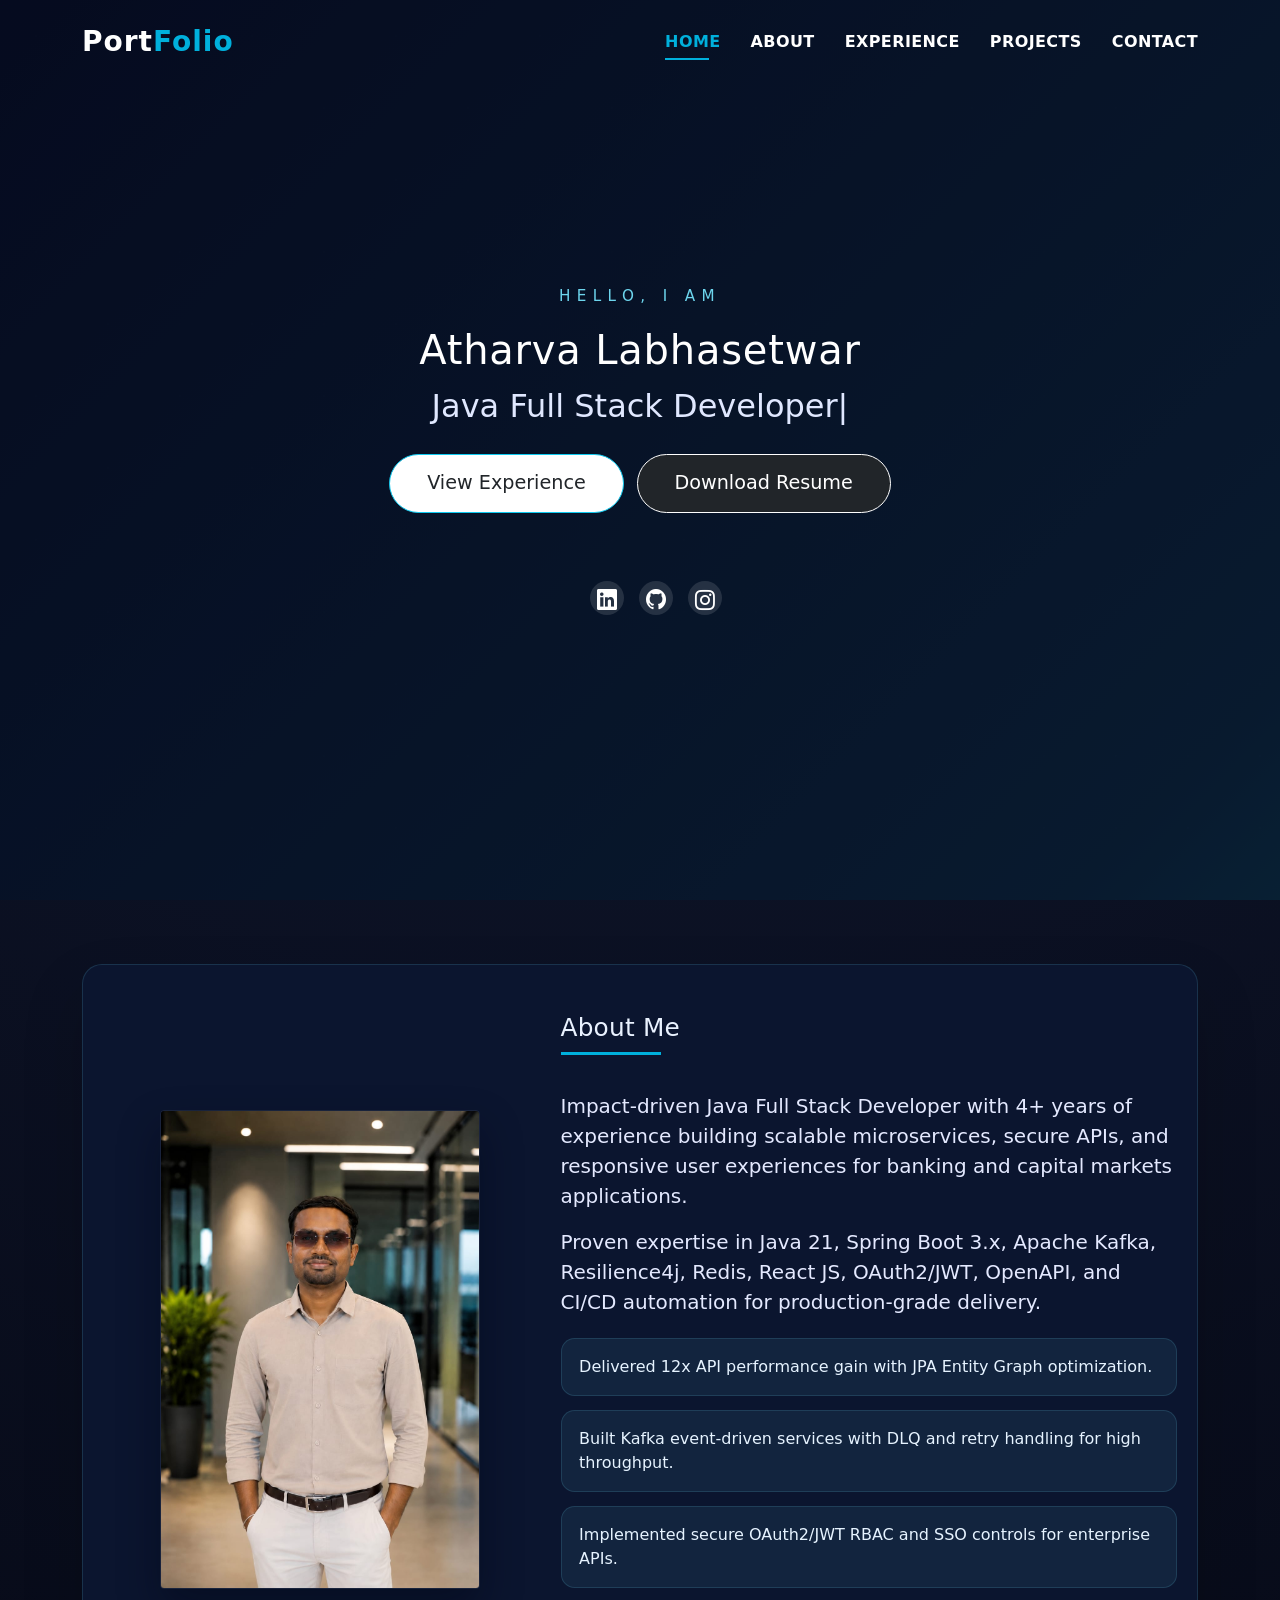
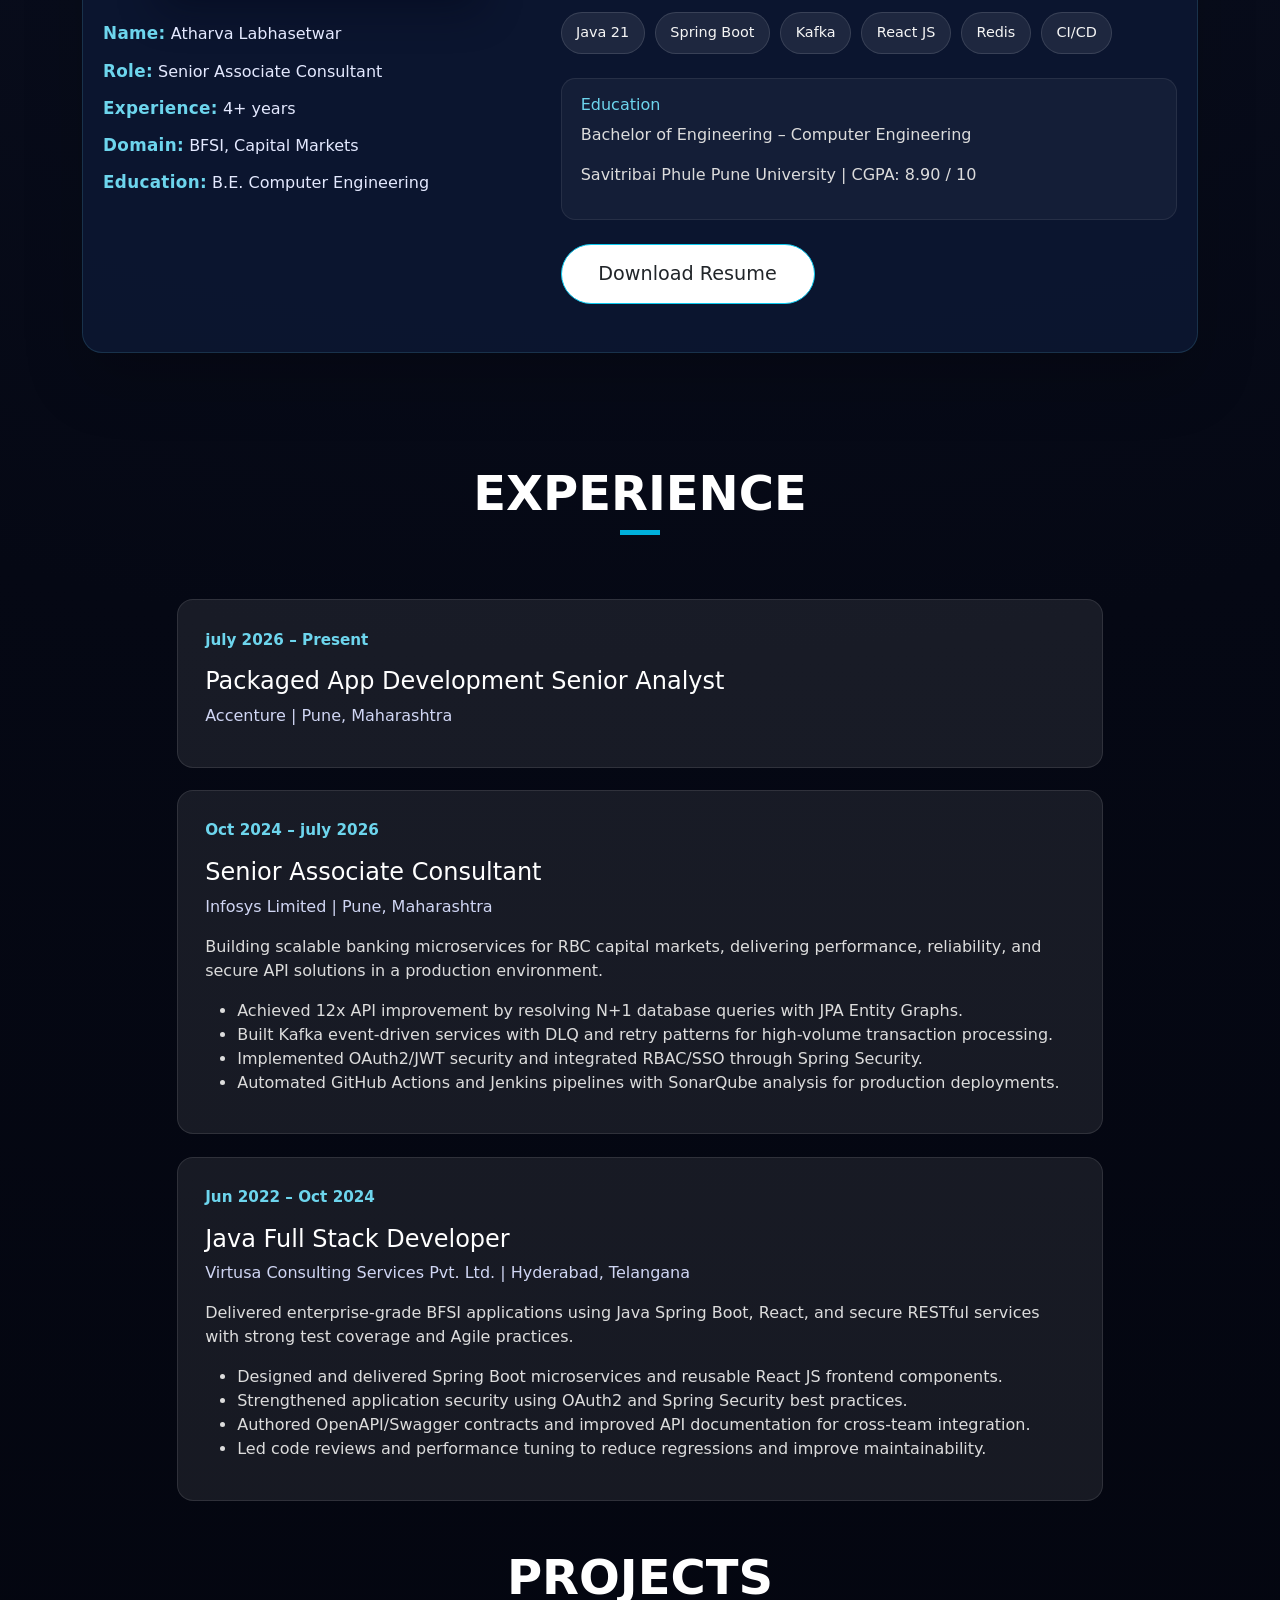
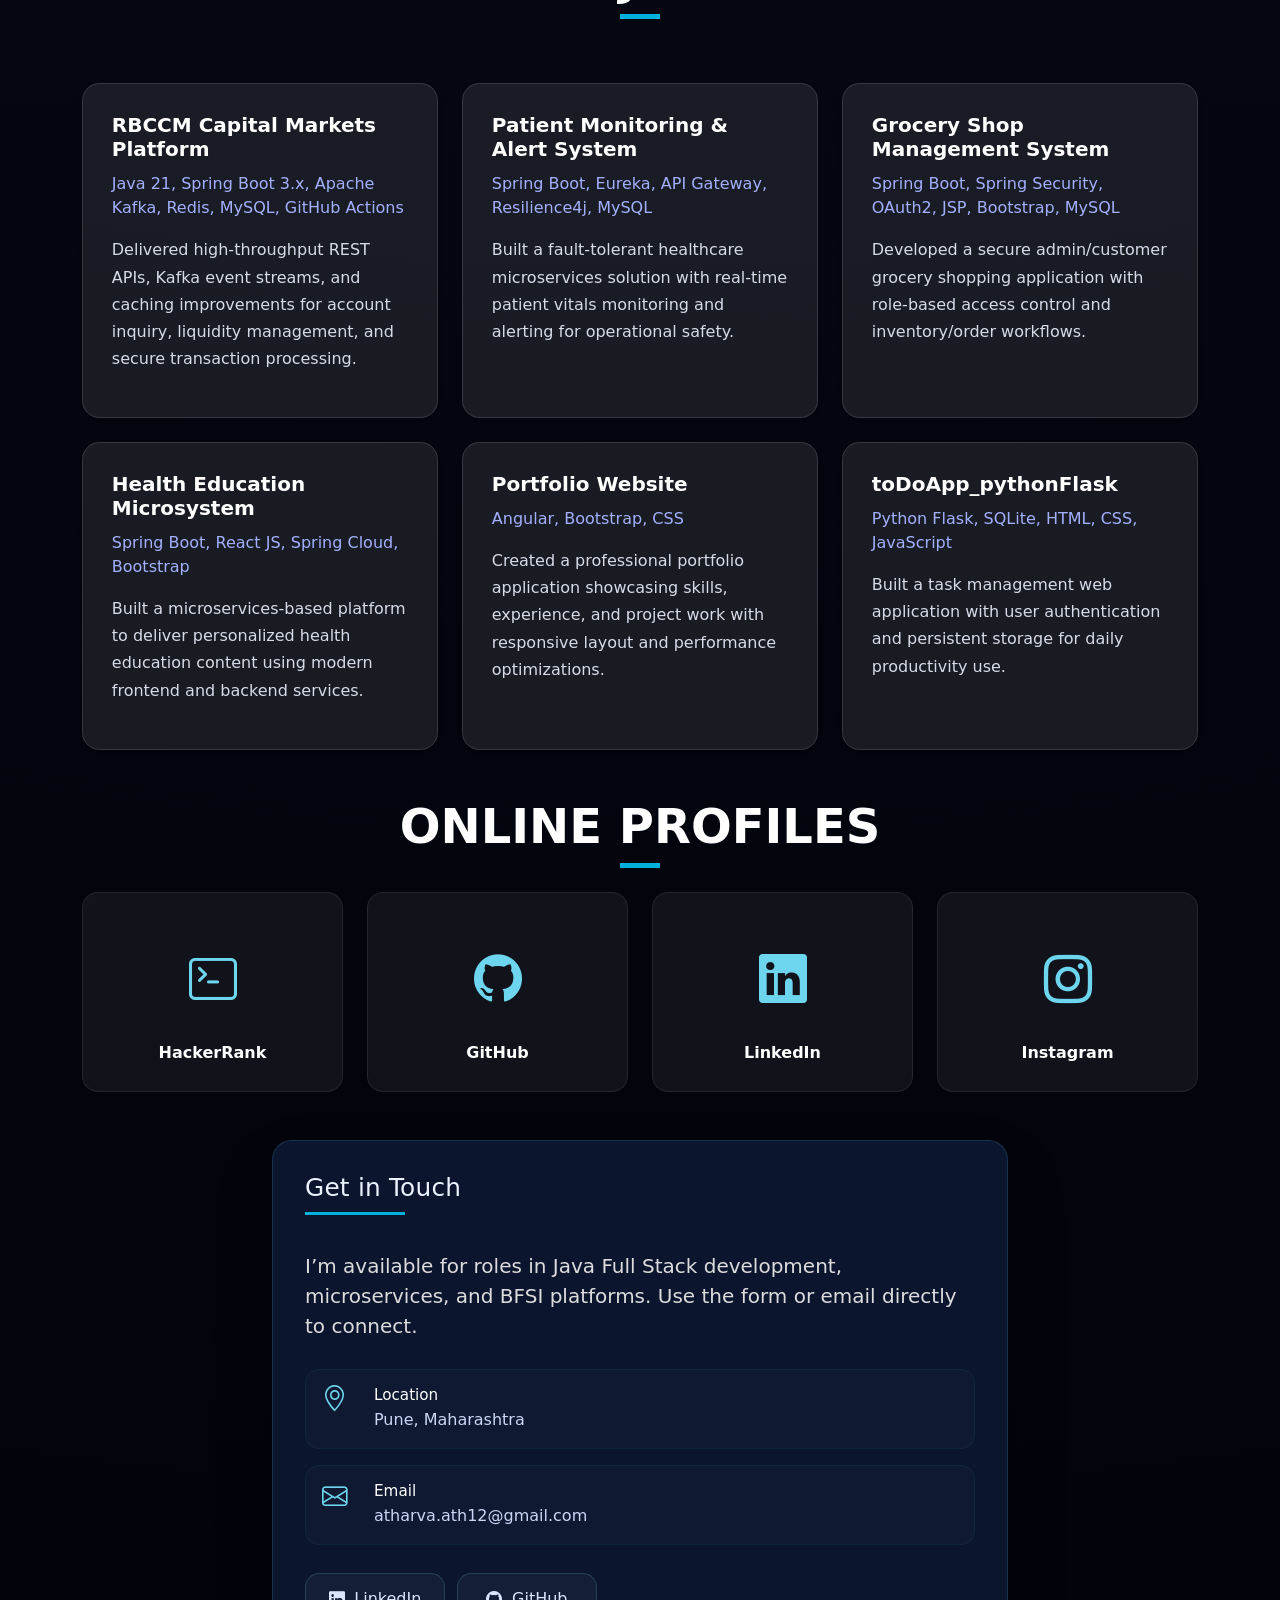
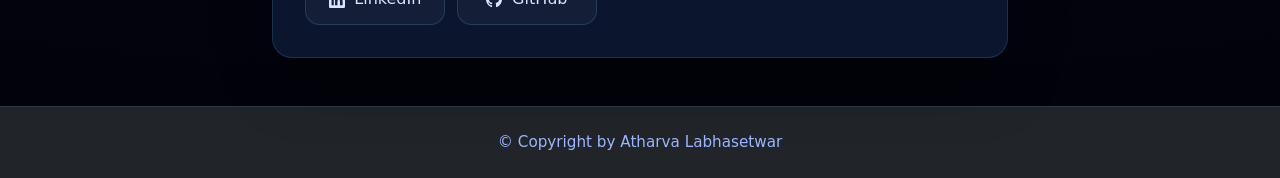
==== index.html @ d30c2995 "updated exp" ====
<!DOCTYPE html>
<html lang="en">

<head>
    <meta charset="utf-8">
    <meta content="width=device-width, initial-scale=1.0" name="viewport">

    <title>Atharva Labhasetwar | Java Full Stack Developer</title>
    <meta
        content="Senior Java Full Stack Developer with experience in BFSI microservices, Kafka, Spring Boot, React, and secure API design."
        name="description">
    <meta content="Java Full Stack Developer, Spring Boot, React, Microservices, BFSI, Apache Kafka, Resume, Portfolio"
        name="keywords">

    <!-- Favicons -->
    <link href="assets/img/atharva1.jpg" rel="icon">

    <!-- Vendor CSS Files -->
    <link href="assets/vendor/bootstrap/css/bootstrap.min.css" rel="stylesheet">
    <link href="assets/vendor/bootstrap-icons/bootstrap-icons.css" rel="stylesheet">

    <!-- Template Main CSS File -->
    <link href="assets/css/style.css" rel="stylesheet">


</head>

<body>

    <!-- ======= Header ======= -->
    <header id="header" class="fixed-top">
        <div class="container d-flex align-items-center justify-content-between">

            <h1 class="logo"><a href="index.html">Port<span>Folio</span></a></h1>

            <nav id="navbar" class="navbar">
                <ul>
                    <li><a class="nav-link scrollto active" href="#hero">Home</a></li>
                    <li><a class="nav-link scrollto" href="#about">About</a></li>
                    <li><a class="nav-link scrollto" href="#experience">Experience</a></li>
                    <li><a class="nav-link scrollto" href="#Projects">Projects</a></li>
                    <li><a class="nav-link scrollto" href="#contact">Contact</a></li>
                </ul>
                <i class="bi bi-list mobile-nav-toggle"></i>
            </nav>
            <!-- .navbar -->

        </div>
    </header>
    <!-- End Header -->

    <!-- ======= Hero Section ======= -->
    <section id="hero" class="hero route hero-visual">
        <div class="overlay-itro"></div>
        <div class="hero-content display-table">
            <div class="table-cell">
                <div class="container text-center">
                    <p class="hero-pretitle">Hello, I am</p>
                    <h1 class="hero-title">Atharva Labhasetwar</h1>
                    <p class="hero-subtitle"><span class="typed"
                            data-typed-items="Java Full Stack Developer, Microservices Engineer, BFSI Specialist, React JS Developer"></span>
                    </p>
                    <div class="hero-buttons mt-4">
                        <a href="#experience"
                            class="button button-rouded button-big bg-white text-dark border border-info me-2">View
                            Experience</a>
                        <a href="assets/img/Atharva_Labhasetwar_Resume.pdf" target="_blank"
                            class="button button-rouded button-big bg-dark text-white border border-white">Download
                            Resume</a>
                    </div>
                    <div class="social-icon mt-5">
                        <ul>
                            <li><a href="https://www.linkedin.com/in/atharva-labhasetwar/" target="_blank"
                                    title="LinkedIn"><i class="bi bi-linkedin"></i></a></li>
                            <li><a href="https://github.com/atharval1" target="_blank" title="GitHub"><i
                                        class="bi bi-github"></i></a></li>
                            <li><a href="https://www.instagram.com/its_atharva_labhasetwar" target="_blank"
                                    title="Instagram"><i class="bi bi-instagram"></i></a></li>
                        </ul>
                    </div>
                </div>
            </div>
        </div>
    </section>
    <!-- End Hero Section -->


    <main id="main">

        <!-- ======= About Section ======= -->
        <section id="about" class="about-mf sect-pt4 route">
            <div class="container">
                <div class="row">
                    <div class="col-sm-12">
                        <div class="box-shadow-full1">
                            <div class="row align-items-center">
                                <div class="col-lg-5 mb-4 mb-lg-0">
                                    <div class="about-img text-center">
                                        <img src="assets/img/ath_formal.jpeg" loading="lazy" decoding="async"
                                            class="img-fluid rounded b-shadow-a profile-photo"
                                            alt="Atharva Labhasetwar">
                                    </div>
                                    <div class="about-info mt-4">
                                        <p><span class="title-s">Name:</span> <span>Atharva Labhasetwar</span></p>
                                        <p><span class="title-s">Role:</span> <span>Senior Associate Consultant</span>
                                        </p>
                                        <p><span class="title-s">Experience:</span> <span> 4+ years</span></p>
                                        <p><span class="title-s">Domain:</span> <span>BFSI, Capital Markets</span></p>
                                        <p><span class="title-s">Education:</span> <span>B.E. Computer
                                                Engineering</span></p>
                                    </div>
                                </div>
                                <div class="col-lg-7">
                                    <div class="about-me pt-4 pt-md-0">
                                        <div class="title-box-2">
                                            <h5 class="title-left">About Me</h5>
                                        </div>
                                        <p class="lead">
                                            Impact-driven Java Full Stack Developer with 4+ years of experience
                                            building scalable microservices, secure APIs, and responsive user
                                            experiences for banking and capital markets applications.
                                        </p>
                                        <p class="lead">
                                            Proven expertise in Java 21, Spring Boot 3.x, Apache Kafka, Resilience4j,
                                            Redis, React JS, OAuth2/JWT, OpenAPI, and CI/CD automation for
                                            production-grade
                                            delivery.
                                        </p>
                                        <div class="about-highlights">
                                            <div class="highlight-item">Delivered 12x API performance gain with JPA
                                                Entity Graph optimization.</div>
                                            <div class="highlight-item">Built Kafka event-driven services with DLQ and
                                                retry handling for high throughput.</div>
                                            <div class="highlight-item">Implemented secure OAuth2/JWT RBAC and SSO
                                                controls for enterprise APIs.</div>
                                        </div>
                                        <div class="skill-list">
                                            <span class="skill-chip">Java 21</span>
                                            <span class="skill-chip">Spring Boot</span>
                                            <span class="skill-chip">Kafka</span>
                                            <span class="skill-chip">React JS</span>
                                            <span class="skill-chip">Redis</span>
                                            <span class="skill-chip">CI/CD</span>
                                        </div>
                                        <div class="education-box mt-4">
                                            <h6>Education</h6>
                                            <p>Bachelor of Engineering – Computer Engineering</p>
                                            <p>Savitribai Phule Pune University | CGPA: 8.90 / 10</p>
                                        </div>
                                        <a href="assets/img/Atharva_Labhasetwar_Resume.pdf" target="_blank"
                                            class="button button-rouded button-big bg-white text-dark border border-info mt-4">Download
                                            Resume</a>
                                    </div>
                                </div>
                            </div>
                        </div>
                    </div>
                </div>
            </div>
        </section>
        <!-- End About Section -->

        <!-- ======= Experience Section ======= -->
        <section id="experience" class="experience-mf sect-pt4 route">
            <div class="container">
                <div class="row">
                    <div class="col-sm-12">
                        <div class="title-box text-center">
                            <h3 class="title-a text-white">Experience</h3>
                            <div class="line-mf"></div>
                        </div>
                    </div>
                </div>
                <div class="row justify-content-center">
                    <div class="col-lg-10">
                        <div class="timeline">
                            <div class="timeline-item">
                                <span class="timeline-date">july 2026 – Present</span>
                                <h4>Packaged App Development Senior Analyst</h4>
                                <p class="timeline-role">Accenture | Pune, Maharashtra</p>
                            </div>
                            <div class="timeline-item">
                                <span class="timeline-date">Oct 2024 – july 2026</span>
                                <h4>Senior Associate Consultant</h4>
                                <p class="timeline-role">Infosys Limited | Pune, Maharashtra</p>
                                <p>Building scalable banking microservices for RBC capital markets, delivering
                                    performance, reliability, and secure API solutions in a production environment.</p>
                                <ul>
                                    <li>Achieved 12x API improvement by resolving N+1 database queries with JPA Entity
                                        Graphs.</li>
                                    <li>Built Kafka event-driven services with DLQ and retry patterns for high-volume
                                        transaction processing.</li>
                                    <li>Implemented OAuth2/JWT security and integrated RBAC/SSO through Spring Security.
                                    </li>
                                    <li>Automated GitHub Actions and Jenkins pipelines with SonarQube analysis for
                                        production deployments.</li>
                                </ul>
                            </div>
                            <div class="timeline-item">
                                <span class="timeline-date">Jun 2022 – Oct 2024</span>
                                <h4>Java Full Stack Developer</h4>
                                <p class="timeline-role">Virtusa Consulting Services Pvt. Ltd. | Hyderabad, Telangana
                                </p>
                                <p>Delivered enterprise-grade BFSI applications using Java Spring Boot, React, and
                                    secure RESTful services with strong test coverage and Agile practices.</p>
                                <ul>
                                    <li>Designed and delivered Spring Boot microservices and reusable React JS frontend
                                        components.</li>
                                    <li>Strengthened application security using OAuth2 and Spring Security best
                                        practices.</li>
                                    <li>Authored OpenAPI/Swagger contracts and improved API documentation for cross-team
                                        integration.</li>
                                    <li>Led code reviews and performance tuning to reduce regressions and improve
                                        maintainability.</li>
                                </ul>
                            </div>
                        </div>
                    </div>
                </div>
            </div>
        </section>
        <!-- End Experience Section -->

        <!-- ======= Projects Section ======= -->
        <section id="Projects" class="services-mf pt-5 route test">
            <div class="container">
                <div class="row">
                    <div class="col-sm-12">
                        <div class="title-box text-center">
                            <h3 class="title-a text-white">Projects</h3>
                            <div class="line-mf"></div>
                        </div>
                    </div>
                </div>
                <div class="row row-cols-1 row-cols-md-2 row-cols-xl-3 g-4">
                    <div class="col">
                        <div class="project-card shadow-sm">
                            <h2 class="project-title">RBCCM Capital Markets Platform</h2>
                            <p class="project-stack">Java 21, Spring Boot 3.x, Apache Kafka, Redis, MySQL, GitHub
                                Actions</p>
                            <p class="project-description">Delivered high-throughput REST APIs, Kafka event streams, and
                                caching improvements for account inquiry, liquidity management, and secure transaction
                                processing.</p>
                        </div>
                    </div>
                    <div class="col">
                        <div class="project-card shadow-sm">
                            <h2 class="project-title">Patient Monitoring & Alert System</h2>
                            <p class="project-stack">Spring Boot, Eureka, API Gateway, Resilience4j, MySQL</p>
                            <p class="project-description">Built a fault-tolerant healthcare microservices solution with
                                real-time patient vitals monitoring and alerting for operational safety.</p>
                        </div>
                    </div>
                    <div class="col">
                        <div class="project-card shadow-sm">
                            <h2 class="project-title">Grocery Shop Management System</h2>
                            <p class="project-stack">Spring Boot, Spring Security, OAuth2, JSP, Bootstrap, MySQL</p>
                            <p class="project-description">Developed a secure admin/customer grocery shopping
                                application with role-based access control and inventory/order workflows.</p>
                        </div>
                    </div>
                    <div class="col">
                        <div class="project-card shadow-sm">
                            <h2 class="project-title">Health Education Microsystem</h2>
                            <p class="project-stack">Spring Boot, React JS, Spring Cloud, Bootstrap</p>
                            <p class="project-description">Built a microservices-based platform to deliver personalized
                                health education content using modern frontend and backend services.</p>
                        </div>
                    </div>
                    <div class="col">
                        <div class="project-card shadow-sm">
                            <h2 class="project-title">Portfolio Website</h2>
                            <p class="project-stack">Angular, Bootstrap, CSS</p>
                            <p class="project-description">Created a professional portfolio application showcasing
                                skills, experience, and project work with responsive layout and performance
                                optimizations.</p>
                        </div>
                    </div>
                    <div class="col">
                        <div class="project-card shadow-sm">
                            <h2 class="project-title">toDoApp_pythonFlask</h2>
                            <p class="project-stack">Python Flask, SQLite, HTML, CSS, JavaScript</p>
                            <p class="project-description">Built a task management web application with user
                                authentication and persistent storage for daily productivity use.</p>
                        </div>
                    </div>
                </div>
            </div>
        </section>
        <!-- End Projects Section -->

        <!-- social section -->
        <section id="social" class="social-section py-5">
            <div class="container">
                <div class="title-box text-center mb-4">
                    <h3 class="title-a text-white">Online Profiles</h3>
                    <div class="line-mf"></div>
                </div>
                <div class="row g-4 justify-content-center">
                    <div class="col-6 col-sm-4 col-md-3">
                        <a class="social-card" href="https://www.hackerrank.com/Athrval" target="_blank"
                            rel="noopener noreferrer">
                            <i class="bi bi-terminal"></i>
                            <h4>HackerRank</h4>
                        </a>
                    </div>
                    <div class="col-6 col-sm-4 col-md-3">
                        <a class="social-card" href="https://github.com/atharval1" target="_blank"
                            rel="noopener noreferrer">
                            <i class="bi bi-github"></i>
                            <h4>GitHub</h4>
                        </a>
                    </div>
                    <div class="col-6 col-sm-4 col-md-3">
                        <a class="social-card" href="https://www.linkedin.com/in/atharva-labhasetwar/" target="_blank"
                            rel="noopener noreferrer">
                            <i class="bi bi-linkedin"></i>
                            <h4>LinkedIn</h4>
                        </a>
                    </div>
                    <div class="col-6 col-sm-4 col-md-3">
                        <a class="social-card" href="https://www.instagram.com/atharva_labhasetwar/" target="_blank"
                            rel="noopener noreferrer">
                            <i class="bi bi-instagram"></i>
                            <h4>Instagram</h4>
                        </a>
                    </div>
                </div>
            </div>
        </section>

        <!-- end social section -->

        <!-- ======= Contact Section ======= -->
        <section id="contact" class="contact-section sect-mt4 route">
            <div class="container">
                <div class="row justify-content-between align-items-center">
                    <div class="col-lg-8 mx-auto mb-4 mb-lg-0">
                        <div class="contact-card">
                            <div class="title-box-2">
                                <h2 class="title-left">Get in Touch</h2>
                            </div>
                            <p class="lead">I’m available for roles in Java Full Stack development, microservices, and
                                BFSI platforms. Use the form or email directly to connect.</p>
                            <div class="contact-info-grid">
                                <div class="contact-info-item">
                                    <span class="bi bi-geo-alt"></span>
                                    <div>
                                        <h6>Location</h6>
                                        <p>Pune, Maharashtra</p>
                                    </div>
                                </div>
                                <div class="contact-info-item">
                                    <span class="bi bi-envelope"></span>
                                    <div>
                                        <h6>Email</h6>
                                        <p>atharva.ath12@gmail.com</p>
                                    </div>
                                </div>
                            </div>
                            <div class="contact-follow">
                                <a href="https://www.linkedin.com/in/atharva-labhasetwar/" target="_blank"
                                    rel="noopener noreferrer" class="contact-link"><i class="bi bi-linkedin"></i>
                                    LinkedIn</a>
                                <a href="https://github.com/atharval1" target="_blank" rel="noopener noreferrer"
                                    class="contact-link"><i class="bi bi-github"></i> GitHub</a>
                            </div>


                        </div>
                    </div>
                </div>
            </div>
        </section>
        <!-- End Contact Section -->

    </main>
    <!-- End #main -->

    <!-- ======= Footer ======= -->
    <footer class="bg-dark text-white">
        <div class="container">
            <div class="row">
                <div class="col-sm-12">
                    <div class="copyright-box">
                        <p class="copyright">&copy; Copyright by Atharva Labhasetwar
                        </p>
                    </div>
                </div>
            </div>
        </div>
    </footer>
    <!-- End  Footer -->

    <div id="preloader"></div>
    <a href="#" class="back-to-top d-flex align-items-center justify-content-center"><i
            class="bi bi-arrow-up-short"></i></a>

    <!-- Vendor JS Files -->
    <script src="assets/vendor/bootstrap/js/bootstrap.bundle.min.js"></script>
    <script src="assets/vendor/typed.js/typed.min.js"></script>

    <!-- Template Main JS File -->
    <script src="assets/js/main.js"></script>

</body>

</html>
---- assets/css/style.css ----
/*--------------------------------------------------------------
# General
--------------------------------------------------------------*/
body {
    background: radial-gradient(circle at top, #11182f 0%, #050814 45%, #02030a 100%);
    color: #dcdcdc;
    font-family: 'Inter', system-ui, -apple-system, BlinkMacSystemFont, 'Segoe UI', sans-serif;
    caret-color: transparent;
    scroll-behavior: smooth;
}

h1,h2,h3,h4,h5,h6 {
    color: #ffffff;
}

a {
    color: #6dd5ed;
    text-decoration: none;
    transition: all 0.3s ease-in-out;
}

a:hover {
    color: #ffffff;
    text-decoration: none;
}

.p-r {
    position: relative;
}

.color-a {
    text-decoration: none;
    color: #0078ff;
}

.color-d {
    color: #f5f5f5;
}

.color-text-a {
    text-decoration: none;
    color: #4e4e4e;
}

.box-shadow,
.paralax-mf,
.service-box,
.work-box,
.card-blog {
    box-shadow: 0 13px 8px -10px rgba(0, 0, 0, 0.1);
}

.box-shadow-a,
.button:hover {
    text-decoration: none;
    box-shadow: 0 0 0 4px #cde1f8;
}

.display-5 {
    font-size: 2.5rem;
    font-weight: 300;
    line-height: 1.1;
}

.display-6 {
    font-size: 2rem;
    font-weight: 300;
    line-height: 1.1;
}

.avatar {
    width: 32px;
    height: 32px;
    margin-right: 4px;
    overflow: hidden;
}

.bg-image {
    background-repeat: no-repeat;
    background-attachment: fixed;
    background-size: cover;
    background-position: center center;
}

@media (max-width: 1024px) {
    .bg-image {
        background-attachment: scroll;
    }
}

.paralax-mf {
    position: relative;
    padding: 8rem 0;
}

.display-table {
    width: 100%;
    min-height: 100vh;
    display: table;
}

.table-cell {
    display: table-cell;
    vertical-align: middle;
}

.hero-pretitle {
    font-size: 0.95rem;
    letter-spacing: 0.4rem;
    text-transform: uppercase;
    color: #6dd5ed;
    margin-bottom: 1.15rem;
}

.hero-title {
    font-size: 3rem;
    font-weight: 700;
    letter-spacing: 0.02em;
}

.hero-subtitle {
    font-size: 1.5rem;
    font-weight: 400;
    color: #e0e8ff;
}

.hero-buttons .button {
    min-width: 170px;
}

.skill-list {
    display: flex;
    flex-wrap: wrap;
    gap: 0.65rem;
    margin-top: 1.5rem;
}

.skill-chip {
    display: inline-flex;
    align-items: center;
    justify-content: center;
    padding: 0.55rem 0.9rem;
    background: rgba(255,255,255,0.08);
    border: 1px solid rgba(255,255,255,0.12);
    border-radius: 999px;
    color: #f5f5f5;
    font-size: 0.9rem;
}

.timeline {
    display: grid;
    gap: 1.4rem;
}

.timeline-item {
    padding: 1.7rem 1.7rem 1.4rem;
    background: rgba(255, 255, 255, 0.08);
    border: 1px solid rgba(255, 255, 255, 0.1);
    border-radius: 1rem;
}

.timeline-date {
    display: inline-block;
    margin-bottom: 1rem;
    color: #6dd5ed;
    font-size: 0.95rem;
    font-weight: 600;
}

.timeline-role {
    color: #d0d6f4;
    margin-bottom: 1rem;
}

.project-card {
    background: rgba(255, 255, 255, 0.09);
    border: 1px solid rgba(255, 255, 255, 0.12);
    border-radius: 1.1rem;
    padding: 1.8rem;
    min-height: 100%;
    transition: transform 0.35s ease, box-shadow 0.35s ease;
}

.project-card:hover {
    transform: translateY(-8px);
    box-shadow: 0 25px 45px rgba(0, 0, 0, 0.15);
}

.project-title {
    font-size: 1.25rem;
    font-weight: 700;
    margin-bottom: 0.7rem;
    color: #ffffff;
}

.project-stack {
    color: #a3b0ff;
    margin-bottom: 1rem;
}

.project-description {
    color: #d6dbe8;
    line-height: 1.7;
}

.about-info p,
.title-box-2 h5,
.about-me .lead,
.contact-mf .more-info p,
.list-ico li,
.footer .copyright {
    color: #e4e9ff;
}

.about-info p {
    margin-bottom: 0.75rem;
}

.social-icon ul li a {
    background: rgba(255,255,255,0.12);
    border-radius: 50%;
    width: 44px;
    height: 44px;
    display: inline-flex;
    align-items: center;
    justify-content: center;
}

.social-icon ul li a:hover {
    background: #6dd5ed;
    color: #050814;
}

 .social-card {
    display: flex;
    flex-direction: column;
    align-items: center;
    justify-content: center;
    min-height: 200px;
    padding: 1.75rem;
    background: rgba(255, 255, 255, 0.06);
    border-radius: 1rem;
    border: 1px solid rgba(255, 255, 255, 0.08);
    box-shadow: none;
    transition: transform 0.25s ease, background 0.25s ease, border-color 0.25s ease;
    text-align: center;
    color: #f0f6ff;
}

.social-card:hover {
    transform: translateY(-6px);
    background: rgba(109,213,237,0.14);
    border-color: rgba(109,213,237,0.3);
}

.social-card .bi {
    font-size: 3rem;
    color: #6dd5ed;
    margin-bottom: 1rem;
    background: transparent;
    border-radius: 18px;
    padding: 1rem;
    box-shadow: none;
}

.social-card h4 {
    margin: 0;
    font-size: 1rem;
    font-weight: 600;
}

.about-highlights {
    display: grid;
    gap: 0.9rem;
    margin: 1.3rem 0 0.8rem;
}

.highlight-item {
    padding: 1rem 1.1rem;
    background: rgba(109, 213, 237, 0.08);
    border: 1px solid rgba(109, 213, 237, 0.15);
    border-radius: 0.85rem;
    color: #e6f3ff;
    line-height: 1.5;
}

.education-box {
    padding: 1rem 1.2rem;
    border-radius: 0.9rem;
    border: 1px solid rgba(255,255,255,0.08);
    background: rgba(255,255,255,0.04);
}

.education-box h6 {
    margin-bottom: 0.6rem;
    color: #6dd5ed;
}

@media (max-width: 767px) {
    .hero-title {
        font-size: 2.4rem;
    }
    .hero-subtitle {
        font-size: 1.2rem;
    }
    .hero-buttons {
        display: grid;
        gap: 0.75rem;
    }
    .about-info,
    .about-me {
        text-align: center;
    }
    .skill-list {
        justify-content: center;
    }
    .title-left {
        text-align: center;
    }
}

/*--/ Sections /--*/

.sect-4 {
    padding: 4rem 0;
}

.sect-pt4 {
    padding-top: 4rem;
}

.sect-mt4 {
    margin-bottom: 3rem;
}


/*--/ Title s /--*/

.title-s {
    font-weight: 600;
    color: #6dd5ed;
    font-size: 1.05rem;
    letter-spacing: 0.02em;
}

/*--/ Title A /--*/
.title-box {
    margin-bottom: 4rem;
}

.title-a {
    text-decoration: none;
    font-size: 3rem;
    font-weight: bold;
    text-transform: uppercase;
}

.subtitle-a {
    text-decoration: none;
    color: #4e4e4e;
}

.line-mf {
    width: 40px;
    height: 5px;
    background-color: #00b0dc;
    margin: 0 auto;
}

/*--/ Title Left /--*/
.title-box-2 {
    margin-bottom: 3rem;
}

.title-left {
    font-size: 2rem;
    position: relative;
}

.title-left:before {
    content: "";
    position: absolute;
    height: 3px;
    background-color: #00b0dc;
    width: 100px;
    bottom: -12px;
}

/*------/ Box /------*/
.box-pl2 {
    padding-left: 2rem;
}

.box-shadow-full1 {
    padding: 3rem 1.25rem;
    position: relative;
    background: linear-gradient(180deg, rgba(9, 18, 38, 0.92) 0%, rgba(6, 12, 26, 0.92) 100%);
    border: 1px solid rgba(109, 213, 237, 0.12);
    margin-bottom: 3rem;
    z-index: 2;
    box-shadow: 0 20px 50px rgba(0, 0, 0, 0.25);
}

.box-shadow-full {
    padding: 3rem 1.25rem;
    position: relative;
    background-color: #fff;
    margin-bottom: 3rem;
    z-index: 2;
    box-shadow: 0 1px 1px 0 rgba(0, 0, 0, 0.06), 0 2px 5px 0 rgba(0, 0, 0, 0.2);
    opacity: 65%;
}

@media (min-width: 768px) {
    .box-shadow-full {
        padding: 3rem;
    }
}

/*------/ Ul resect /------*/
.ul-resect,
.socials ul,
.list-ico,
.blog-wrapper .post-meta ul,
.box-comments .list-comments,
.widget-sidebar .list-sidebar,
.widget-tags ul {
    list-style: none;
    padding-left: 0;
    margin-bottom: 0;
}

.list-ico {
    line-height: 2;
}

.list-ico span {
    color: white;
    margin-right: 10px;
}

/*--/ Scrolltop s /--*/
.scrolltop-mf {
    position: relative;
    display: none;
}

.scrolltop-mf span {
    z-index: 999;
    position: fixed;
    width: 42px;
    height: 42px;
    background-color: #0078ff;
    opacity: 0.7;
    font-size: 1.6rem;
    line-height: 1.5;
    text-align: center;
    color: #fff;
    top: auto;
    left: auto;
    right: 30px;
    bottom: 50px;
    cursor: pointer;
    border-radius: 50%;
}

/*--------------------------------------------------------------
# Back to top button
--------------------------------------------------------------*/
.back-to-top {
    position: fixed;
    visibility: hidden;
    opacity: 0;
    right: 15px;
    bottom: 15px;
    z-index: 996;
    background: #00b0dc;
    width: 40px;
    height: 40px;
    border-radius: 50px;
    transition: all 0.4s;
}

.back-to-top i {
    font-size: 28px;
    color: #fff;
    line-height: 0;
}

.back-to-top:hover {
    background: #298eff;
    color: #fff;
}

.back-to-top.active {
    visibility: visible;
    opacity: 1;
}

/*------/ Prelaoder /------*/
#preloader {
    position: fixed;
    top: 0;
    left: 0;
    right: 0;
    bottom: 0;
    z-index: 9999;
    overflow: hidden;
    background: #fff;
}

#preloader:before {
    content: "";
    position: fixed;
    top: calc(50% - 30px);
    left: calc(50% - 30px);
    border: 6px solid #f2f2f2;
    border-top: 6px solid #0078ff;
    border-radius: 50%;
    width: 60px;
    height: 60px;
    -webkit-animation: animate-preloader 1s linear infinite;
    animation: animate-preloader 1s linear infinite;
}

@-webkit-keyframes animate-preloader {
    0% {
        transform: rotate(0deg);
    }
    100% {
        transform: rotate(360deg);
    }
}

@keyframes animate-preloader {
    0% {
        transform: rotate(0deg);
    }
    100% {
        transform: rotate(360deg);
    }
}

/*------/ Button /------*/
.button {
    display: inline-block;
    padding: 0.3rem 0.6rem;
    text-align: center;
    vertical-align: middle;
    -webkit-user-select: none;
    -moz-user-select: none;
    user-select: none;
    font-size: 1rem;
    border-radius: 0.3rem;
    border: 1px solid transparent;
    transition: all 500ms ease;
    cursor: pointer;
}

.button:focus {
    outline: 0;
}

.button:hover {
    background-color: #0062d3;
    color: #fff;
    transition: all 500ms ease;
}

.button-a {
    text-decoration: none;
    background-color: #18d26e;
    color: #fff;
    border-color: #cde1f8;
}

.button-big {
    padding: 0.9rem 2.3rem;
    font-size: 1.2rem;
}

.button-rouded {
    border-radius: 5rem;
}

.btn-lg {
    padding: 0.5rem 1rem;
    font-size: 1.25rem;
    line-height: 1.5;
    border-radius: 0.3rem;
}


/*--------------------------------------------------------------
# Header
--------------------------------------------------------------*/
#header {
    transition: all 0.5s;
    z-index: 997;
    padding: 20px 0;
}

#header .logo {
    font-size: 28px;
    margin: 0;
    padding: 0;
    font-weight: 600;
    letter-spacing: 1px;
}

#header .logo a {
    color: #fff;
}

#header .logo img {
    max-height: 40px;
}

#header.header-scrolled {
    background: rgba(0, 0, 0, 0.9);
    padding: 12px 0;
}


/*--------------------------------------------------------------
# Navigation Menu
--------------------------------------------------------------*/
/**
* Desktop Navigation 
*/
.navbar {
    padding: 0;
    caret-color: transparent;
}

.navbar ul {
    margin: 0;
    padding: 0;
    display: flex;
    list-style: none;
    align-items: center;
}

.navbar li {
    position: relative;
}

.navbar>ul>li {
    white-space: nowrap;
    padding: 10px 0 10px 30px;
}

.navbar a {
    display: flex;
    align-items: center;
    justify-content: space-between;
    color: #fff;
    font-size: 16px;
    font-weight: 600;
    padding: 0;
    white-space: nowrap;
    transition: 0.3s;
    letter-spacing: 0.4px;
    position: relative;
    text-transform: uppercase;
}

.navbar a i {
    font-size: 12px;
    line-height: 0;
    margin-left: 5px;
}

.navbar>ul>li>a:before {
    content: "";
    position: absolute;
    width: 100%;
    height: 2px;
    bottom: -6px;
    left: 0;
    width: 0;
    background-color: #00b0dc;
    visibility: hidden;
    transition: all 0.3s ease-in-out 0s;
}

.navbar a:hover:before,
.navbar li:hover>a:before,
.navbar .active:before {
    visibility: visible;
    width: 80%;
}

.navbar a:hover,
.navbar .active,
.navbar li:hover>a {
    color: #00b0dc;
}

.navbar .dropdown ul {
    display: block;
    position: absolute;
    left: 30px;
    top: calc(100% + 30px);
    margin: 0;
    padding: 10px 0;
    z-index: 99;
    opacity: 0;
    visibility: hidden;
    background: #fff;
    box-shadow: 0px 0px 30px rgba(127, 137, 161, 0.25);
    transition: 0.3s;
}

.navbar .dropdown ul li {
    min-width: 200px;
}

.navbar .dropdown ul a {
    padding: 10px 20px;
    font-size: 14px;
    text-transform: none;
    color: #4e4e4e;
}

.navbar .dropdown ul a i {
    font-size: 12px;
}

.navbar .dropdown ul a:hover,
.navbar .dropdown ul .active:hover,
.navbar .dropdown ul li:hover>a {
    color: #0078ff;
}

.navbar .dropdown:hover>ul {
    opacity: 1;
    top: 100%;
    visibility: visible;
}

.navbar .dropdown .dropdown ul {
    top: 0;
    left: calc(100% - 30px);
    visibility: hidden;
}

.navbar .dropdown .dropdown:hover>ul {
    opacity: 1;
    top: 0;
    left: 100%;
    visibility: visible;
}

@media (max-width: 1366px) {
    .navbar .dropdown .dropdown ul {
        left: -90%;
    }
    .navbar .dropdown .dropdown:hover>ul {
        left: -100%;
    }
}

/**
* Mobile Navigation 
*/
.mobile-nav-toggle {
    color: #fff;
    font-size: 28px;
    cursor: pointer;
    display: none;
    line-height: 0;
    transition: 0.5s;
}

@media (max-width: 991px) {
    .mobile-nav-toggle {
        display: block;
    }
    .navbar ul {
        display: none;
    }
}

.navbar-mobile {
    position: fixed;
    overflow: hidden;
    top: 0;
    right: 0;
    left: 0;
    bottom: 0;
    background: rgba(78, 78, 78, 0.9);
    transition: 0.3s;
    z-index: 999;
}

.navbar-mobile .mobile-nav-toggle {
    position: absolute;
    top: 15px;
    right: 15px;
}

.navbar-mobile ul {
    display: block;
    position: absolute;
    top: 55px;
    right: 15px;
    bottom: 15px;
    left: 15px;
    padding: 10px 0;
    background-color: #fff;
    overflow-y: auto;
    transition: 0.3s;
}

.navbar-mobile>ul>li {
    padding: 0;
}

.navbar-mobile a:hover:before,
.navbar-mobile li:hover>a:before,
.navbar-mobile .active:before {
    visibility: hidden;
}

.navbar-mobile a {
    padding: 10px 20px;
    font-size: 15px;
    color: #4e4e4e;
}

.navbar-mobile a:hover,
.navbar-mobile .active,
.navbar-mobile li:hover>a {
    color: #0078ff;
}

.navbar-mobile .getstarted {
    margin: 15px;
}

.navbar-mobile .dropdown ul {
    position: static;
    display: none;
    margin: 10px 20px;
    padding: 10px 0;
    z-index: 99;
    opacity: 1;
    visibility: visible;
    background: #fff;
    box-shadow: 0px 0px 30px rgba(127, 137, 161, 0.25);
}

.navbar-mobile .dropdown ul li {
    min-width: 200px;
}

.navbar-mobile .dropdown ul a {
    padding: 10px 20px;
}

.navbar-mobile .dropdown ul a i {
    font-size: 12px;
}

.navbar-mobile .dropdown ul a:hover,
.navbar-mobile .dropdown ul .active:hover,
.navbar-mobile .dropdown ul li:hover>a {
    color: #0078ff;
}

.navbar-mobile .dropdown>.dropdown-active {
    display: block;
}

/*--------------------------------------------------------------
# Hero Section
--------------------------------------------------------------*/
.hero {
    height: 100vh;
    position: relative;
    color: #fff;
}

/* Replace hero background image with a modern gradient + subtle texture */
.hero-visual {
    background: linear-gradient(135deg, #091026 0%, #0f2b42 45%, #0ea5a3 100%);
    background-repeat: no-repeat;
    background-size: 200% 200%;
    position: relative;
    overflow: hidden;
    animation: gradientShift 12s ease infinite;
}

.hero-visual::before {
    content: "";
    position: absolute;
    inset: 0;
    background-image: radial-gradient(rgba(255,255,255,0.02) 1px, transparent 1px);
    background-size: 72px 72px;
    mix-blend-mode: overlay;
    pointer-events: none;
}

@keyframes gradientShift {
    0% { background-position: 0% 50%; }
    50% { background-position: 100% 50%; }
    100% { background-position: 0% 50%; }
}

.hero .hero-content {
    text-align: center;
    position: absolute;
}

.hero .overlay-itro {
    background-color: rgba(2, 6, 23, 0.45);
    position: absolute;
    top: 0;
    left: 0;
    padding: 0;
    height: 100%;
    width: 100%;
    opacity: 1;
}

.hero .hero-title {
    color: #fff;
    font-weight: 500;
    font-size: 20px;
}

@media (min-width: 768px) {
    .hero .hero-title {
        font-size: 2.5rem;
    }
}

.hero .hero-subtitle {
    font-size: 1.5rem;
    font-weight: 500;
}

@media (min-width: 768px) {
    .hero .hero-subtitle {
        font-size: 2rem;
    }
}

.hero .text-slider-items {
    display: none;
}

.hero-single {
    height: 350px;
}

.hero-single .hero-content {
    margin-top: 30px;
}

.hero-single .hero-title {
    text-transform: uppercase;
    font-size: 3rem;
}

@media (min-width: 768px) {
    .hero-single .hero-title {
        font-size: 3.5rem;
    }
}

.hero-single .breadcrumb {
    background-color: transparent;
    color: #0078ff;
}

.hero-single .breadcrumb .breadcrumb-item:before {
    color: #cde1f8;
}

.hero-single .breadcrumb .breadcrumb-item.active {
    color: #cde1f8;
}

.hero-single .breadcrumb a {
    color: #fff;
}

/*--------------------------------------------------------------
# About
--------------------------------------------------------------*/
.about-mf .box-shadow-full {
    padding-top: 4rem;
    padding-bottom: 4rem;
}

.about-mf .about-img {
    margin-bottom: 2rem;
    display: flex;
    justify-content: center;
}

.about-mf .about-img img {
    margin: 0 auto;
    max-width: 100%;
    width: 320px;
    border-radius: 1.5rem;
}

@media (min-width: 767px) {
    .about-mf .box-pl2 {
        margin-top: 3rem;
        padding-left: 0rem;
    }
}

.skill-mf span {
    color: #4e4e4e;
}

.skill-mf .progress {
    background-color: #cde1f8;
    margin: 0.5rem 0 1.2rem 0;
    border-radius: 0;
    height: 0.7rem;
}

.skill-mf .progress .progress-bar {
    height: 0.7rem;
    background-color: #00b0dc;
    /* #0078ff; */
}

/*--------------------------------------------------------------
# project
--------------------------------------------------------------*/
.service-box {
    background-color: #fff;
    padding: 2.5rem 1.3rem;
    border-radius: 1rem;
    margin-bottom: 3rem;
    text-align: center;
    word-wrap: break-word;
}

.service-box:hover .ico-circle {
    transition: all 500ms ease;
    color: #fff;
    background-color: #0078ff;
    box-shadow: 0 0 0 10px #cde1f8;
}

.service-box .service-ico {
    margin-bottom: 1rem;
    color: #1e1e1e;
}

.service-box .ico-circle {
    transition: all 500ms ease;
    display: inline-flex;
    align-items: center;
    justify-content: center;
}

.service-box .ico-circle i {
    line-height: 0;
    font-size: 40px;
}

.service-box .s-title {
    font-size: 1.4rem;
    text-transform: uppercase;
    text-align: center;
    padding: 0.4rem 0;
}

.service-box .s-description {
    color: #4e4e4e;
}

.project-card {
    background: rgba(255, 255, 255, 0.09);
    border: 1px solid rgba(255, 255, 255, 0.12);
    border-radius: 1.1rem;
    padding: 1.8rem;
    min-height: 100%;
    transition: transform 0.35s ease, box-shadow 0.35s ease;
}

.project-card:hover {
    transform: translateY(-8px);
    box-shadow: 0 25px 45px rgba(0, 0, 0, 0.15);
}

.project-title {
    font-size: 1.25rem;
    font-weight: 700;
    margin-bottom: 0.7rem;
    color: #ffffff;
}

.project-stack {
    color: #a3b0ff;
    margin-bottom: 1rem;
}

.project-description {
    color: #d6dbe8;
    line-height: 1.7;
}

/* test */
.test .colum1 {
    cursor: pointer;
    transition: transform 0.5s;
    text-align: center;
}

.test .colum1:hover {
    transform: translateY(-10px);
}


/*--------------------------------------------------------------
# Contact
--------------------------------------------------------------*/
.contact-card {
    background: linear-gradient(180deg, rgba(9, 18, 38, 0.92) 0%, rgba(6, 12, 26, 0.92) 100%);
    border: none;
    border-radius: 1.25rem;
    padding: 2rem;
    box-shadow: 0 30px 60px rgba(0, 0, 0, 0.25);
}

.title-box-2 .title-left {
    font-size: 1.55rem;
    letter-spacing: 0.2px;
    color: #eaf2ff;
}

.contact-form-card {
    min-height: 100%;
}

.contact-info-grid {
    display: grid;
    gap: 1rem;
    margin-top: 1.75rem;
}

.contact-info-item {
    display: flex;
    gap: 1rem;
    align-items: flex-start;
    padding: 1rem 1rem;
    background: rgba(255,255,255,0.02);
    border: 1px solid rgba(58, 176, 255, 0.06);
    border-radius: 0.9rem;
}

.contact-info-item span {
    font-size: 1.6rem;
    color: #6dd5ed;
    min-width: 36px;
    line-height: 1;
}

.contact-info-item h6 {
    margin: 0 0 0.25rem;
    font-size: 0.95rem;
    color: #ffffff;
}

.contact-info-item p {
    margin: 0;
    color: #cbd6f5;
}

.contact-follow {
    display: flex;
    flex-wrap: wrap;
    gap: 0.75rem;
    margin-top: 1.75rem;
}

.contact-link {
    display: inline-flex;
    align-items: center;
    gap: 0.6rem;
    padding: 0.8rem 1rem;
    justify-content: center;
    border: 1px solid rgba(109, 213, 237, 0.18);
    border-radius: 0.9rem;
    color: #dbe4ff;
    background: rgba(255,255,255,0.04);
    transition: all 0.25s ease;
}

.contact-link:hover {
    background: rgba(109,213,237,0.14);
    border-color: rgba(109,213,237,0.4);
}

/* Profile photo polish */
.profile-photo {
    width: 100%;
    max-width: 320px;
    height: auto;
    object-fit: cover;
    border-radius: 1.5rem;
    border: 1px solid rgba(255,255,255,0.06);
    box-shadow: 0 20px 40px rgba(2,6,23,0.45);
}

/* Make About and Contact cards share the same themed visual */
.box-shadow-full1,
.contact-card {
    background: rgba(12, 22, 48, 0.96);
    border: 1px solid rgba(109, 213, 237, 0.15);
    border-radius: 1.25rem;
    box-shadow: 0 30px 60px rgba(0, 0, 0, 0.18);
}

.contact-note {
    color: #acc4ff;
    margin-bottom: 1.4rem;
}


.btn-primary {
    background: linear-gradient(90deg,#6dd5ed 0%,#3ab0ff 100%);
    border: none;
    color: #031126;
    padding: 0.9rem 1.1rem;
    font-weight: 700;
    border-radius: 12px;
    box-shadow: 0 8px 20px rgba(58,176,255,0.12);
}

.btn-primary:hover {
    transform: translateY(-2px);
    box-shadow: 0 14px 28px rgba(58,176,255,0.16);
}

.contact-follow .contact-link {
    min-width: 140px;
}

footer {
    background: rgba(0, 0, 0, 0.78);
    text-align: center;
    color: #cfd8ff;
    padding: 1.5rem 0;
    border-top: 1px solid rgba(109, 213, 237, 0.13);
}

footer .copyright {
    margin-bottom: 0;
    font-size: 0.95rem;
    color: #9db4ff;
}

/* social-icons */
.social-icon {
    text-align: center;
    padding-top: 20px;
}

.social-icon ul {
    margin: 0;
}

.social-icon ul li {
    display: inline;
    padding: 0;
    margin: 0 5px;
}

.social-icon ul li a {
    display: inline-block;
    width: 34px;
    height: 34px;
    line-height: 34px;
    font-size: 20px;
    -webkit-transition: all 300ms linear;
    transition: all 300ms linear;
    color: #fff;
    /* background-color: gray; */
}

.social-icon ul li a:hover {
    background: #00b0dc;
}

/* logo start */
.logo span {
    color: #00b0dc;
}
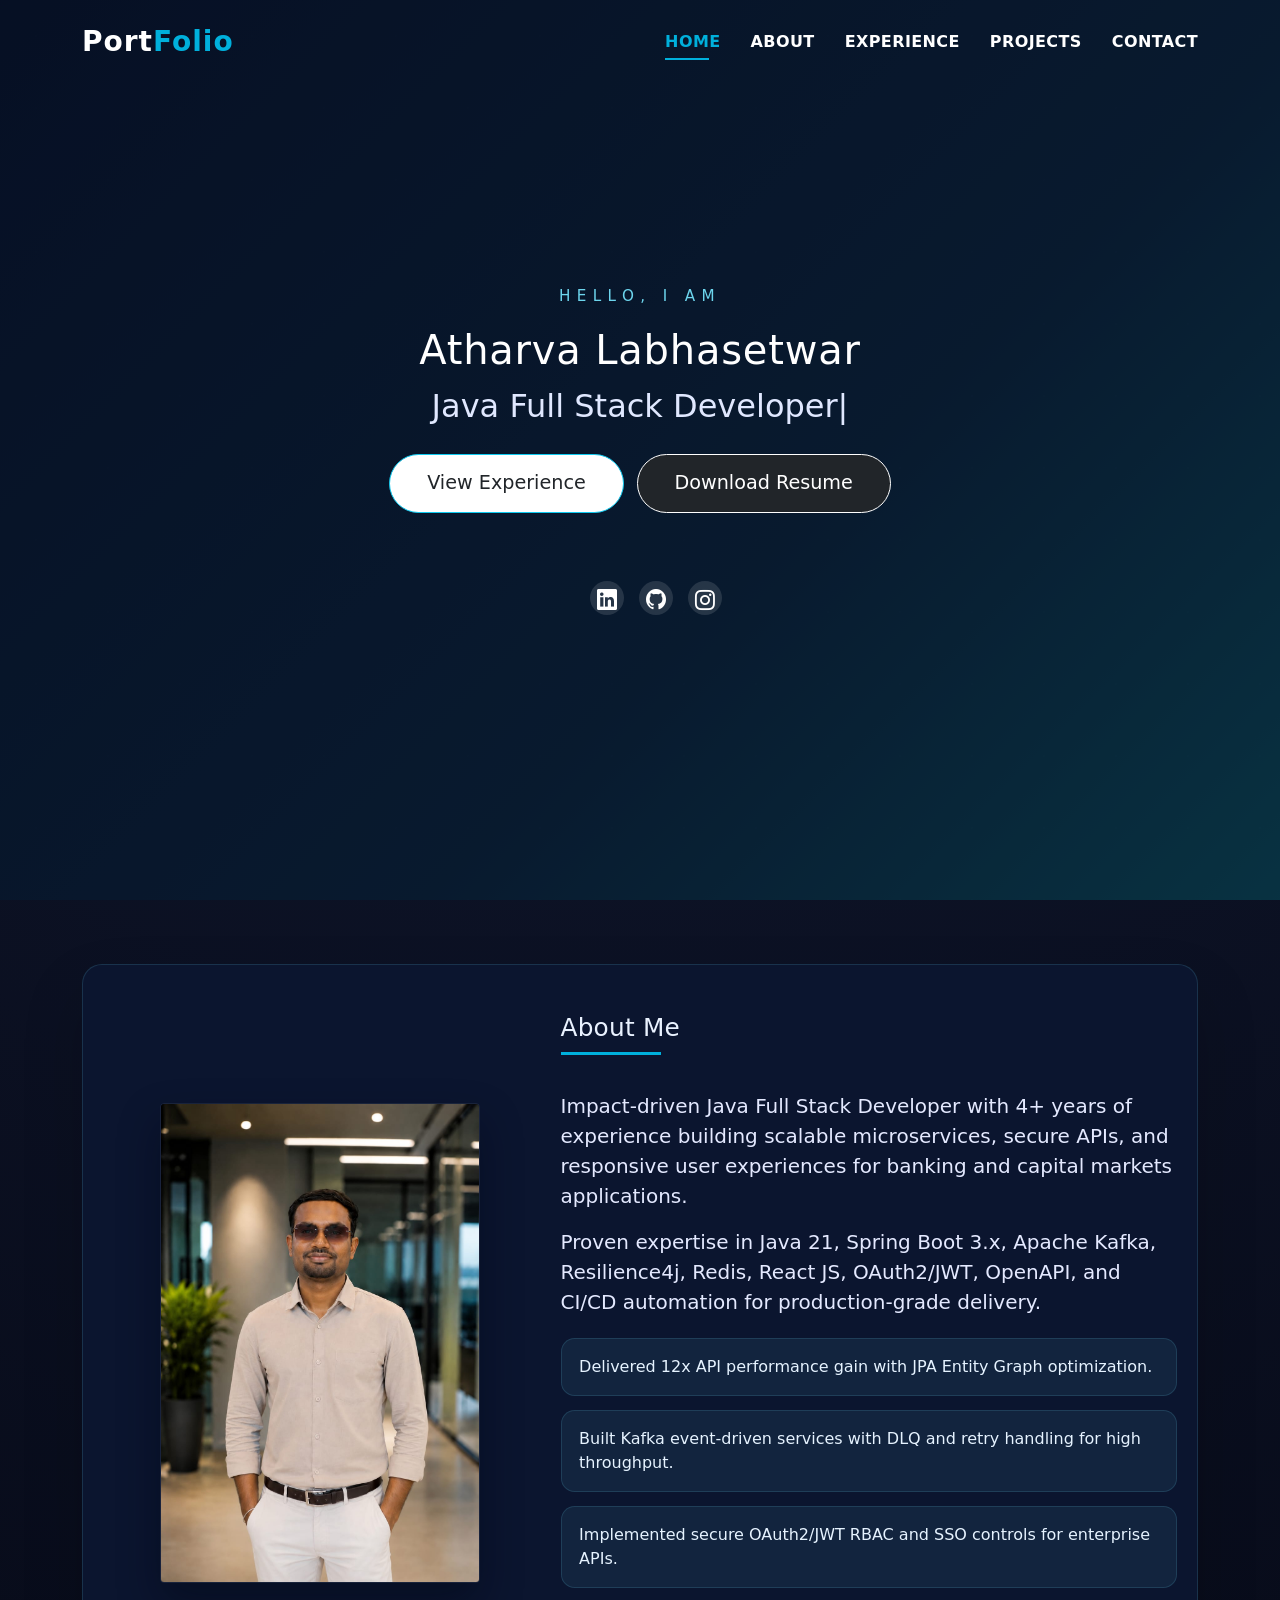
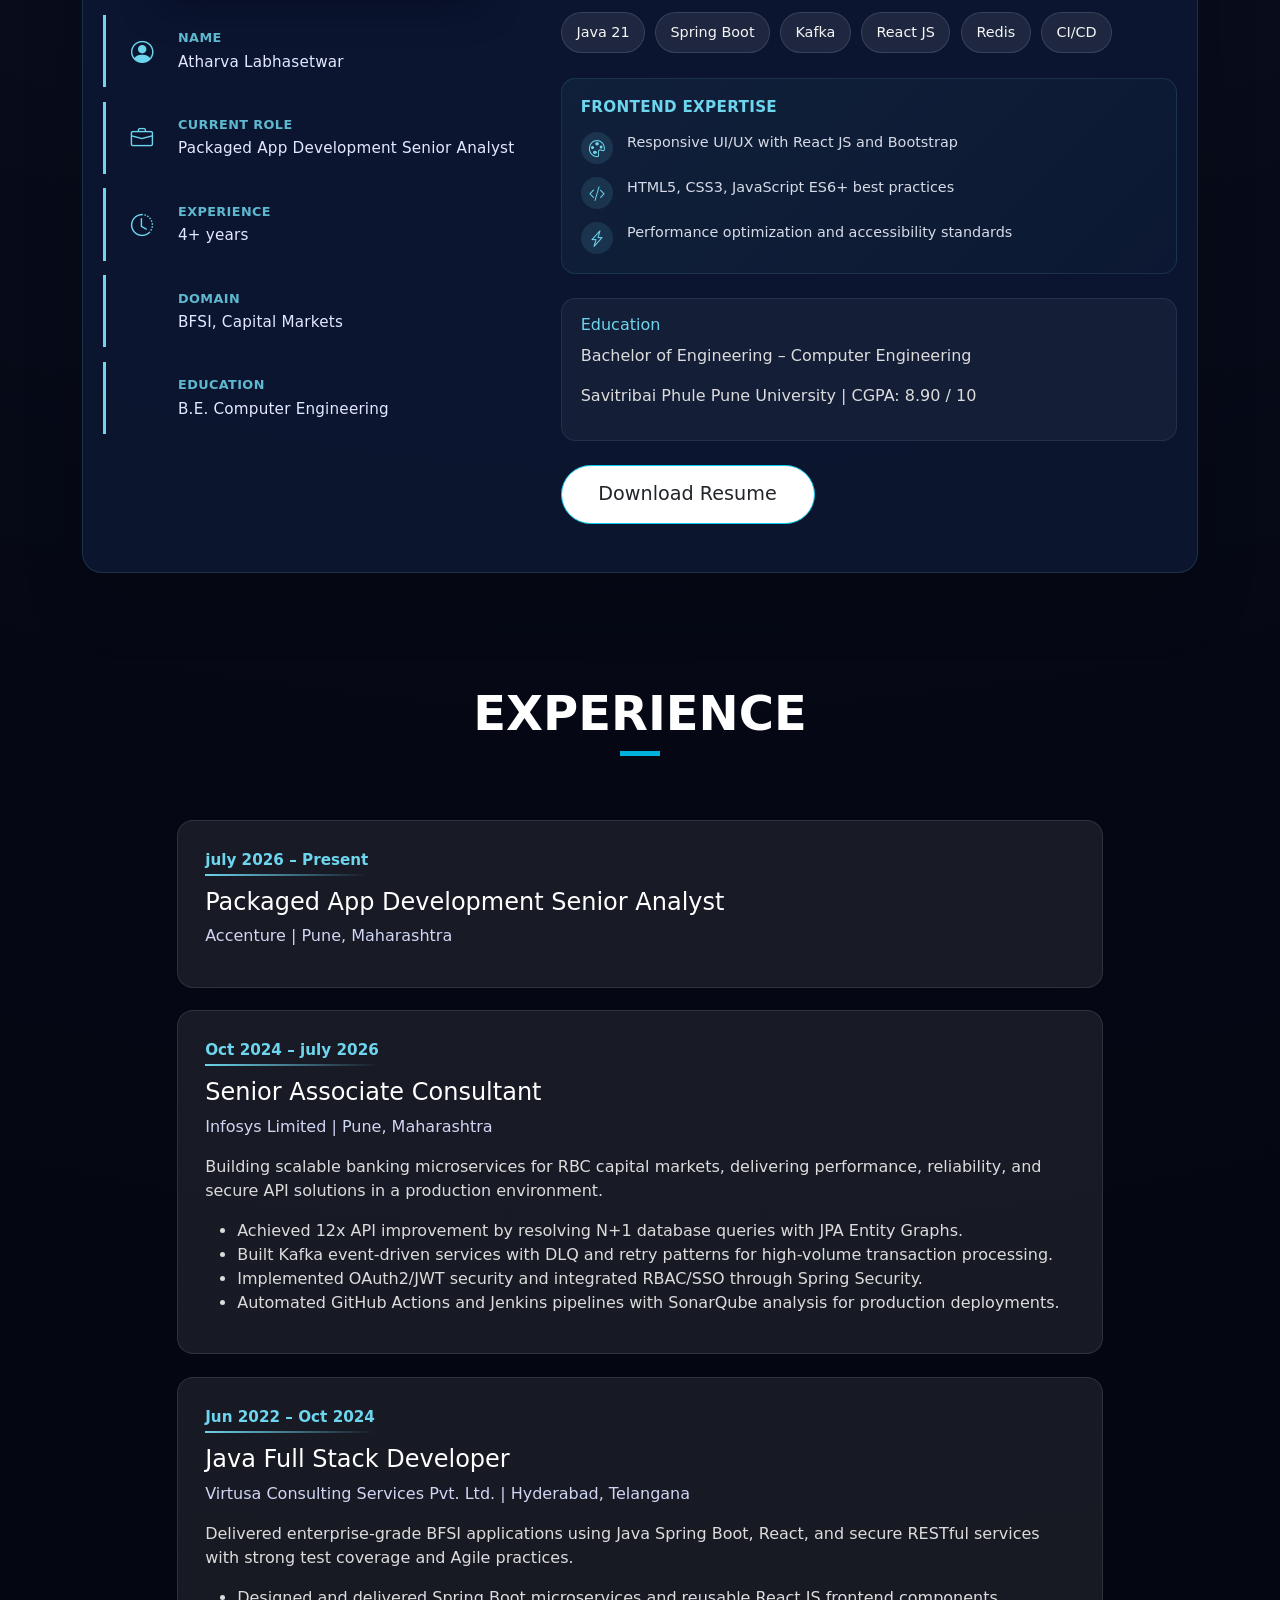
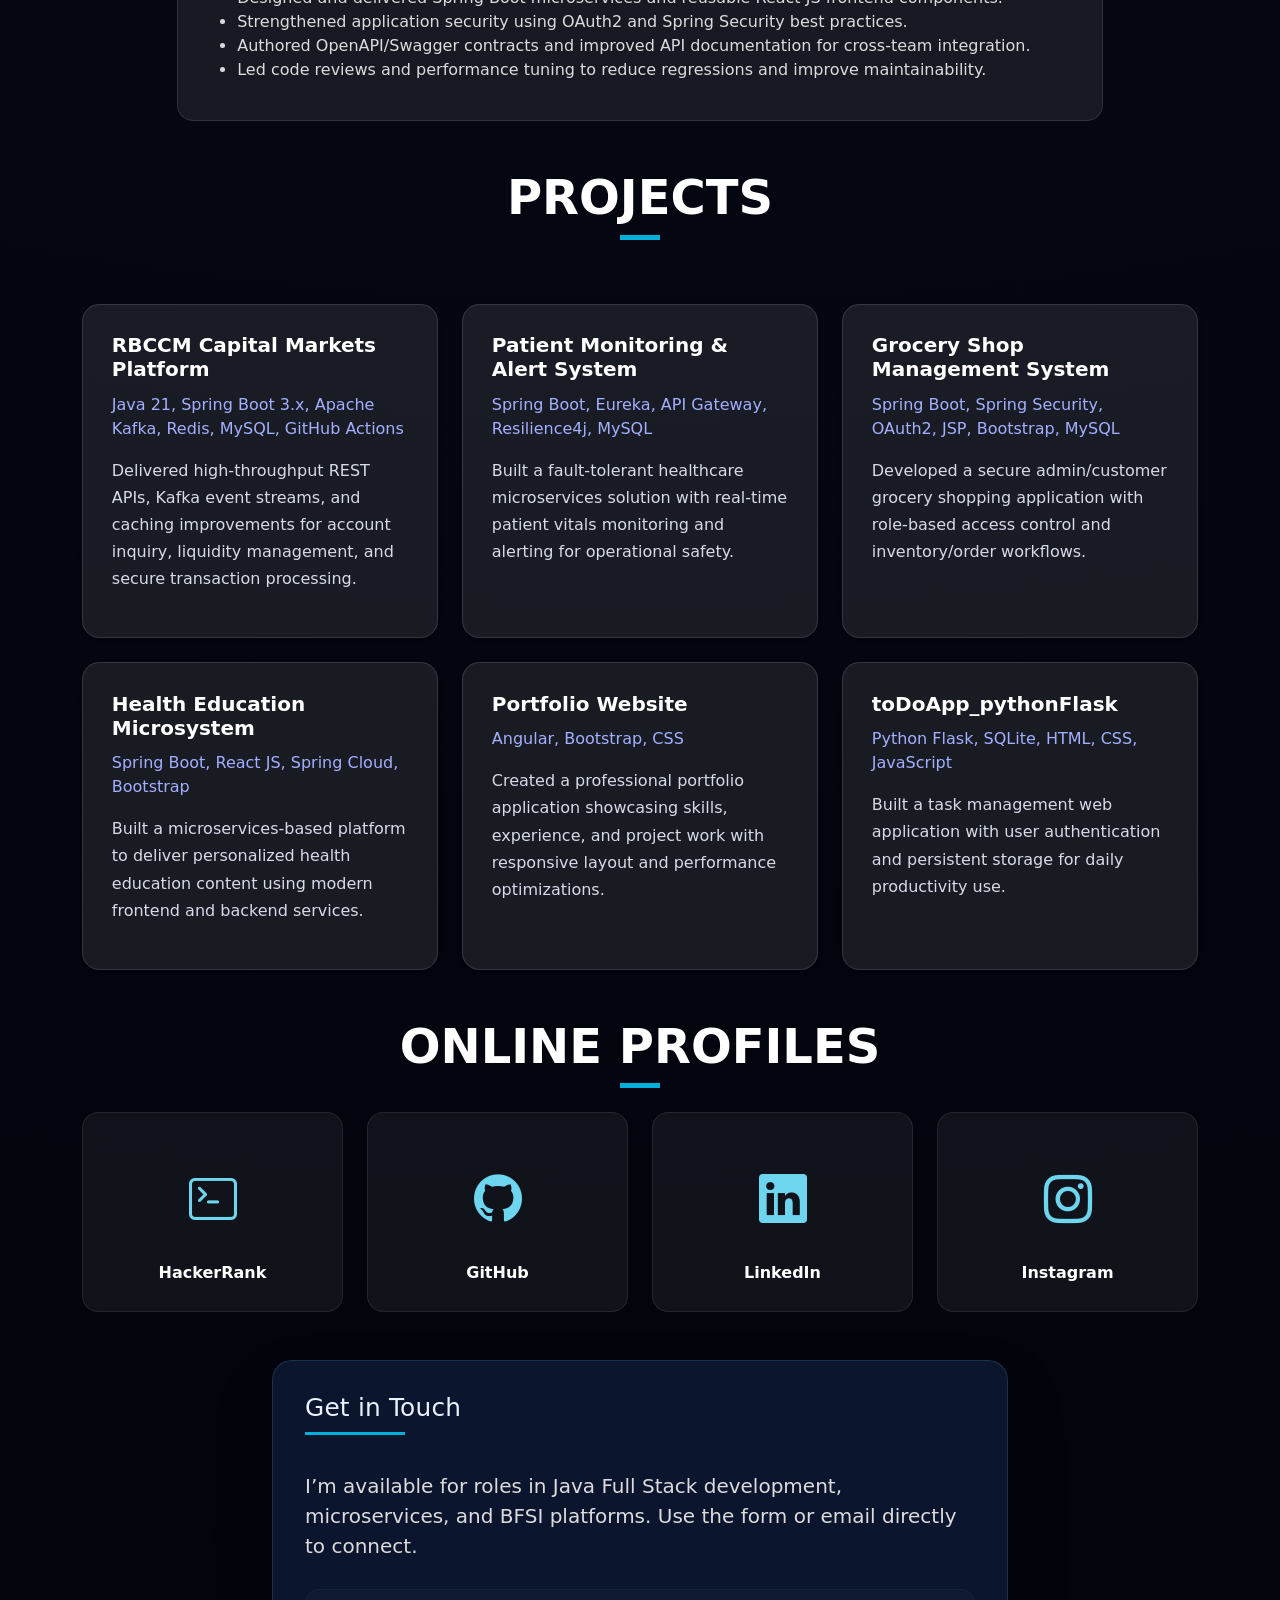
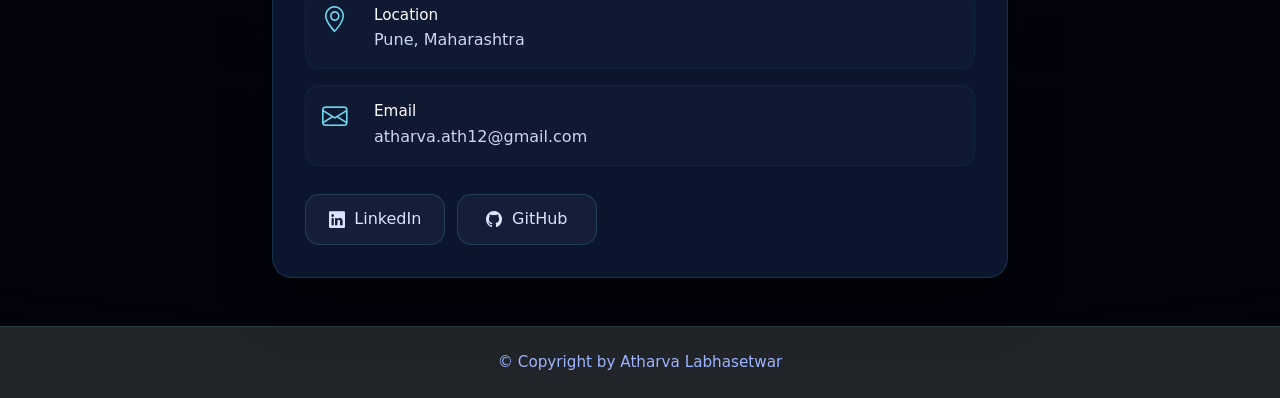
==== commit a50dd91a: "updated animation" ====
--- a/index.html
+++ b/index.html
@@ -101,13 +101,41 @@
                                             alt="Atharva Labhasetwar">
                                     </div>
                                     <div class="about-info mt-4">
-                                        <p><span class="title-s">Name:</span> <span>Atharva Labhasetwar</span></p>
-                                        <p><span class="title-s">Role:</span> <span>Senior Associate Consultant</span>
-                                        </p>
-                                        <p><span class="title-s">Experience:</span> <span> 4+ years</span></p>
-                                        <p><span class="title-s">Domain:</span> <span>BFSI, Capital Markets</span></p>
-                                        <p><span class="title-s">Education:</span> <span>B.E. Computer
-                                                Engineering</span></p>
+                                        <div class="info-card">
+                                            <div class="info-icon"><i class="bi bi-person-circle"></i></div>
+                                            <div class="info-content">
+                                                <span class="info-label">Name</span>
+                                                <span class="info-value">Atharva Labhasetwar</span>
+                                            </div>
+                                        </div>
+                                        <div class="info-card">
+                                            <div class="info-icon"><i class="bi bi-briefcase"></i></div>
+                                            <div class="info-content">
+                                                <span class="info-label">Current Role</span>
+                                                <span class="info-value">Packaged App Development Senior Analyst</span>
+                                            </div>
+                                        </div>
+                                        <div class="info-card">
+                                            <div class="info-icon"><i class="bi bi-clock-history"></i></div>
+                                            <div class="info-content">
+                                                <span class="info-label">Experience</span>
+                                                <span class="info-value">4+ years</span>
+                                            </div>
+                                        </div>
+                                        <div class="info-card">
+                                            <div class="info-icon"><i class="bi bi-bank"></i></div>
+                                            <div class="info-content">
+                                                <span class="info-label">Domain</span>
+                                                <span class="info-value">BFSI, Capital Markets</span>
+                                            </div>
+                                        </div>
+                                        <div class="info-card">
+                                            <div class="info-icon"><i class="bi bi-mortarboard"></i></div>
+                                            <div class="info-content">
+                                                <span class="info-label">Education</span>
+                                                <span class="info-value">B.E. Computer Engineering</span>
+                                            </div>
+                                        </div>
                                     </div>
                                 </div>
                                 <div class="col-lg-7">
@@ -142,6 +170,26 @@
                                             <span class="skill-chip">Redis</span>
                                             <span class="skill-chip">CI/CD</span>
                                         </div>
+                                        <div class="frontend-expertise mt-4">
+                                            <h6>Frontend Expertise</h6>
+                                            <div class="expertise-grid">
+                                                <div class="expertise-item">
+                                                    <span class="expertise-icon"><i class="bi bi-palette"></i></span>
+                                                    <span class="expertise-text">Responsive UI/UX with React JS and
+                                                        Bootstrap</span>
+                                                </div>
+                                                <div class="expertise-item">
+                                                    <span class="expertise-icon"><i class="bi bi-code-slash"></i></span>
+                                                    <span class="expertise-text">HTML5, CSS3, JavaScript ES6+ best
+                                                        practices</span>
+                                                </div>
+                                                <div class="expertise-item">
+                                                    <span class="expertise-icon"><i class="bi bi-lightning"></i></span>
+                                                    <span class="expertise-text">Performance optimization and
+                                                        accessibility standards</span>
+                                                </div>
+                                            </div>
+                                        </div>
                                         <div class="education-box mt-4">
                                             <h6>Education</h6>
                                             <p>Bachelor of Engineering – Computer Engineering</p>
--- a/assets/css/style.css
+++ b/assets/css/style.css
@@ -208,12 +208,84 @@
 .about-me .lead,
 .contact-mf .more-info p,
 .list-ico li,
-.footer .copyright {
+.footer .copyright,
+.info-value {
     color: #e4e9ff;
 }
 
-.about-info p {
-    margin-bottom: 0.75rem;
+.about-info {
+    display: grid;
+    gap: 0.9rem;
+}
+
+.info-card {
+    display: flex;
+    align-items: center;
+    gap: 1rem;
+    padding: 0.85rem 1rem;
+    background: transparent;
+    border: none;
+    border-left: 3px solid #6dd5ed;
+    border-radius: 0;
+    transition: all 0.3s ease;
+    animation: fadeInRight 0.6s ease-out backwards;
+}
+
+.info-card:nth-child(1) { animation-delay: 0.1s; }
+.info-card:nth-child(2) { animation-delay: 0.15s; }
+.info-card:nth-child(3) { animation-delay: 0.2s; }
+.info-card:nth-child(4) { animation-delay: 0.25s; }
+.info-card:nth-child(5) { animation-delay: 0.3s; }
+
+.info-card:hover {
+    transform: translateX(5px);
+    border-left-color: #00d9ff;
+}
+
+.info-icon {
+    display: flex;
+    align-items: center;
+    justify-content: center;
+    width: 2.5rem;
+    height: 2.5rem;
+    background: transparent;
+    border: none;
+    border-radius: 0;
+    flex-shrink: 0;
+    transition: all 0.3s ease;
+    font-size: 1.4rem;
+    color: #6dd5ed;
+}
+
+.info-card:hover .info-icon {
+    background: transparent;
+    border: none;
+    transform: none;
+    box-shadow: none;
+}
+
+.info-content {
+    display: flex;
+    flex-direction: column;
+    gap: 0.2rem;
+}
+
+.info-label {
+    display: block;
+    font-size: 0.8rem;
+    font-weight: 600;
+    letter-spacing: 0.4px;
+    text-transform: uppercase;
+    color: #6dd5ed;
+    opacity: 0.85;
+}
+
+.info-value {
+    display: block;
+    font-size: 0.95rem;
+    font-weight: 500;
+    color: #e4e9ff;
+    letter-spacing: 0.2px;
 }
 
 .social-icon ul li a {
@@ -296,6 +368,66 @@
     color: #6dd5ed;
 }
 
+/* Frontend Expertise Section */
+.frontend-expertise {
+    padding: 1.2rem 1.2rem;
+    border-radius: 0.9rem;
+    border: 1px solid rgba(109, 213, 237, 0.12);
+    background: linear-gradient(135deg, rgba(109, 213, 237, 0.06) 0%, rgba(109, 213, 237, 0.02) 100%);
+    animation: fadeInUp 0.6s ease-out 0.5s both;
+}
+
+.frontend-expertise h6 {
+    margin-bottom: 1rem;
+    color: #6dd5ed;
+    font-size: 0.95rem;
+    font-weight: 600;
+    letter-spacing: 0.3px;
+    text-transform: uppercase;
+}
+
+.expertise-grid {
+    display: grid;
+    gap: 0.8rem;
+}
+
+.expertise-item {
+    display: flex;
+    align-items: flex-start;
+    gap: 0.9rem;
+    animation: slideInFromLeft 0.5s ease-out backwards;
+}
+
+.expertise-item:nth-child(1) { animation-delay: 0.55s; }
+.expertise-item:nth-child(2) { animation-delay: 0.6s; }
+.expertise-item:nth-child(3) { animation-delay: 0.65s; }
+
+.expertise-icon {
+    display: flex;
+    align-items: center;
+    justify-content: center;
+    width: 2rem;
+    height: 2rem;
+    background: rgba(109, 213, 237, 0.12);
+    border-radius: 50%;
+    flex-shrink: 0;
+    color: #6dd5ed;
+    font-size: 1rem;
+    transition: all 0.3s ease;
+}
+
+.expertise-item:hover .expertise-icon {
+    background: rgba(109, 213, 237, 0.25);
+    transform: scale(1.15);
+}
+
+.expertise-text {
+    font-size: 0.9rem;
+    color: #d6dbe8;
+    line-height: 1.5;
+    font-weight: 500;
+}
+
 @media (max-width: 767px) {
     .hero-title {
         font-size: 2.4rem;
@@ -307,12 +439,51 @@
         display: grid;
         gap: 0.75rem;
     }
+    .about-info {
+        grid-template-columns: 1fr;
+    }
+    .info-card {
+        flex-direction: row;
+        text-align: left;
+        padding: 0.75rem 0.9rem;
+    }
+    .info-card:hover {
+        transform: translateX(3px);
+    }
+    .info-icon {
+        width: 2.2rem;
+        height: 2.2rem;
+        font-size: 1.2rem;
+    }
+    .info-label {
+        font-size: 0.75rem;
+    }
+    .info-value {
+        font-size: 0.9rem;
+    }
     .about-info,
     .about-me {
         text-align: center;
     }
     .skill-list {
         justify-content: center;
+    }
+    .frontend-expertise {
+        margin-top: 1rem;
+    }
+    .expertise-item {
+        flex-direction: column;
+        align-items: center;
+        text-align: center;
+        gap: 0.6rem;
+    }
+    .expertise-icon {
+        width: 1.8rem;
+        height: 1.8rem;
+        font-size: 0.9rem;
+    }
+    .expertise-text {
+        font-size: 0.85rem;
     }
     .title-left {
         text-align: center;
@@ -770,7 +941,12 @@
     cursor: pointer;
     display: none;
     line-height: 0;
-    transition: 0.5s;
+    transition: all 0.4s ease;
+}
+
+.mobile-nav-toggle:hover {
+    color: #6dd5ed;
+    transform: scale(1.1);
 }
 
 @media (max-width: 991px) {
@@ -789,15 +965,43 @@
     right: 0;
     left: 0;
     bottom: 0;
-    background: rgba(78, 78, 78, 0.9);
-    transition: 0.3s;
+    background: linear-gradient(135deg, rgba(5, 8, 20, 0.95) 0%, rgba(17, 24, 47, 0.95) 100%);
+    transition: all 0.4s ease;
     z-index: 999;
+    backdrop-filter: blur(10px);
+    animation: slideInMobileNav 0.4s ease-out;
+}
+
+@keyframes slideInMobileNav {
+    from {
+        opacity: 0;
+        transform: translateY(-20px);
+    }
+    to {
+        opacity: 1;
+        transform: translateY(0);
+    }
 }
 
 .navbar-mobile .mobile-nav-toggle {
     position: absolute;
     top: 15px;
     right: 15px;
+    color: #6dd5ed;
+    transition: transform 0.3s ease, color 0.3s ease;
+}
+
+.navbar-mobile .mobile-nav-toggle.bi-x {
+    animation: rotateToggle 0.3s ease-out;
+}
+
+@keyframes rotateToggle {
+    from {
+        transform: rotate(0deg);
+    }
+    to {
+        transform: rotate(90deg);
+    }
 }
 
 .navbar-mobile ul {
@@ -808,13 +1012,34 @@
     bottom: 15px;
     left: 15px;
     padding: 10px 0;
-    background-color: #fff;
+    background: linear-gradient(135deg, rgba(9, 18, 38, 0.9) 0%, rgba(6, 12, 26, 0.9) 100%);
+    border: 1px solid rgba(109, 213, 237, 0.15);
+    border-radius: 1rem;
     overflow-y: auto;
-    transition: 0.3s;
-}
-
-.navbar-mobile>ul>li {
+    transition: all 0.4s ease;
+    box-shadow: 0 10px 40px rgba(0, 0, 0, 0.3), inset 0 0 20px rgba(109, 213, 237, 0.05);
+}
+
+.navbar-mobile > ul > li {
     padding: 0;
+    animation: slideInMenuItems 0.5s ease-out backwards;
+}
+
+.navbar-mobile > ul > li:nth-child(1) { animation-delay: 0.1s; }
+.navbar-mobile > ul > li:nth-child(2) { animation-delay: 0.15s; }
+.navbar-mobile > ul > li:nth-child(3) { animation-delay: 0.2s; }
+.navbar-mobile > ul > li:nth-child(4) { animation-delay: 0.25s; }
+.navbar-mobile > ul > li:nth-child(5) { animation-delay: 0.3s; }
+
+@keyframes slideInMenuItems {
+    from {
+        opacity: 0;
+        transform: translateX(-30px);
+    }
+    to {
+        opacity: 1;
+        transform: translateX(0);
+    }
 }
 
 .navbar-mobile a:hover:before,
@@ -824,15 +1049,20 @@
 }
 
 .navbar-mobile a {
-    padding: 10px 20px;
+    padding: 12px 20px;
     font-size: 15px;
-    color: #4e4e4e;
+    color: #d6dbe8;
+    font-weight: 500;
+    transition: all 0.3s ease;
+    letter-spacing: 0.3px;
+    text-transform: uppercase;
 }
 
 .navbar-mobile a:hover,
 .navbar-mobile .active,
 .navbar-mobile li:hover>a {
-    color: #0078ff;
+    color: #6dd5ed;
+    padding-left: 25px;
 }
 
 .navbar-mobile .getstarted {
@@ -847,8 +1077,10 @@
     z-index: 99;
     opacity: 1;
     visibility: visible;
-    background: #fff;
-    box-shadow: 0px 0px 30px rgba(127, 137, 161, 0.25);
+    background: rgba(109, 213, 237, 0.08);
+    border: 1px solid rgba(109, 213, 237, 0.2);
+    border-radius: 0.6rem;
+    box-shadow: inset 0 0 10px rgba(109, 213, 237, 0.05);
 }
 
 .navbar-mobile .dropdown ul li {
@@ -857,6 +1089,9 @@
 
 .navbar-mobile .dropdown ul a {
     padding: 10px 20px;
+    color: #d6dbe8;
+    font-weight: 500;
+    transition: all 0.3s ease;
 }
 
 .navbar-mobile .dropdown ul a i {
@@ -866,11 +1101,32 @@
 .navbar-mobile .dropdown ul a:hover,
 .navbar-mobile .dropdown ul .active:hover,
 .navbar-mobile .dropdown ul li:hover>a {
-    color: #0078ff;
+    color: #6dd5ed;
+    padding-left: 15px;
 }
 
 .navbar-mobile .dropdown>.dropdown-active {
     display: block;
+}
+
+/* Mobile Navbar Scrollbar Styling */
+.navbar-mobile ul::-webkit-scrollbar {
+    width: 6px;
+}
+
+.navbar-mobile ul::-webkit-scrollbar-track {
+    background: rgba(109, 213, 237, 0.05);
+    border-radius: 10px;
+}
+
+.navbar-mobile ul::-webkit-scrollbar-thumb {
+    background: rgba(109, 213, 237, 0.3);
+    border-radius: 10px;
+    transition: background 0.3s ease;
+}
+
+.navbar-mobile ul::-webkit-scrollbar-thumb:hover {
+    background: rgba(109, 213, 237, 0.6);
 }
 
 /*--------------------------------------------------------------
@@ -1297,3 +1553,389 @@
 .logo span {
     color: #00b0dc;
 }
+
+/*--------------------------------------------------------------
+# Premium Animations
+--------------------------------------------------------------*/
+
+/* Keyframe Animations */
+@keyframes fadeInDown {
+    from {
+        opacity: 0;
+        transform: translateY(-20px);
+    }
+    to {
+        opacity: 1;
+        transform: translateY(0);
+    }
+}
+
+@keyframes fadeInUp {
+    from {
+        opacity: 0;
+        transform: translateY(20px);
+    }
+    to {
+        opacity: 1;
+        transform: translateY(0);
+    }
+}
+
+@keyframes fadeInLeft {
+    from {
+        opacity: 0;
+        transform: translateX(-30px);
+    }
+    to {
+        opacity: 1;
+        transform: translateX(0);
+    }
+}
+
+@keyframes fadeInRight {
+    from {
+        opacity: 0;
+        transform: translateX(30px);
+    }
+    to {
+        opacity: 1;
+        transform: translateX(0);
+    }
+}
+
+@keyframes scaleIn {
+    from {
+        opacity: 0;
+        transform: scale(0.9);
+    }
+    to {
+        opacity: 1;
+        transform: scale(1);
+    }
+}
+
+@keyframes slideInFromBottom {
+    from {
+        opacity: 0;
+        transform: translateY(40px);
+    }
+    to {
+        opacity: 1;
+        transform: translateY(0);
+    }
+}
+
+@keyframes glowPulse {
+    0% {
+        box-shadow: 0 0 10px rgba(109, 213, 237, 0.3), inset 0 0 10px rgba(109, 213, 237, 0.1);
+    }
+    50% {
+        box-shadow: 0 0 20px rgba(109, 213, 237, 0.6), inset 0 0 20px rgba(109, 213, 237, 0.2);
+    }
+    100% {
+        box-shadow: 0 0 10px rgba(109, 213, 237, 0.3), inset 0 0 10px rgba(109, 213, 237, 0.1);
+    }
+}
+
+@keyframes floatHover {
+    0%, 100% {
+        transform: translateY(0px);
+    }
+    50% {
+        transform: translateY(-8px);
+    }
+}
+
+@keyframes shimmer {
+    0% {
+        background-position: -1000px 0;
+    }
+    100% {
+        background-position: 1000px 0;
+    }
+}
+
+/* Hero Section Animations */
+.hero-title {
+    animation: fadeInDown 0.8s ease-out, floatHover 4s ease-in-out infinite;
+    animation-delay: 0.2s;
+}
+
+.hero-pretitle {
+    animation: fadeInUp 0.8s ease-out;
+    animation-delay: 0.1s;
+}
+
+.hero-subtitle {
+    animation: fadeInUp 0.8s ease-out;
+    animation-delay: 0.3s;
+}
+
+.hero-buttons {
+    animation: fadeInUp 0.8s ease-out;
+    animation-delay: 0.4s;
+}
+
+.social-icon ul li a {
+    animation: scaleIn 0.6s ease-out;
+}
+
+.social-icon ul li:nth-child(1) a { animation-delay: 0.5s; }
+.social-icon ul li:nth-child(2) a { animation-delay: 0.6s; }
+.social-icon ul li:nth-child(3) a { animation-delay: 0.7s; }
+
+/* Section Title Animations */
+.title-box {
+    animation: fadeInUp 0.7s ease-out;
+}
+
+.title-a {
+    position: relative;
+    display: inline-block;
+}
+
+.line-mf {
+    animation: scaleIn 0.8s ease-out 0.3s both;
+}
+
+/* Timeline Animations */
+.timeline-item {
+    animation: fadeInLeft 0.6s ease-out both;
+    transition: all 0.4s cubic-bezier(0.175, 0.885, 0.32, 1.275);
+}
+
+.timeline-item:nth-child(1) { animation-delay: 0.1s; }
+.timeline-item:nth-child(2) { animation-delay: 0.25s; }
+.timeline-item:nth-child(3) { animation-delay: 0.4s; }
+.timeline-item:nth-child(4) { animation-delay: 0.55s; }
+
+.timeline-item:hover {
+    transform: translateX(10px);
+    box-shadow: 0 10px 30px rgba(109, 213, 237, 0.2), inset 0 0 10px rgba(109, 213, 237, 0.08);
+    border-color: rgba(109, 213, 237, 0.3);
+}
+
+.timeline-date {
+    display: inline-block;
+    animation: fadeInDown 0.6s ease-out;
+    position: relative;
+}
+
+.timeline-date::after {
+    content: '';
+    position: absolute;
+    bottom: -4px;
+    left: 0;
+    width: 100%;
+    height: 2px;
+    background: linear-gradient(90deg, #6dd5ed, transparent);
+    animation: slideInFromBottom 0.6s ease-out 0.3s both;
+}
+
+/* About Section Animations */
+.about-img {
+    animation: fadeInLeft 0.8s ease-out;
+}
+
+.about-img img {
+    transition: all 0.5s ease;
+}
+
+.about-img:hover img {
+    transform: scale(1.05);
+    filter: brightness(1.1);
+}
+
+.about-info p {
+    animation: fadeInRight 0.6s ease-out both;
+}
+
+.about-info p:nth-child(1) { animation-delay: 0.1s; }
+.about-info p:nth-child(2) { animation-delay: 0.2s; }
+.about-info p:nth-child(3) { animation-delay: 0.3s; }
+.about-info p:nth-child(4) { animation-delay: 0.4s; }
+.about-info p:nth-child(5) { animation-delay: 0.5s; }
+
+.title-box-2 h5 {
+    animation: fadeInDown 0.6s ease-out;
+}
+
+.about-me .lead {
+    animation: fadeInUp 0.6s ease-out both;
+}
+
+.about-me .lead:nth-of-type(1) { animation-delay: 0.2s; }
+.about-me .lead:nth-of-type(2) { animation-delay: 0.3s; }
+
+.about-highlights {
+    animation: fadeInUp 0.6s ease-out 0.4s both;
+}
+
+.highlight-item {
+    animation: fadeInLeft 0.5s ease-out both;
+    transition: all 0.3s ease;
+}
+
+.highlight-item:nth-child(1) { animation-delay: 0.45s; }
+.highlight-item:nth-child(2) { animation-delay: 0.55s; }
+.highlight-item:nth-child(3) { animation-delay: 0.65s; }
+
+.highlight-item:hover {
+    transform: translateX(8px);
+    background: rgba(109, 213, 237, 0.15);
+    border-color: rgba(109, 213, 237, 0.4);
+}
+
+/* Skill Chips Animation */
+.skill-chip {
+    animation: scaleIn 0.5s ease-out both;
+    transition: all 0.3s cubic-bezier(0.34, 1.56, 0.64, 1);
+    position: relative;
+}
+
+.skill-chip:nth-child(1) { animation-delay: 0.7s; }
+.skill-chip:nth-child(2) { animation-delay: 0.75s; }
+.skill-chip:nth-child(3) { animation-delay: 0.8s; }
+.skill-chip:nth-child(4) { animation-delay: 0.85s; }
+.skill-chip:nth-child(5) { animation-delay: 0.9s; }
+.skill-chip:nth-child(6) { animation-delay: 0.95s; }
+
+.skill-chip:hover {
+    transform: scale(1.12) translateY(-4px);
+    background: rgba(109, 213, 237, 0.2);
+    border-color: rgba(109, 213, 237, 0.5);
+    box-shadow: 0 8px 20px rgba(109, 213, 237, 0.25);
+}
+
+/* Education Box Animation */
+.education-box {
+    animation: slideInFromBottom 0.6s ease-out 1s both;
+    transition: all 0.3s ease;
+}
+
+.education-box:hover {
+    background: rgba(255, 255, 255, 0.08);
+    border-color: rgba(109, 213, 237, 0.3);
+    transform: translateY(-4px);
+}
+
+/* Project Cards Animation */
+.project-card {
+    animation: fadeInUp 0.6s ease-out both;
+    transition: all 0.4s cubic-bezier(0.34, 1.56, 0.64, 1);
+}
+
+.project-card:nth-child(1) { animation-delay: 0.1s; }
+.project-card:nth-child(2) { animation-delay: 0.2s; }
+.project-card:nth-child(3) { animation-delay: 0.3s; }
+.project-card:nth-child(4) { animation-delay: 0.4s; }
+.project-card:nth-child(5) { animation-delay: 0.5s; }
+.project-card:nth-child(6) { animation-delay: 0.6s; }
+
+.project-card:hover {
+    transform: translateY(-12px);
+    box-shadow: 0 25px 60px rgba(109, 213, 237, 0.25), 0 0 20px rgba(109, 213, 237, 0.15);
+    border-color: rgba(109, 213, 237, 0.4);
+}
+
+.project-title {
+    transition: color 0.3s ease;
+}
+
+.project-card:hover .project-title {
+    color: #6dd5ed;
+}
+
+.project-stack {
+    transition: color 0.3s ease;
+}
+
+.project-card:hover .project-stack {
+    color: #00d9ff;
+}
+
+/* Social Cards Animation */
+.social-card {
+    animation: fadeInUp 0.6s ease-out both;
+    transition: all 0.4s cubic-bezier(0.34, 1.56, 0.64, 1);
+}
+
+.social-card:nth-child(1) { animation-delay: 0.1s; }
+.social-card:nth-child(2) { animation-delay: 0.2s; }
+.social-card:nth-child(3) { animation-delay: 0.3s; }
+.social-card:nth-child(4) { animation-delay: 0.4s; }
+.social-card:nth-child(5) { animation-delay: 0.5s; }
+.social-card:nth-child(6) { animation-delay: 0.6s; }
+
+.social-card:hover .bi {
+    transform: scale(1.3) rotate(10deg);
+    animation: glowPulse 1.5s ease-in-out infinite;
+}
+
+/* Button Animations */
+.button {
+    position: relative;
+    overflow: hidden;
+    transition: all 0.4s cubic-bezier(0.34, 1.56, 0.64, 1);
+}
+
+.button::before {
+    content: '';
+    position: absolute;
+    top: 0;
+    left: -100%;
+    width: 100%;
+    height: 100%;
+    background: linear-gradient(90deg, transparent, rgba(255,255,255,0.3), transparent);
+    transition: left 0.5s ease;
+}
+
+.button:hover::before {
+    left: 100%;
+}
+
+.button:hover {
+    transform: translateY(-2px);
+    box-shadow: 0 10px 25px rgba(109, 213, 237, 0.3);
+}
+
+/* Ripple Effect */
+.ripple {
+    position: absolute;
+    border-radius: 50%;
+    background: radial-gradient(circle, rgba(255,255,255,0.8) 0%, rgba(255,255,255,0) 70%);
+    transform: scale(0);
+    animation: rippleAnimation 0.6s ease-out;
+    pointer-events: none;
+}
+
+@keyframes rippleAnimation {
+    to {
+        transform: scale(4);
+        opacity: 0;
+    }
+}
+
+/* Header Animations */
+#header {
+    animation: slideInFromBottom 0.5s ease-out;
+}
+
+/* Mobile Responsive Animations */
+@media (max-width: 768px) {
+    .hero-title {
+        animation: fadeInDown 0.6s ease-out;
+    }
+    
+    .timeline-item:hover {
+        transform: translateX(5px);
+    }
+    
+    .skill-chip:hover {
+        transform: scale(1.08) translateY(-3px);
+    }
+    
+    .project-card:hover {
+        transform: translateY(-8px);
+    }
+}
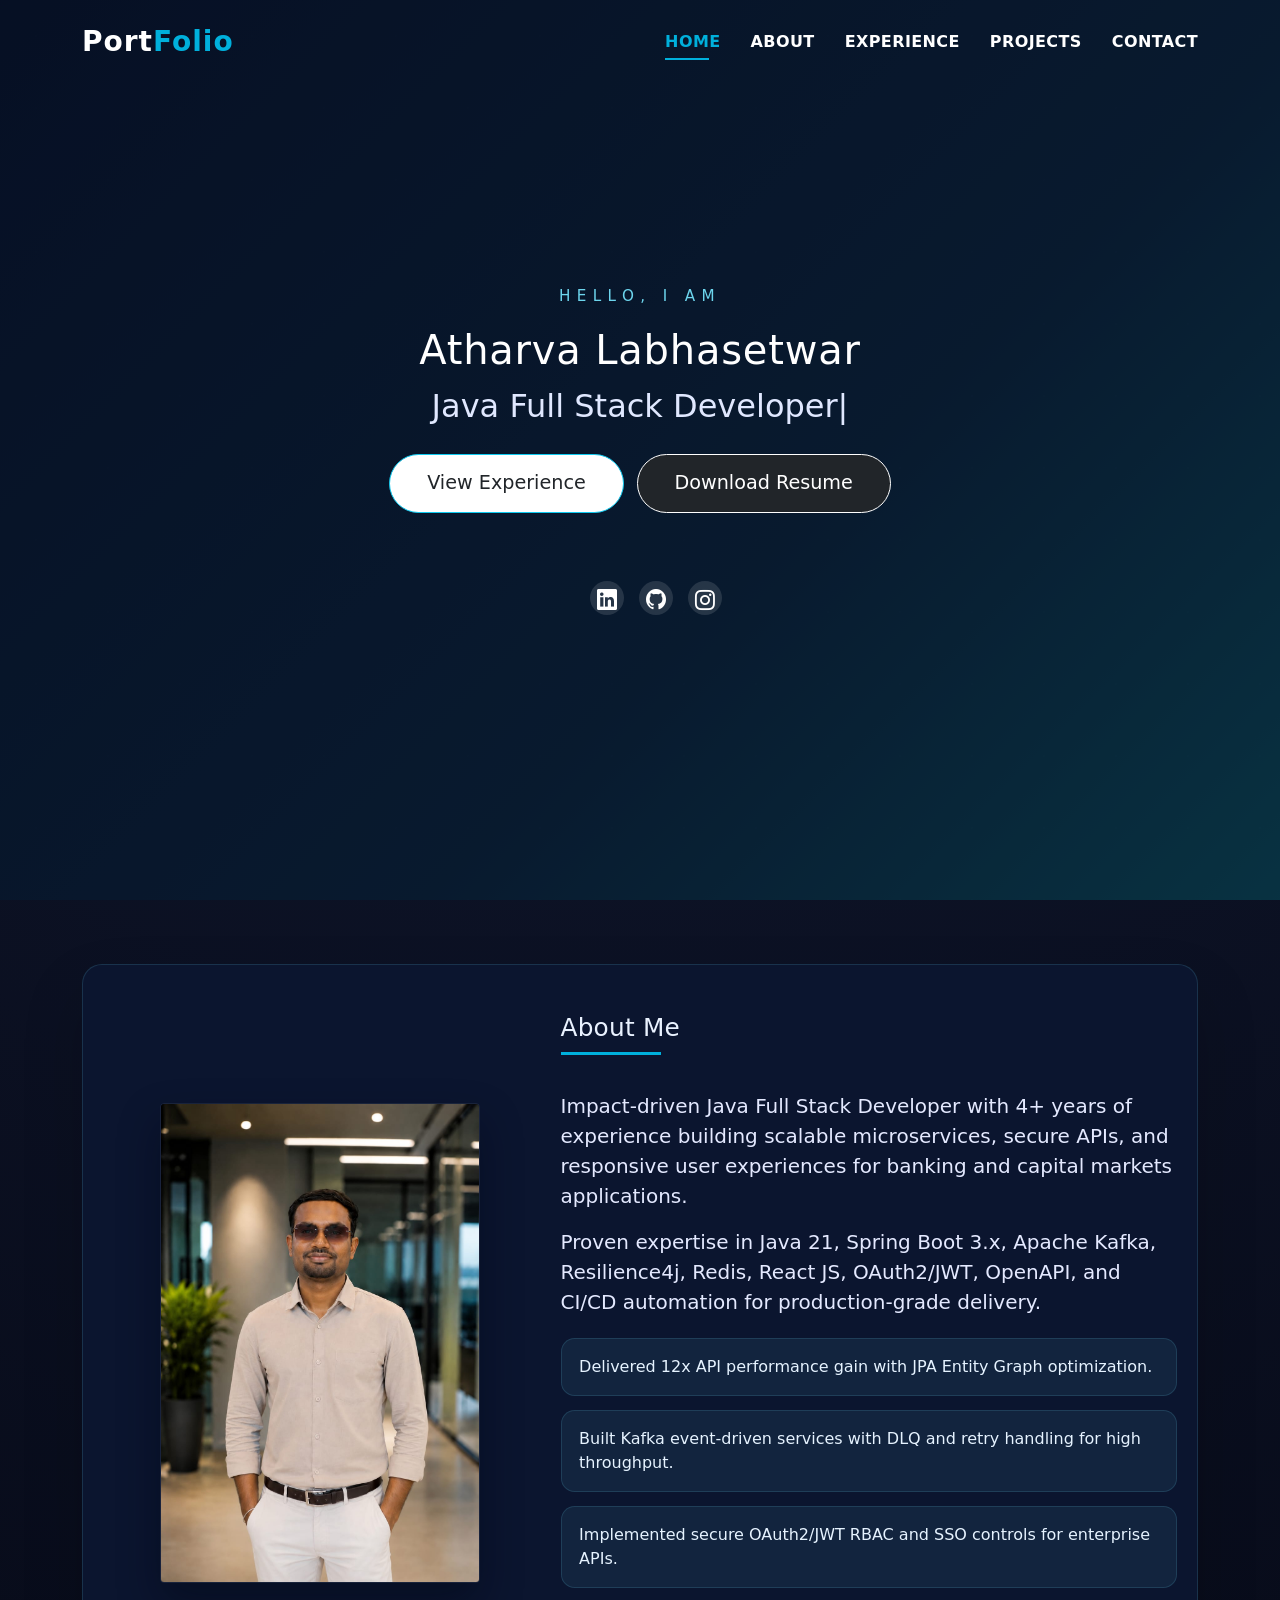
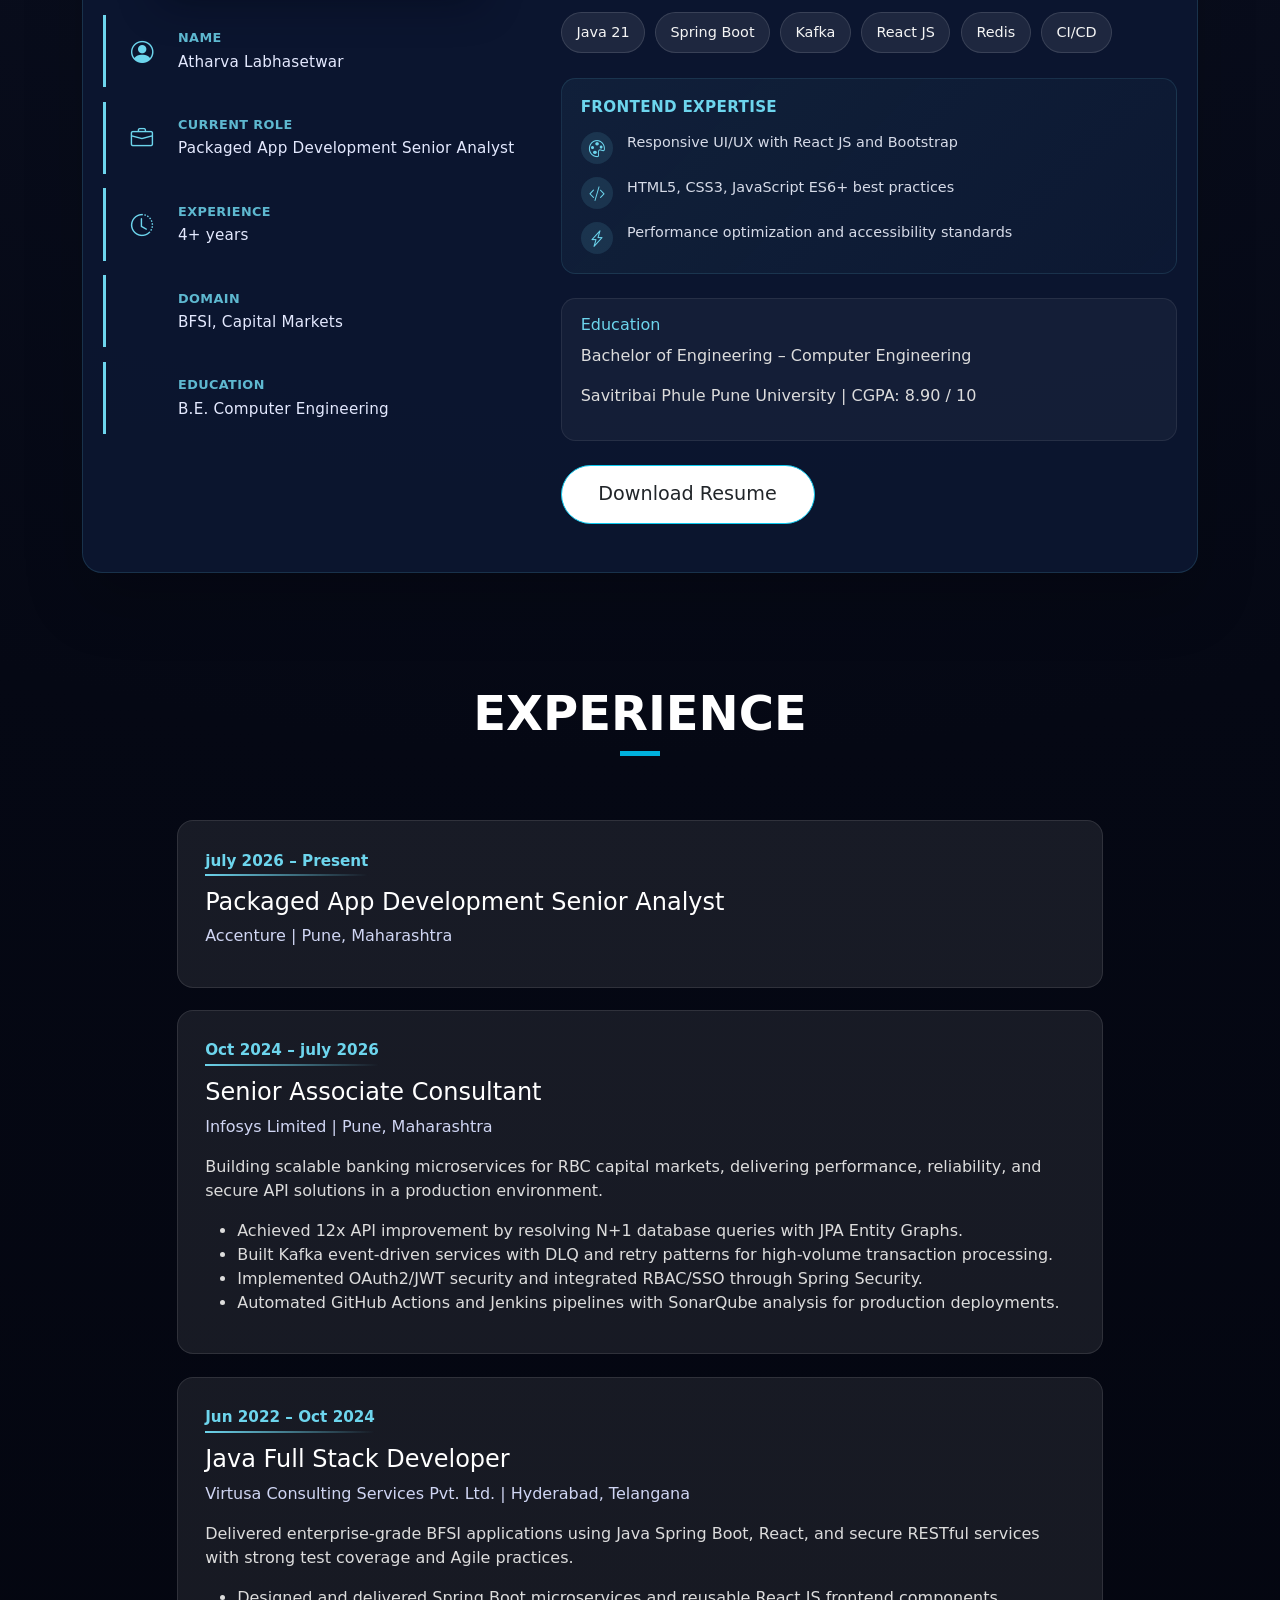
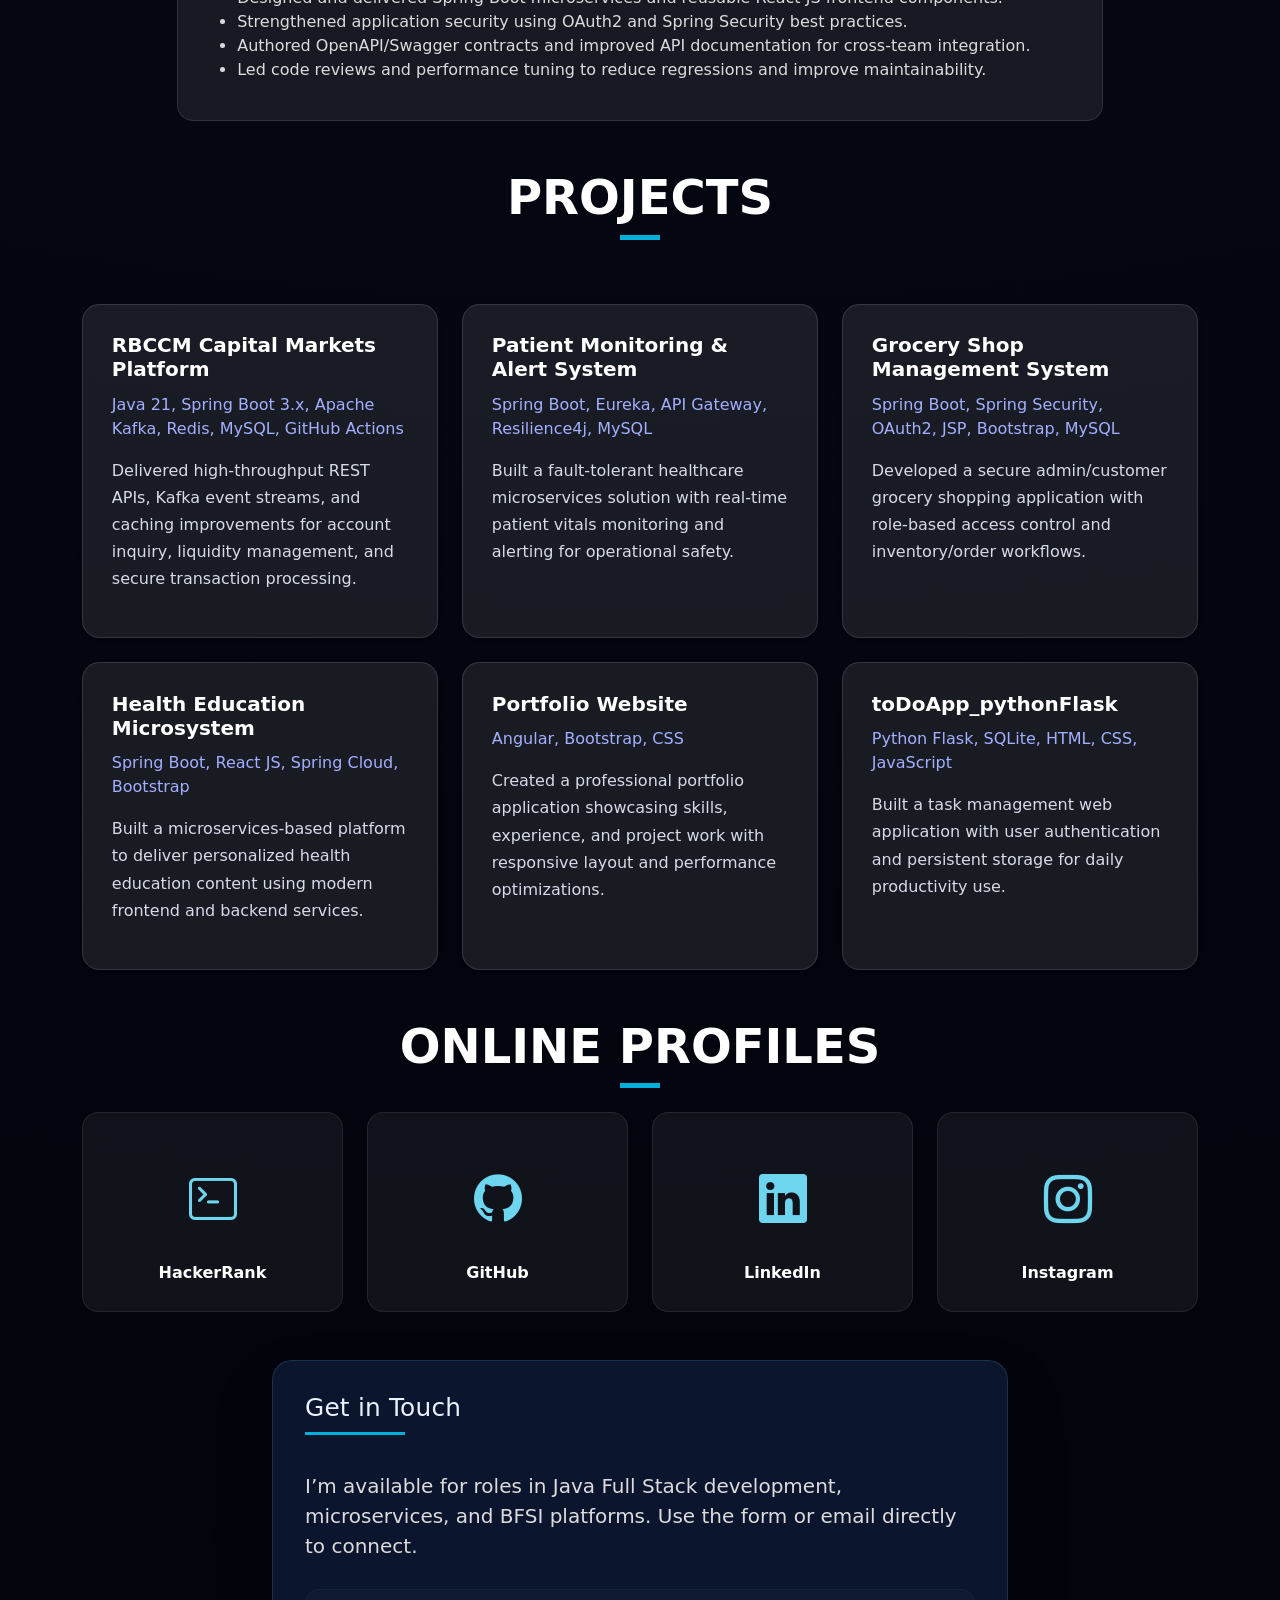
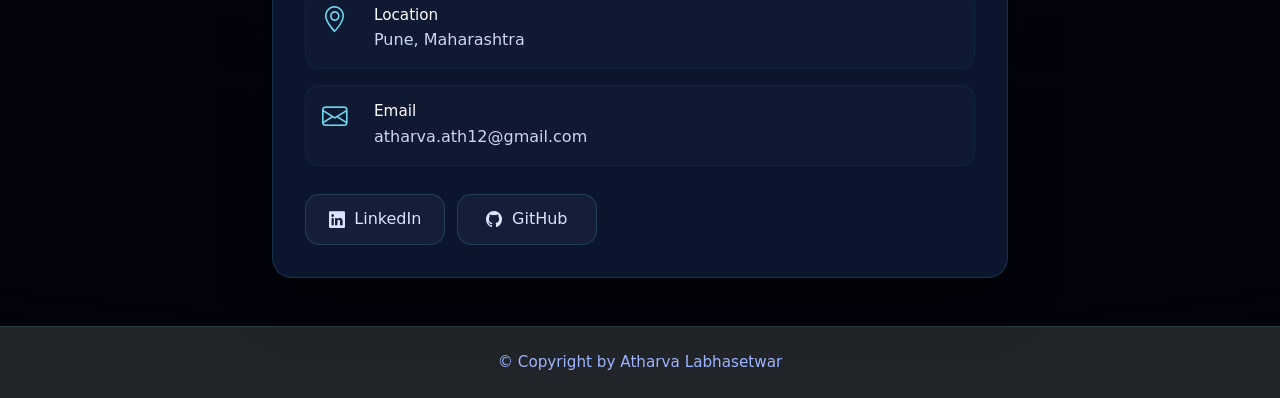
==== commit fcd4d879: "remove icon" ====
--- a/index.html
+++ b/index.html
@@ -11,9 +11,6 @@
         name="description">
     <meta content="Java Full Stack Developer, Spring Boot, React, Microservices, BFSI, Apache Kafka, Resume, Portfolio"
         name="keywords">
-
-    <!-- Favicons -->
-    <link href="assets/img/atharva1.jpg" rel="icon">
 
     <!-- Vendor CSS Files -->
     <link href="assets/vendor/bootstrap/css/bootstrap.min.css" rel="stylesheet">
@@ -453,4 +450,4 @@
 
 </body>
 
-</html>+</html>
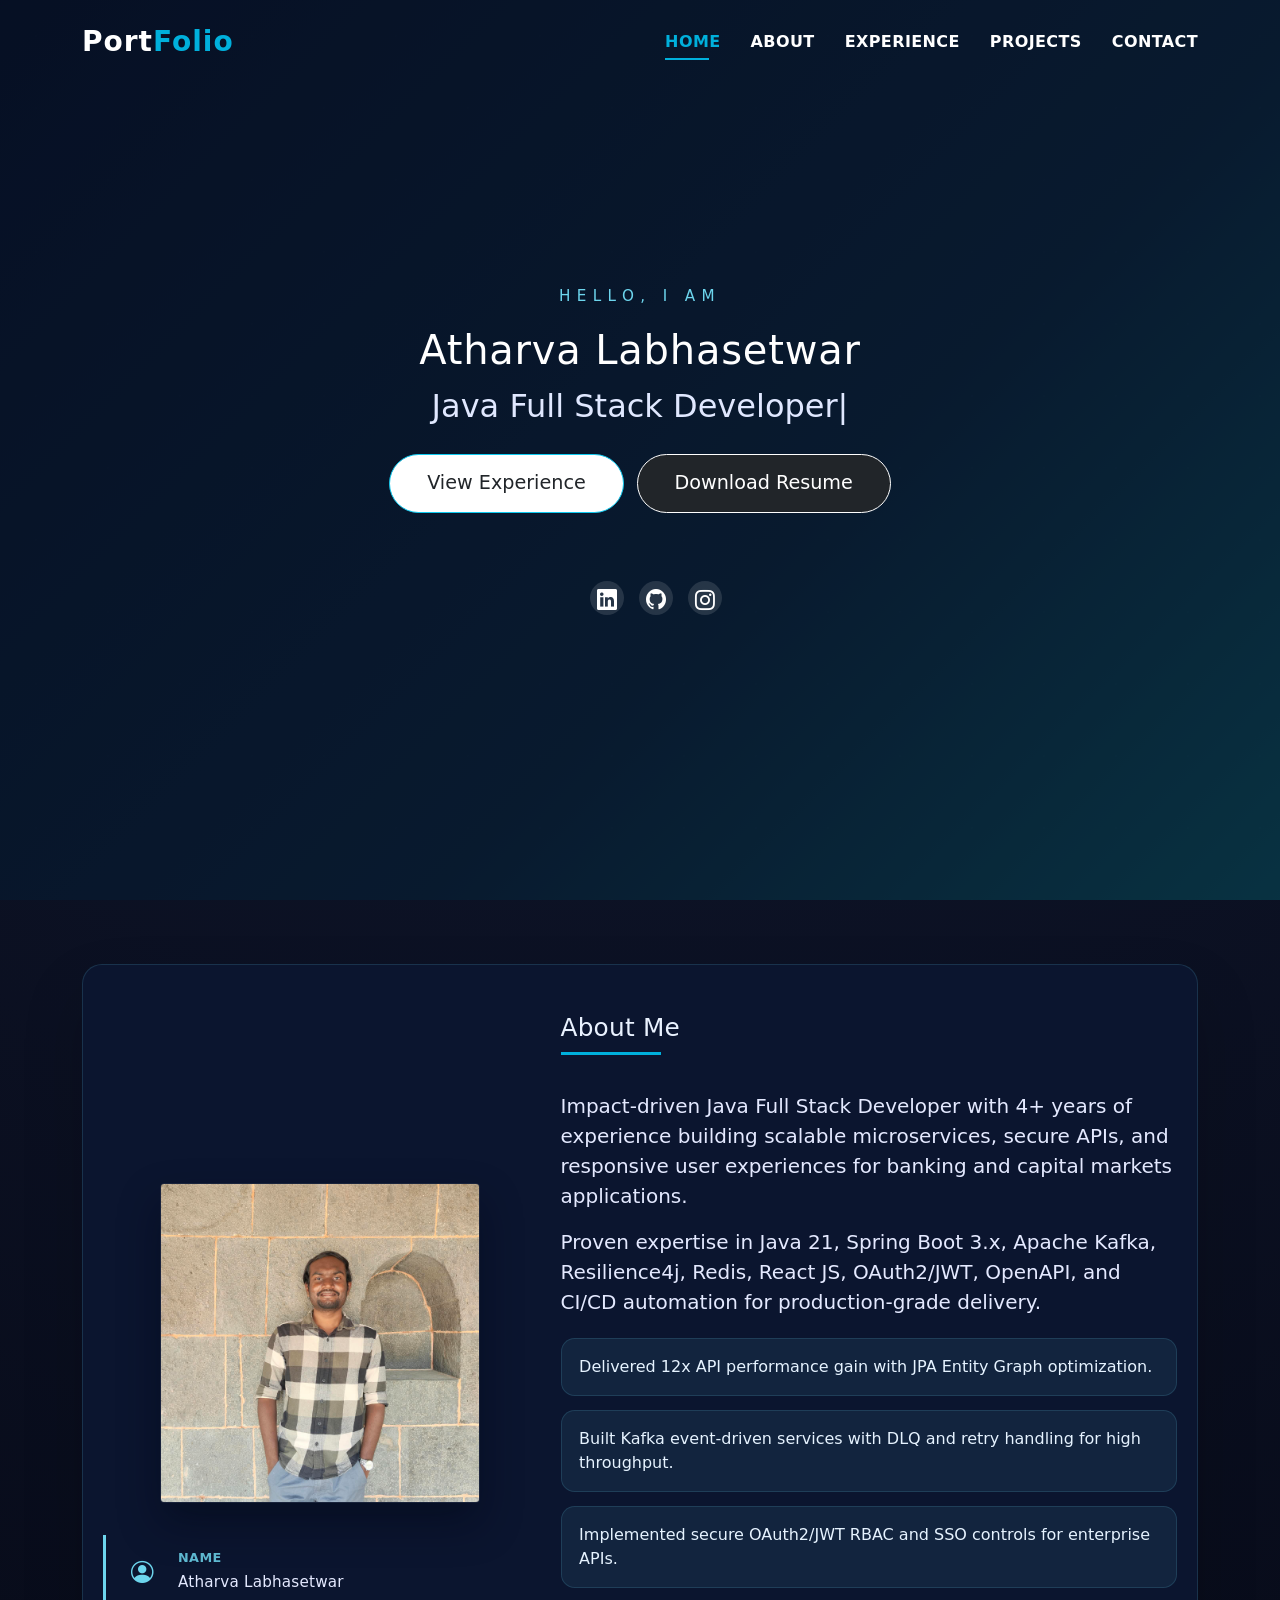
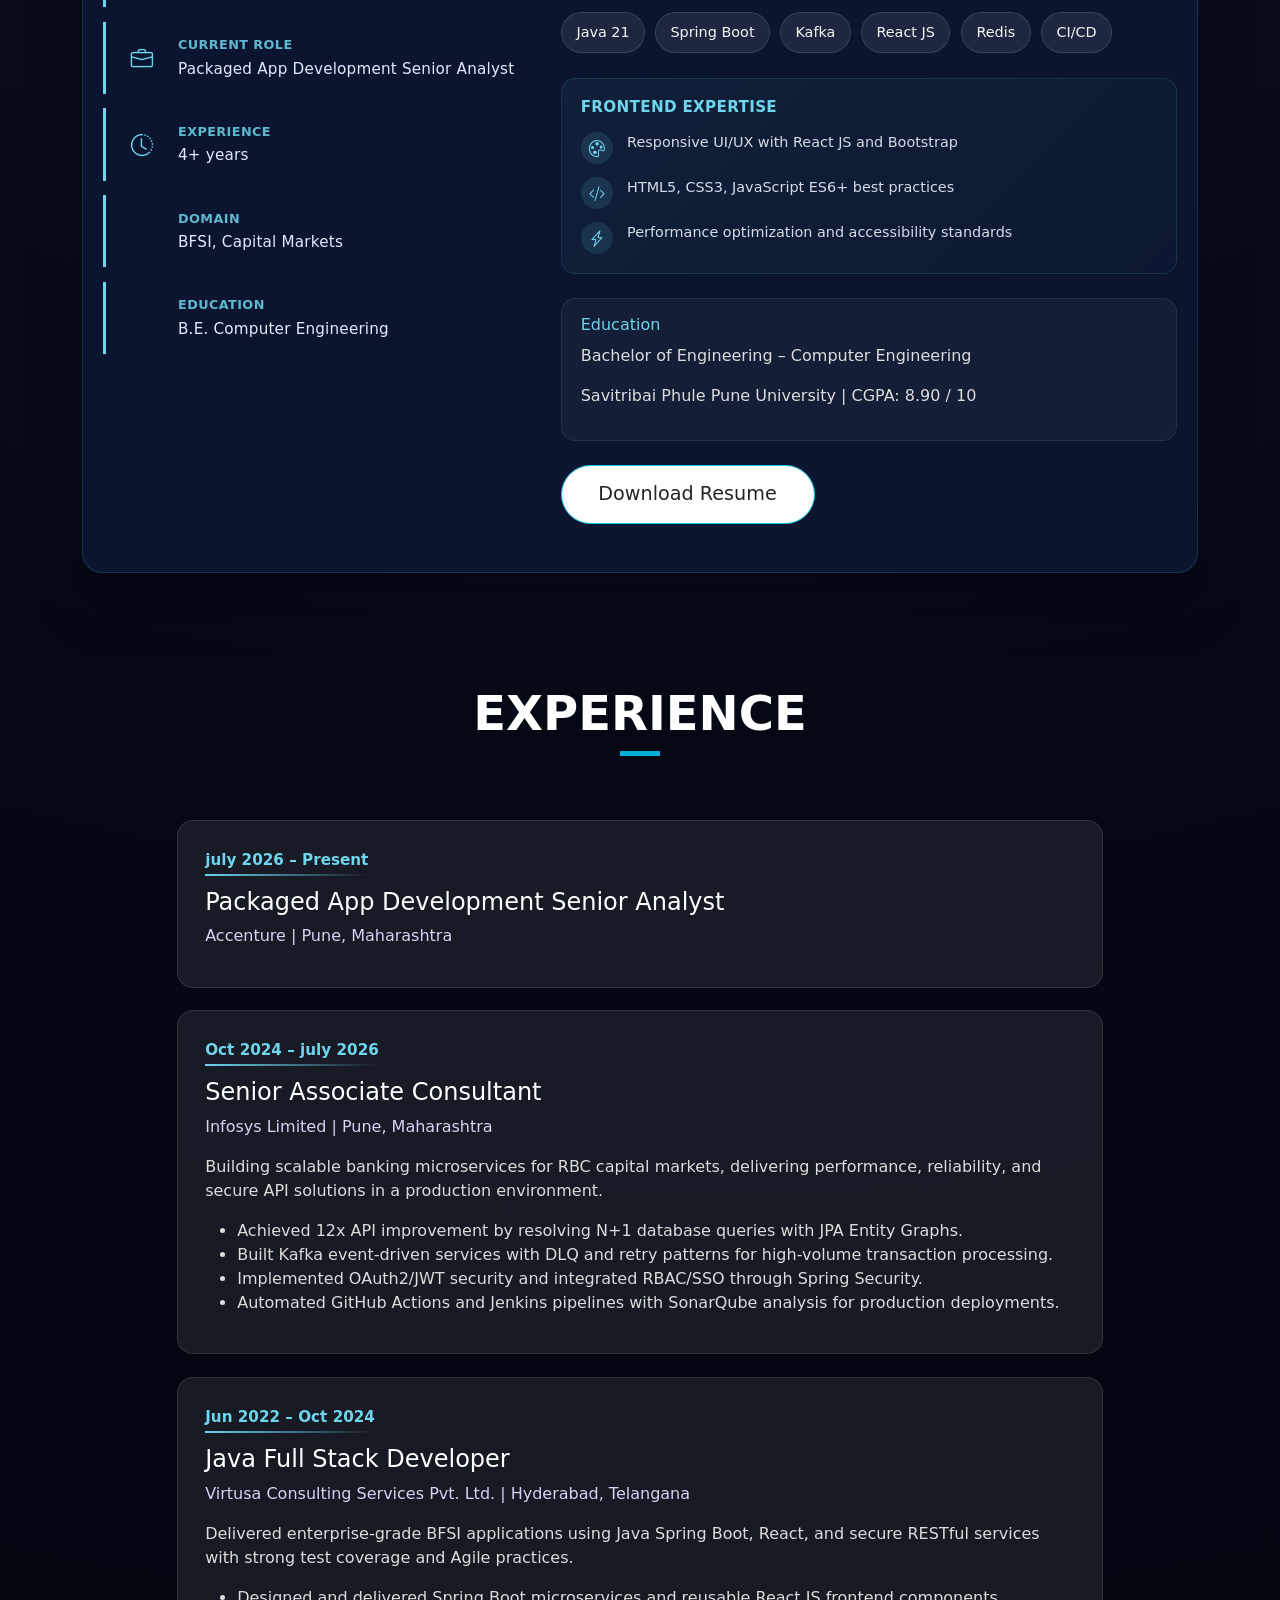
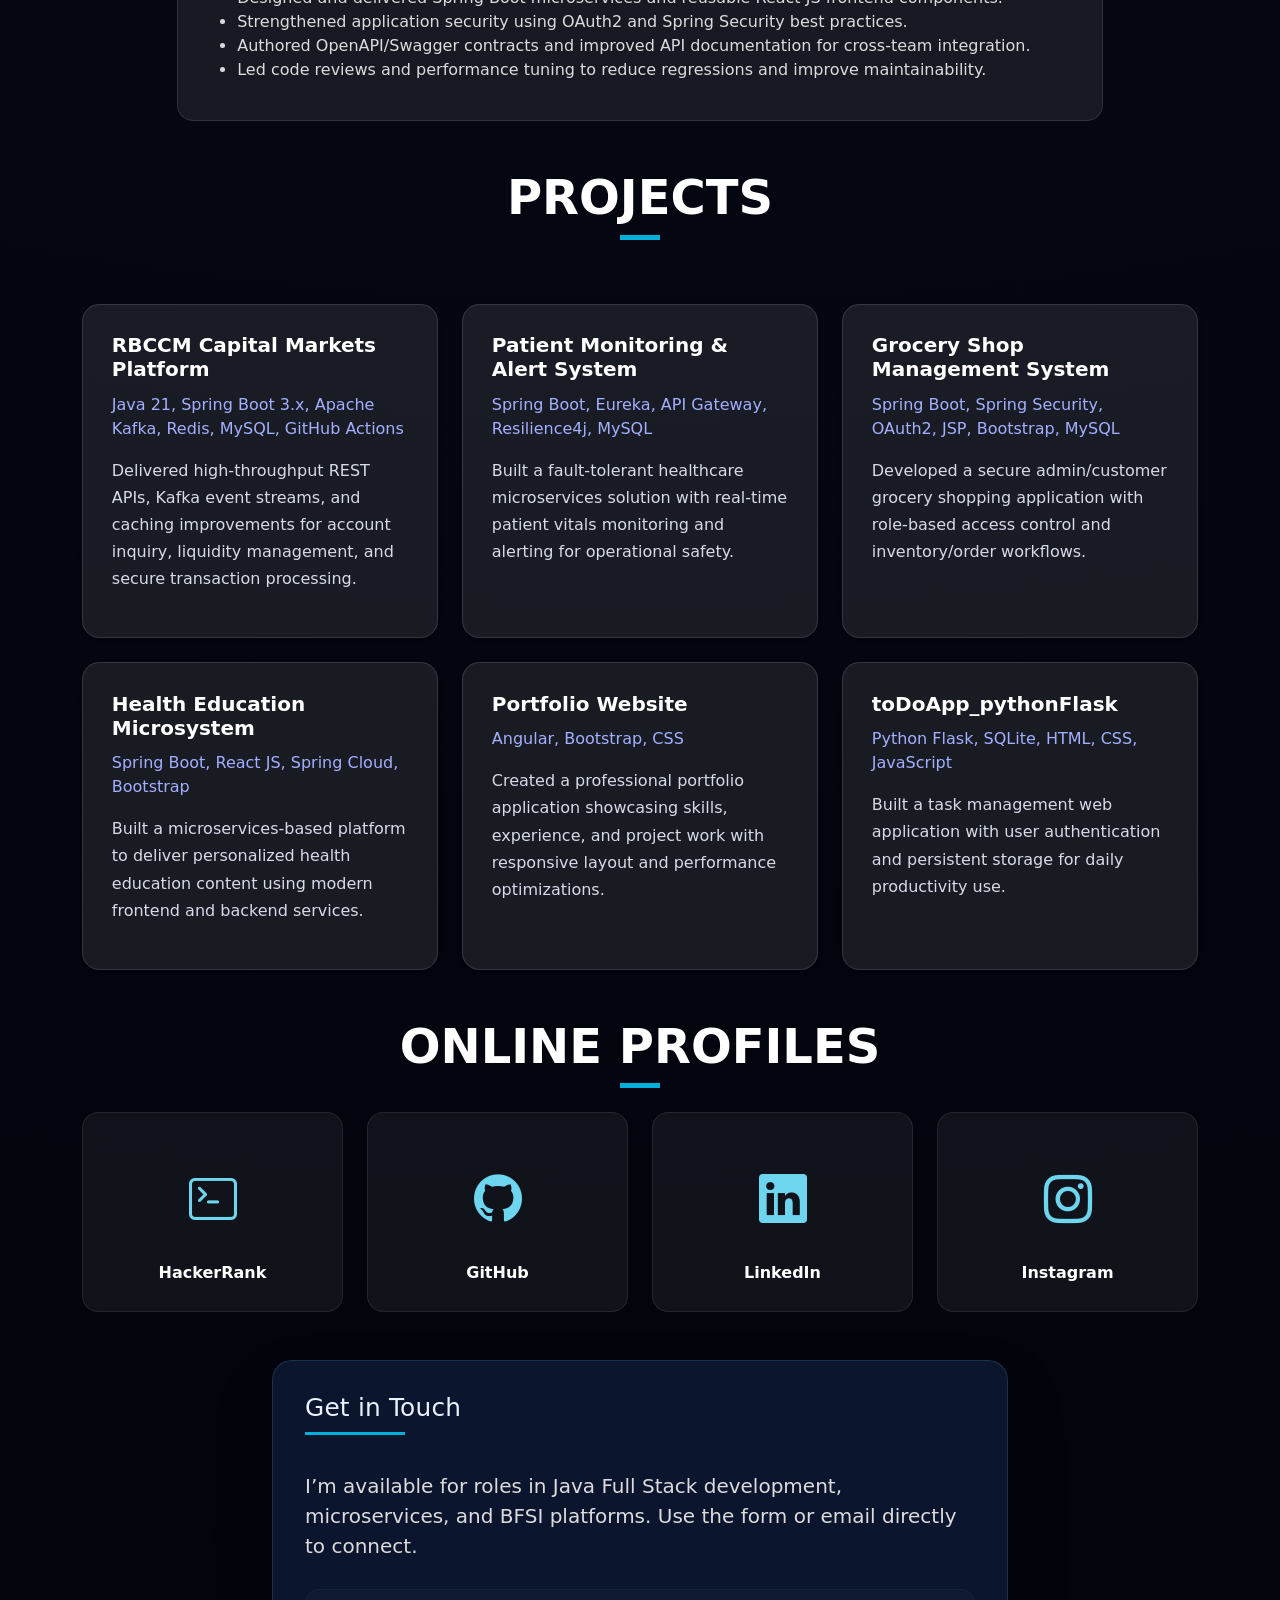
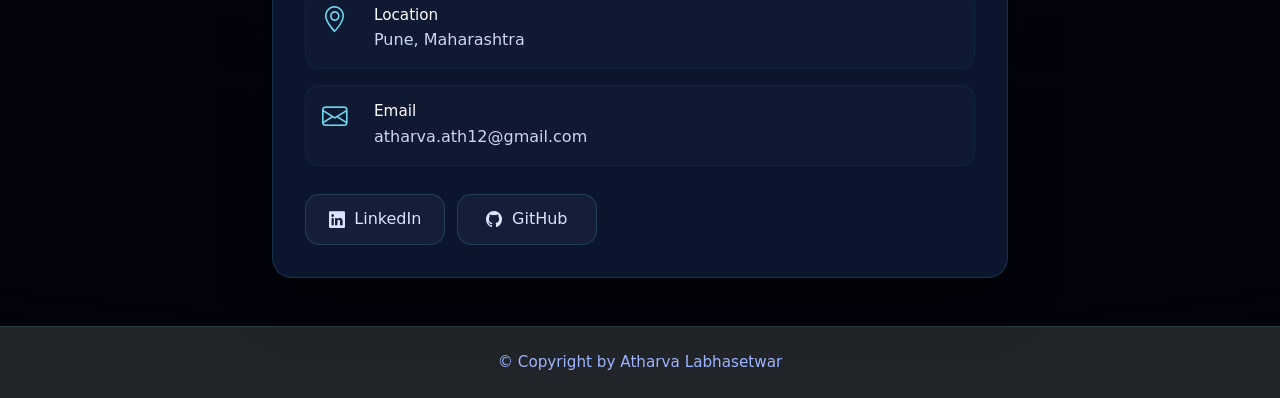
==== commit 634649af: "updated image" ====
--- a/index.html
+++ b/index.html
@@ -93,7 +93,7 @@
                             <div class="row align-items-center">
                                 <div class="col-lg-5 mb-4 mb-lg-0">
                                     <div class="about-img text-center">
-                                        <img src="assets/img/ath_formal.jpeg" loading="lazy" decoding="async"
+                                        <img src="assets/img/atharva.jpeg" loading="lazy" decoding="async"
                                             class="img-fluid rounded b-shadow-a profile-photo"
                                             alt="Atharva Labhasetwar">
                                     </div>
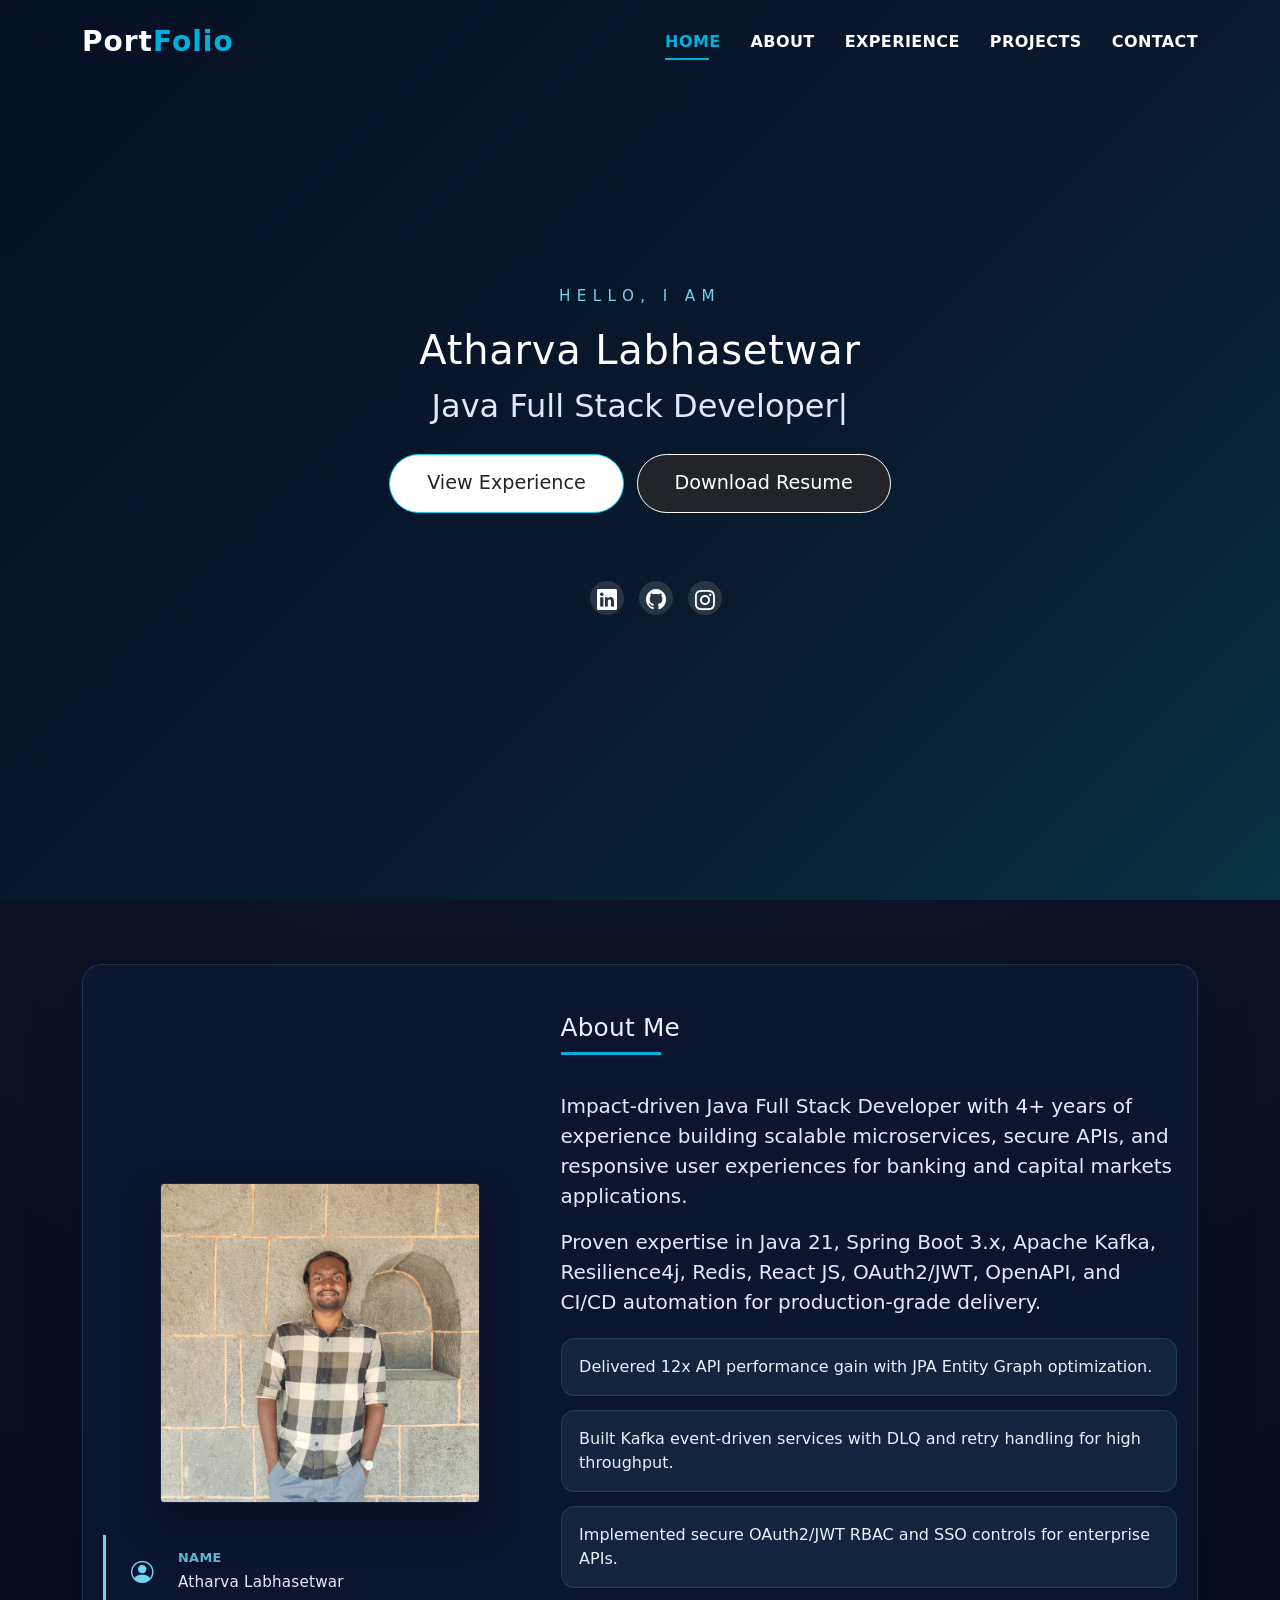
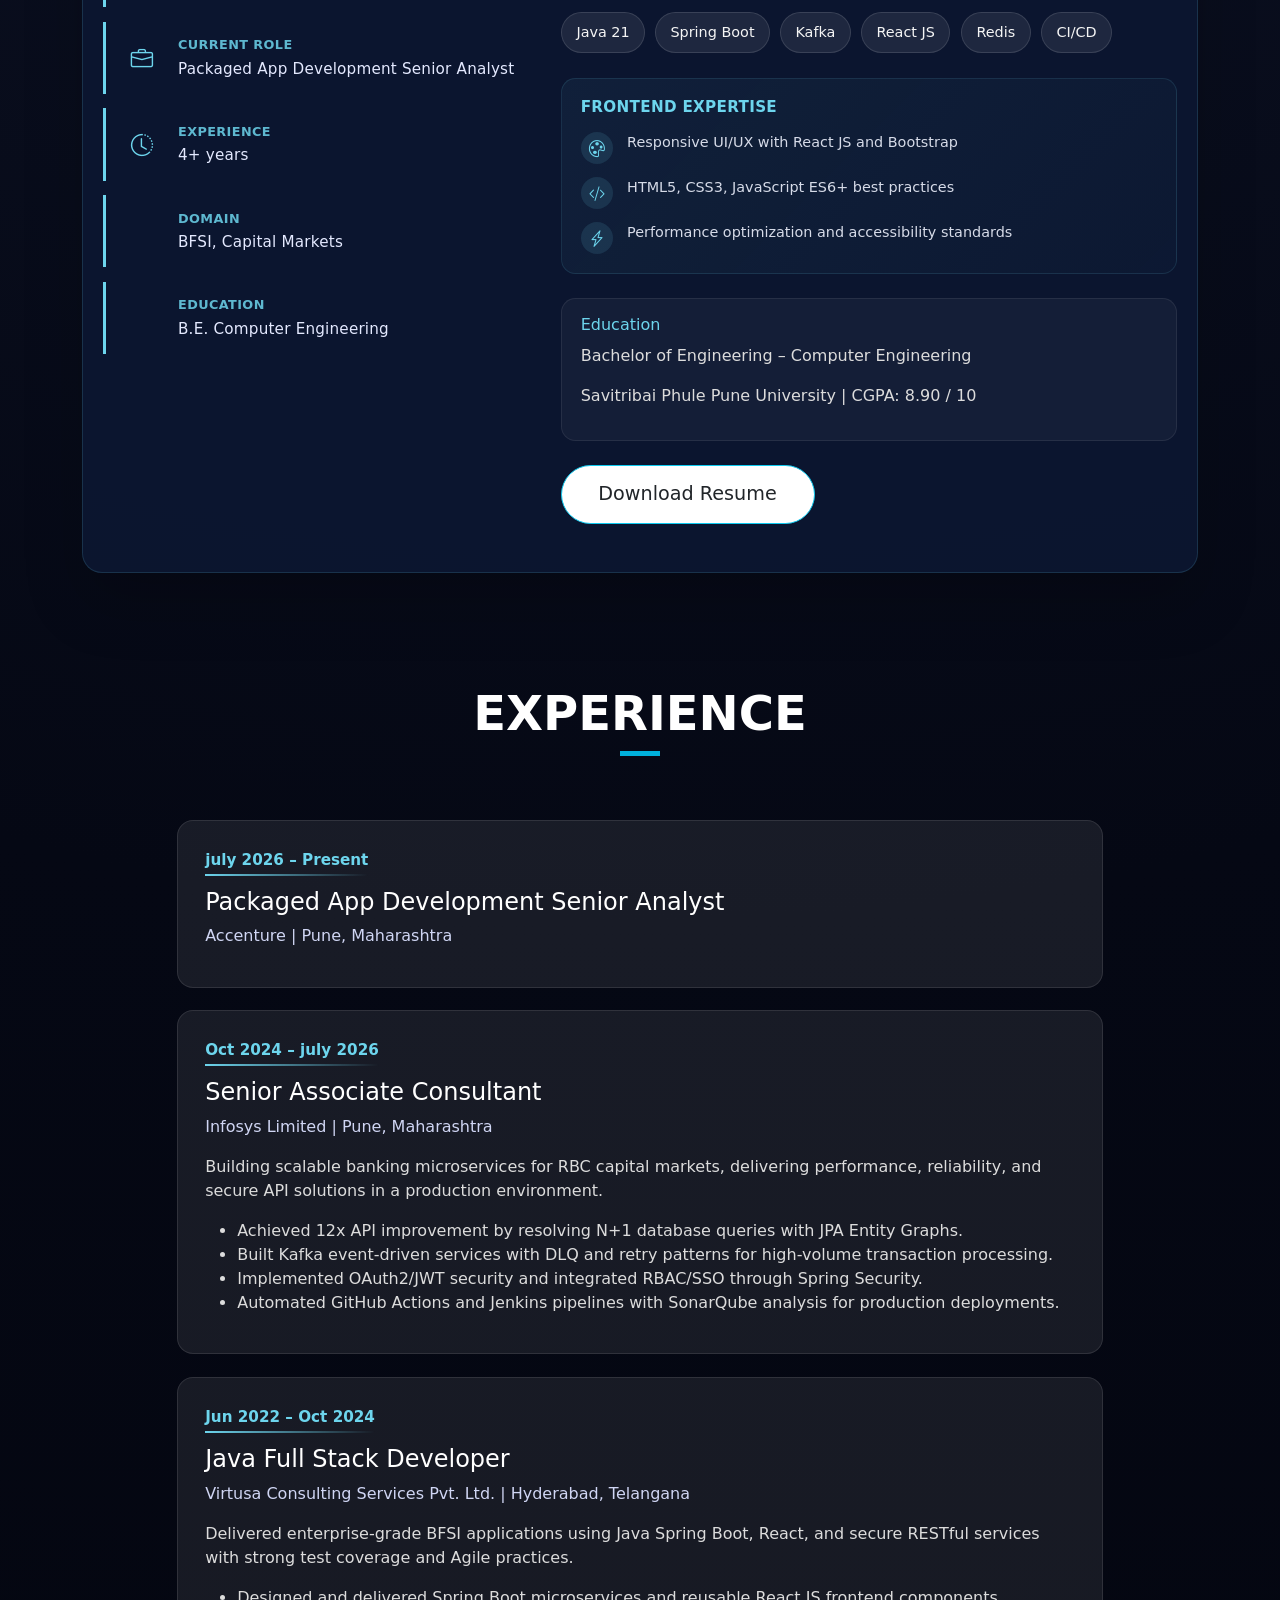
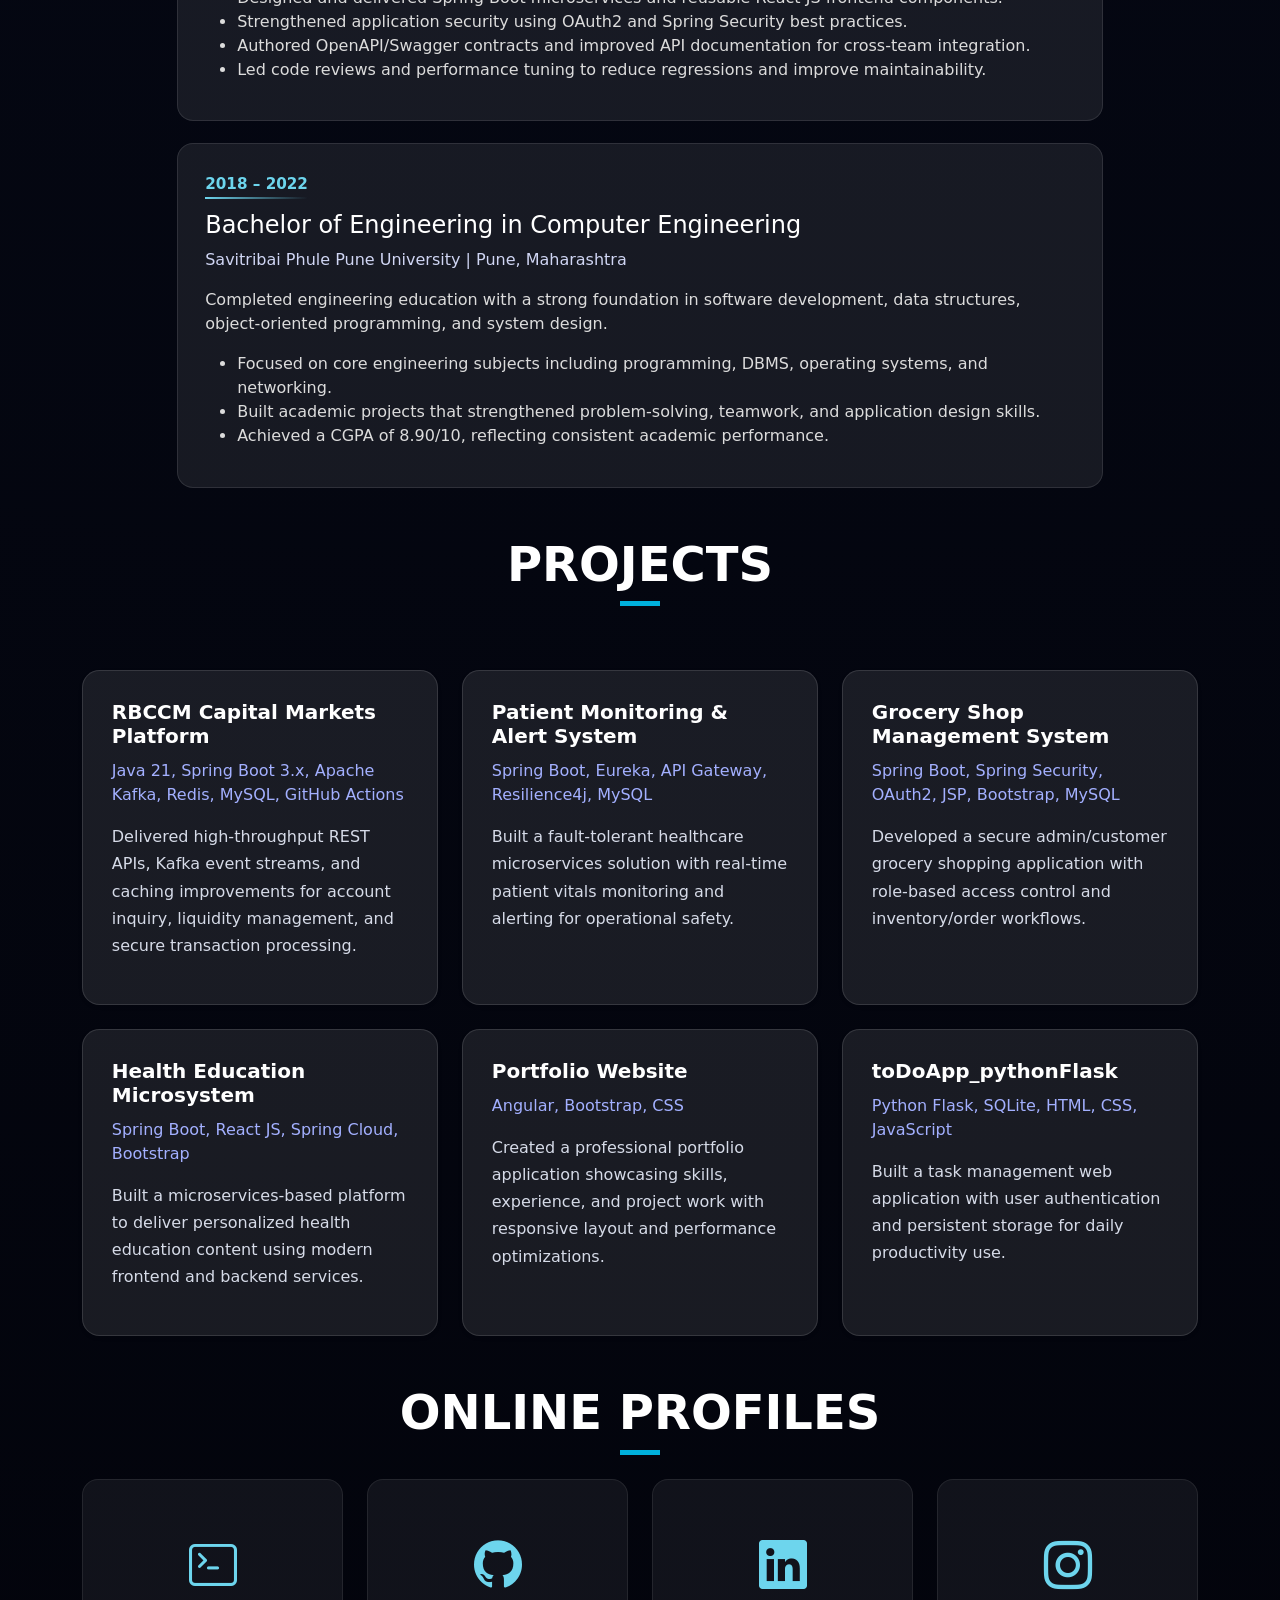
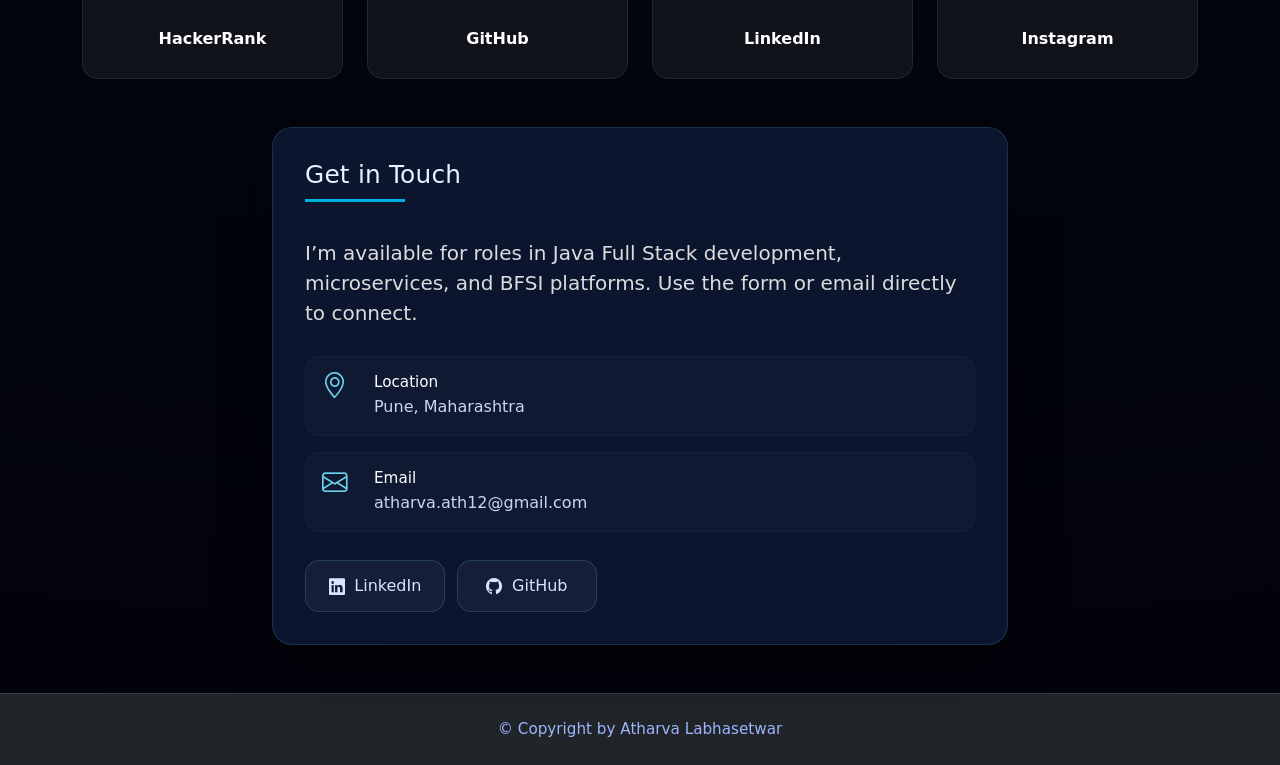
==== commit bbe30966: "added engineering details" ====
--- a/index.html
+++ b/index.html
@@ -259,6 +259,20 @@
                                         maintainability.</li>
                                 </ul>
                             </div>
+                            <div class="timeline-item">
+                                <span class="timeline-date">2018 – 2022</span>
+                                <h4>Bachelor of Engineering in Computer Engineering</h4>
+                                <p class="timeline-role">Savitribai Phule Pune University | Pune, Maharashtra</p>
+                                <p>Completed engineering education with a strong foundation in software development,
+                                    data structures, object-oriented programming, and system design.</p>
+                                <ul>
+                                    <li>Focused on core engineering subjects including programming, DBMS, operating
+                                        systems, and networking.</li>
+                                    <li>Built academic projects that strengthened problem-solving, teamwork, and
+                                        application design skills.</li>
+                                    <li>Achieved a CGPA of 8.90/10, reflecting consistent academic performance.</li>
+                                </ul>
+                            </div>
                         </div>
                     </div>
                 </div>
@@ -450,4 +464,4 @@
 
 </body>
 
-</html>
+</html>
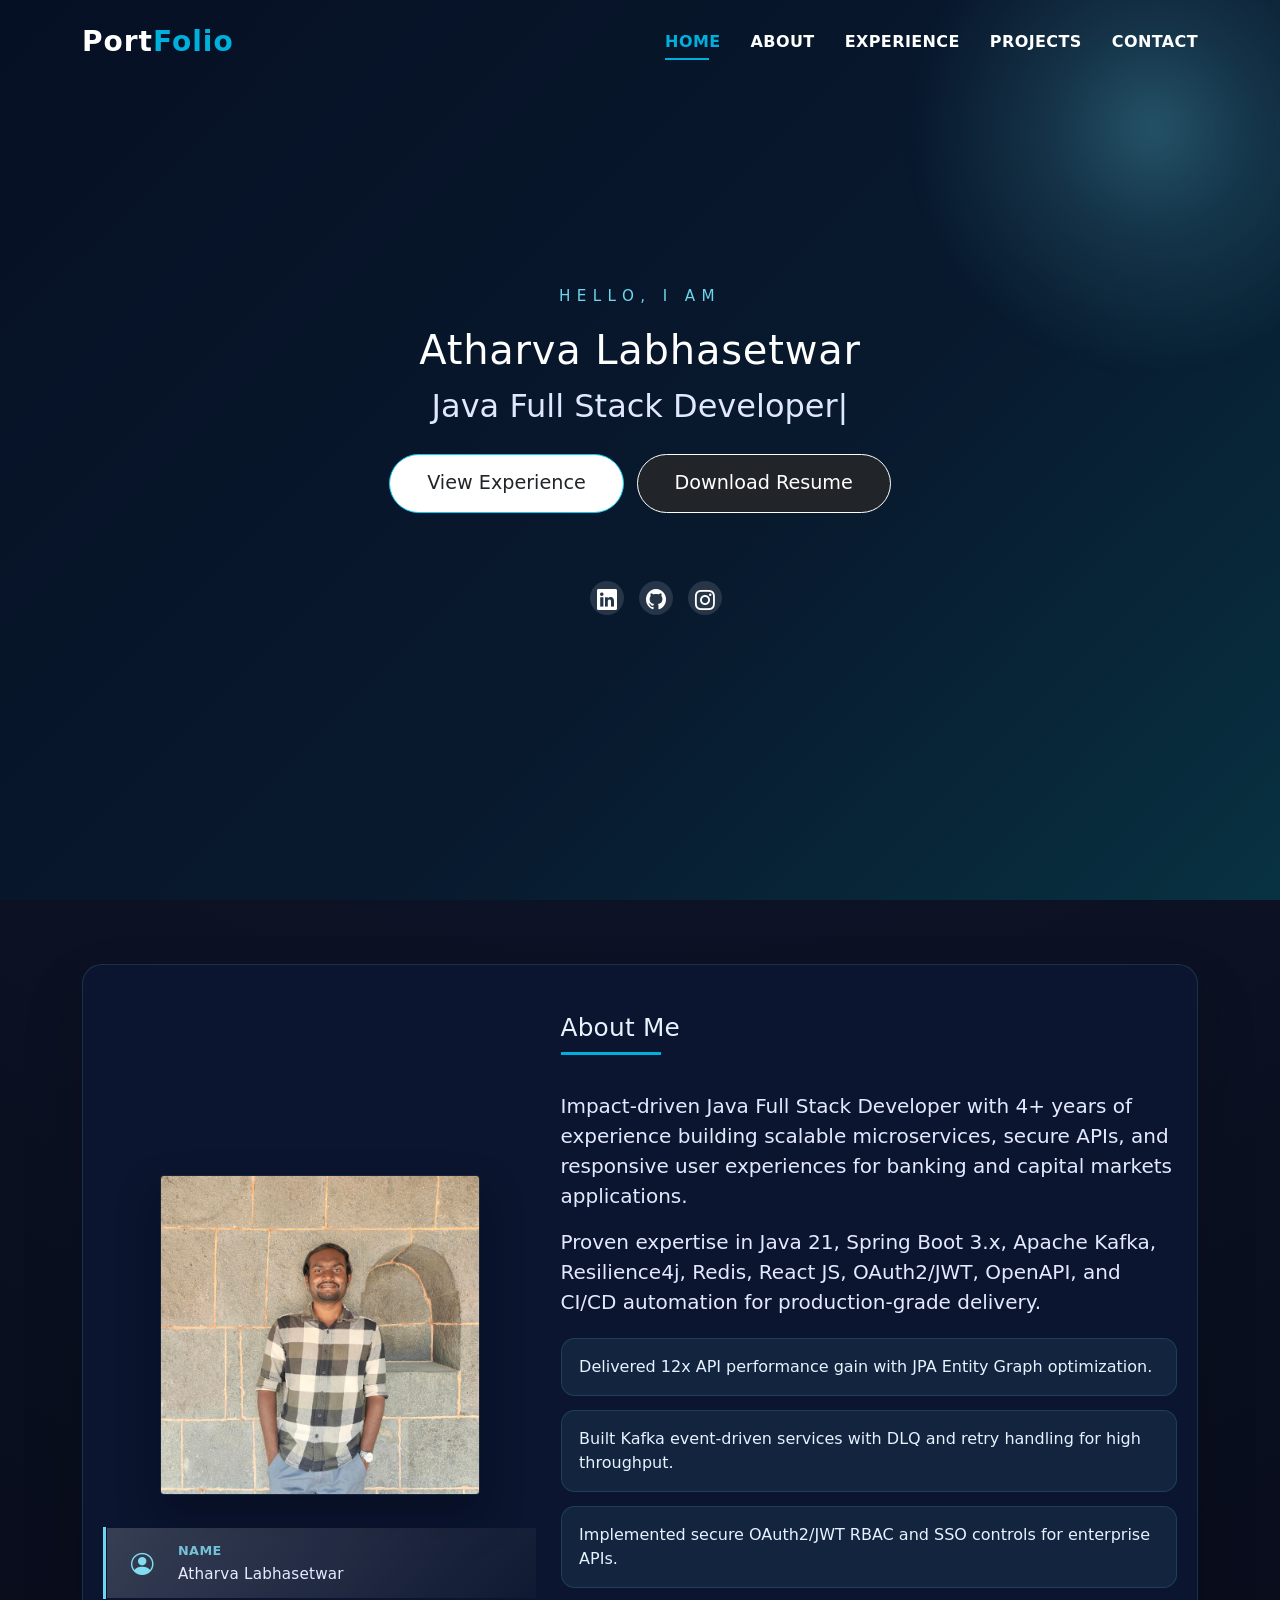
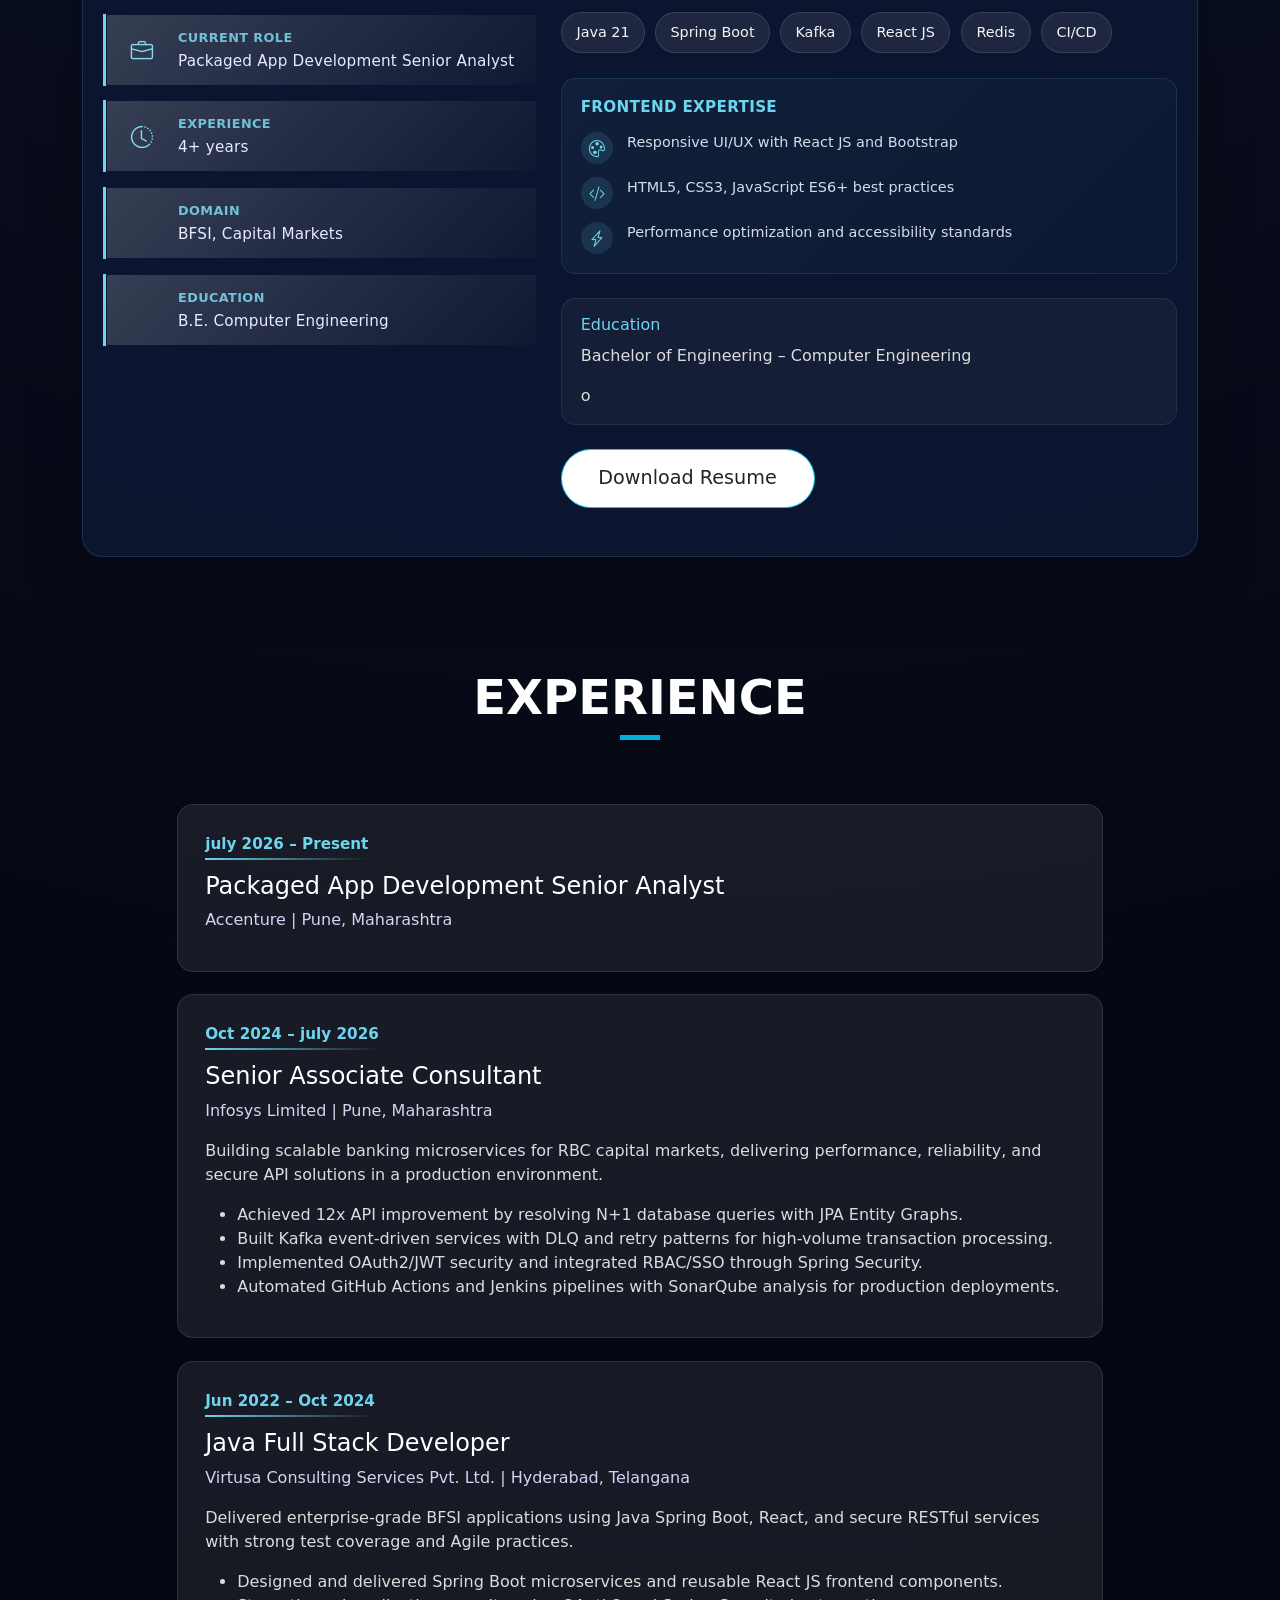
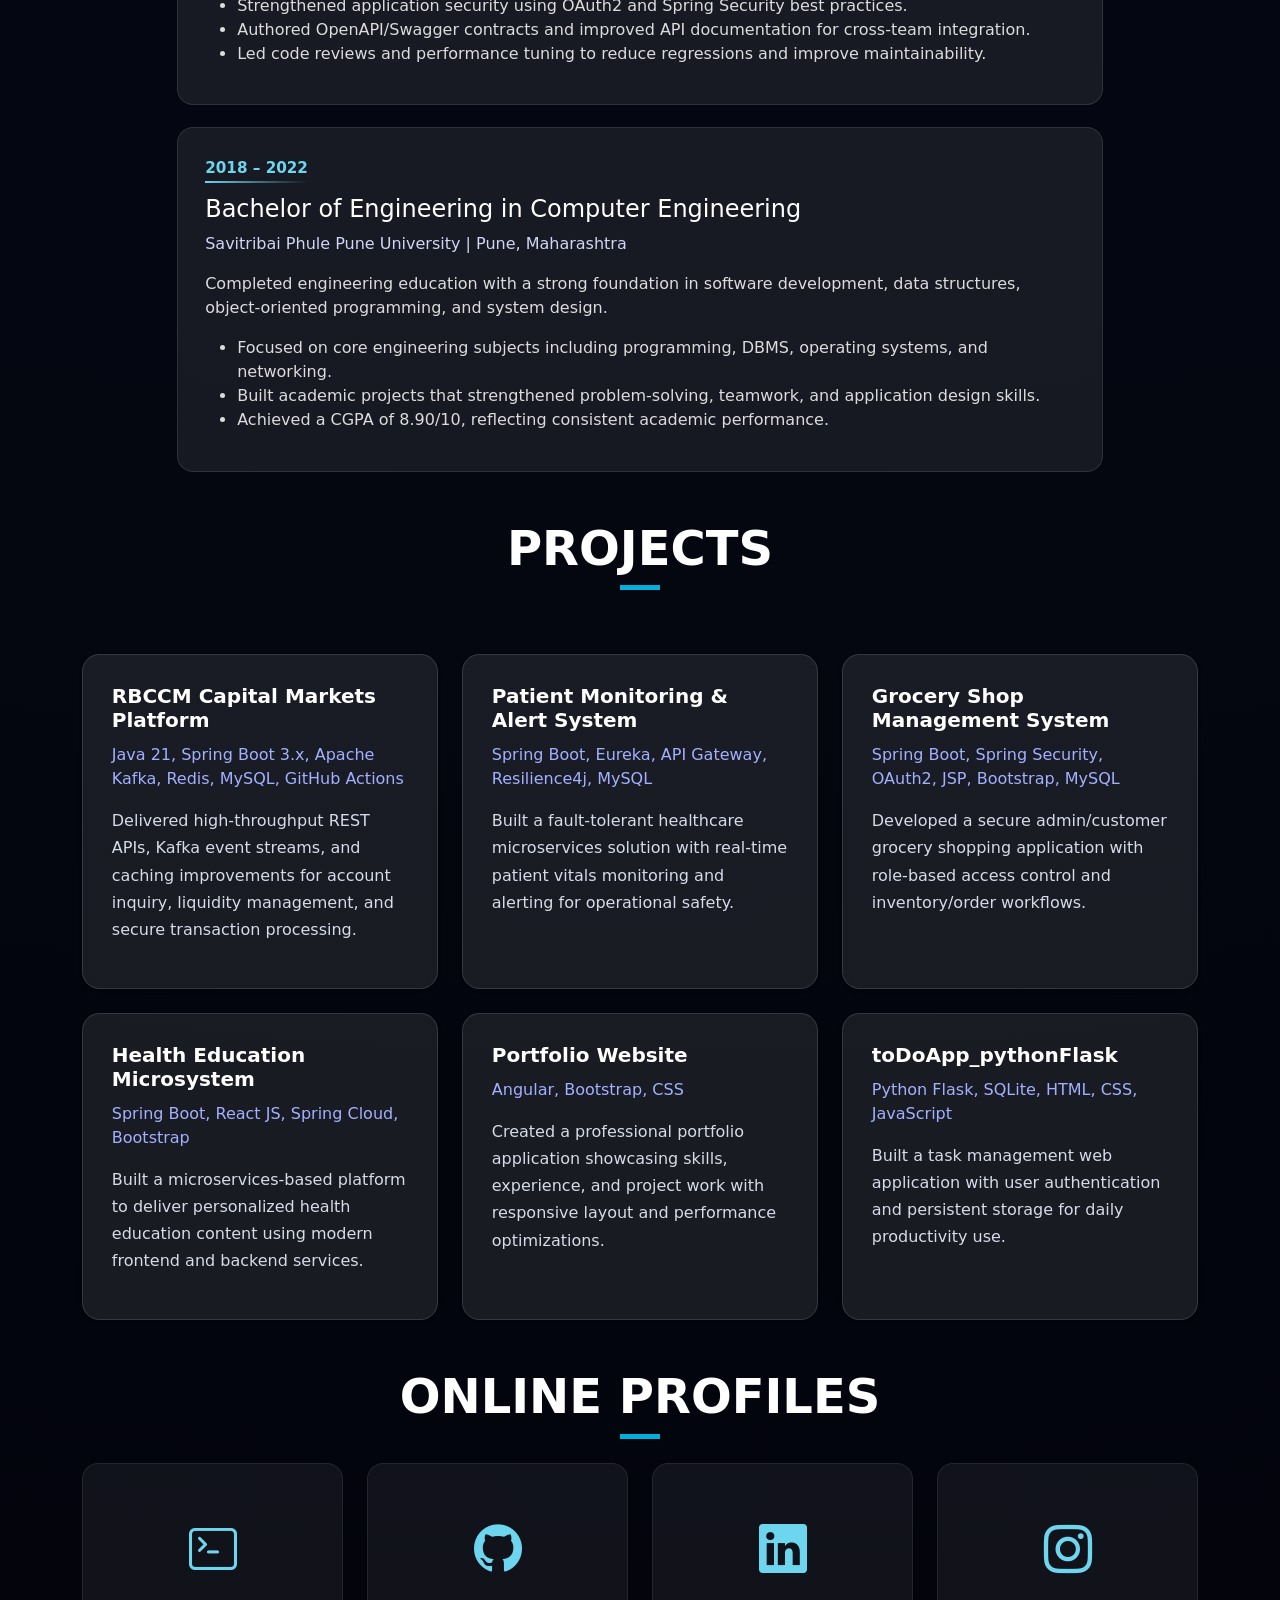
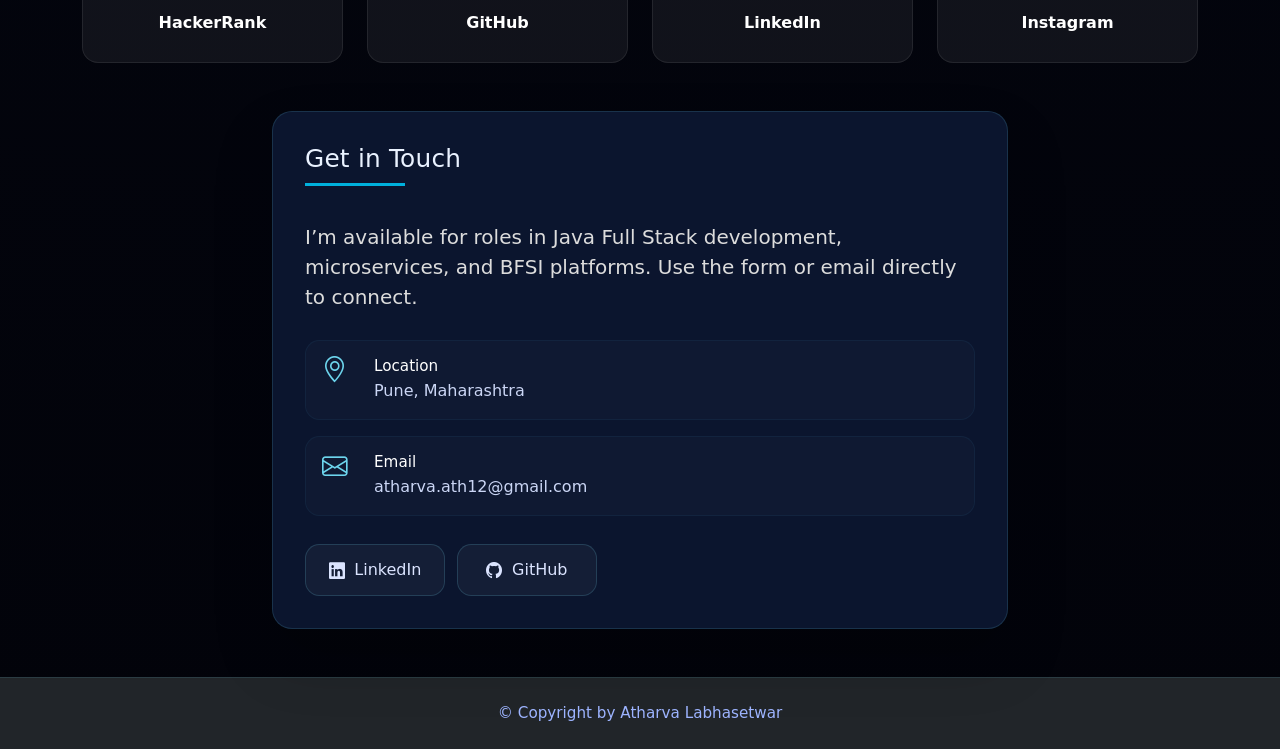
==== commit 470f3452: "css config" ====
--- a/index.html
+++ b/index.html
@@ -98,35 +98,35 @@
                                             alt="Atharva Labhasetwar">
                                     </div>
                                     <div class="about-info mt-4">
-                                        <div class="info-card">
+                                        <div class="info-card tilt-card">
                                             <div class="info-icon"><i class="bi bi-person-circle"></i></div>
                                             <div class="info-content">
                                                 <span class="info-label">Name</span>
                                                 <span class="info-value">Atharva Labhasetwar</span>
                                             </div>
                                         </div>
-                                        <div class="info-card">
+                                        <div class="info-card tilt-card">
                                             <div class="info-icon"><i class="bi bi-briefcase"></i></div>
                                             <div class="info-content">
                                                 <span class="info-label">Current Role</span>
                                                 <span class="info-value">Packaged App Development Senior Analyst</span>
                                             </div>
                                         </div>
-                                        <div class="info-card">
+                                        <div class="info-card tilt-card">
                                             <div class="info-icon"><i class="bi bi-clock-history"></i></div>
                                             <div class="info-content">
                                                 <span class="info-label">Experience</span>
                                                 <span class="info-value">4+ years</span>
                                             </div>
                                         </div>
-                                        <div class="info-card">
+                                        <div class="info-card tilt-card">
                                             <div class="info-icon"><i class="bi bi-bank"></i></div>
                                             <div class="info-content">
                                                 <span class="info-label">Domain</span>
                                                 <span class="info-value">BFSI, Capital Markets</span>
                                             </div>
                                         </div>
-                                        <div class="info-card">
+                                        <div class="info-card tilt-card">
                                             <div class="info-icon"><i class="bi bi-mortarboard"></i></div>
                                             <div class="info-content">
                                                 <span class="info-label">Education</span>
@@ -189,8 +189,7 @@
                                         </div>
                                         <div class="education-box mt-4">
                                             <h6>Education</h6>
-                                            <p>Bachelor of Engineering – Computer Engineering</p>
-                                            <p>Savitribai Phule Pune University | CGPA: 8.90 / 10</p>
+                                            <p>Bachelor of Engineering – Computer Engineering</p>o 
                                         </div>
                                         <a href="assets/img/Atharva_Labhasetwar_Resume.pdf" target="_blank"
                                             class="button button-rouded button-big bg-white text-dark border border-info mt-4">Download
--- a/assets/css/style.css
+++ b/assets/css/style.css
@@ -124,8 +124,43 @@
     color: #e0e8ff;
 }
 
+.hero-visual::after {
+    content: "";
+    position: absolute;
+    width: 32rem;
+    height: 32rem;
+    right: -8rem;
+    top: -8rem;
+    background: radial-gradient(circle, rgba(110, 231, 255, 0.28) 0%, rgba(110, 231, 255, 0.12) 30%, transparent 68%);
+    border-radius: 50%;
+    filter: blur(8px);
+    pointer-events: none;
+    animation: floatOrb 14s ease-in-out infinite alternate;
+}
+
 .hero-buttons .button {
     min-width: 170px;
+}
+
+.tilt-card {
+    position: relative;
+    transform-style: preserve-3d;
+    transition: transform 0.35s ease, box-shadow 0.35s ease, border-color 0.35s ease;
+    will-change: transform;
+}
+
+.tilt-card::before {
+    content: "";
+    position: absolute;
+    inset: 1px;
+    border-radius: inherit;
+    background: linear-gradient(135deg, rgba(255,255,255,0.18), rgba(255,255,255,0.02));
+    transform: translateZ(24px);
+    pointer-events: none;
+}
+
+.tilt-card:hover {
+    box-shadow: 0 24px 55px rgba(59, 130, 246, 0.18);
 }
 
 .skill-list {
@@ -429,15 +464,31 @@
 }
 
 @media (max-width: 767px) {
+    .hero {
+        min-height: 100svh;
+    }
+    .hero .hero-content {
+        width: 100%;
+        padding: 0 1rem;
+        left: 0;
+        right: 0;
+        top: 50%;
+        transform: translateY(-50%);
+    }
     .hero-title {
-        font-size: 2.4rem;
+        font-size: 2.2rem;
+        line-height: 1.2;
     }
     .hero-subtitle {
-        font-size: 1.2rem;
+        font-size: 1.1rem;
     }
     .hero-buttons {
         display: grid;
         gap: 0.75rem;
+        justify-items: center;
+    }
+    .hero-buttons .button {
+        width: min(100%, 260px);
     }
     .about-info {
         grid-template-columns: 1fr;
@@ -487,6 +538,27 @@
     }
     .title-left {
         text-align: center;
+    }
+    .box-shadow-full1 {
+        padding: 2rem 1rem;
+    }
+    .profile-photo {
+        max-width: 240px;
+    }
+    .timeline-item {
+        padding: 1.25rem 1rem;
+    }
+    .timeline-item p,
+    .timeline-item li {
+        font-size: 0.92rem;
+    }
+    .project-card {
+        padding: 1.2rem 1rem;
+    }
+    .social-icon ul li a {
+        width: 38px;
+        height: 38px;
+        line-height: 38px;
     }
 }
 
@@ -1655,6 +1727,17 @@
     }
 }
 
+@keyframes floatOrb {
+    0% {
+        transform: translate3d(0, 0, 0) scale(1);
+        opacity: 0.7;
+    }
+    100% {
+        transform: translate3d(-2rem, 2.5rem, 0) scale(1.1);
+        opacity: 1;
+    }
+}
+
 /* Hero Section Animations */
 .hero-title {
     animation: fadeInDown 0.8s ease-out, floatHover 4s ease-in-out infinite;
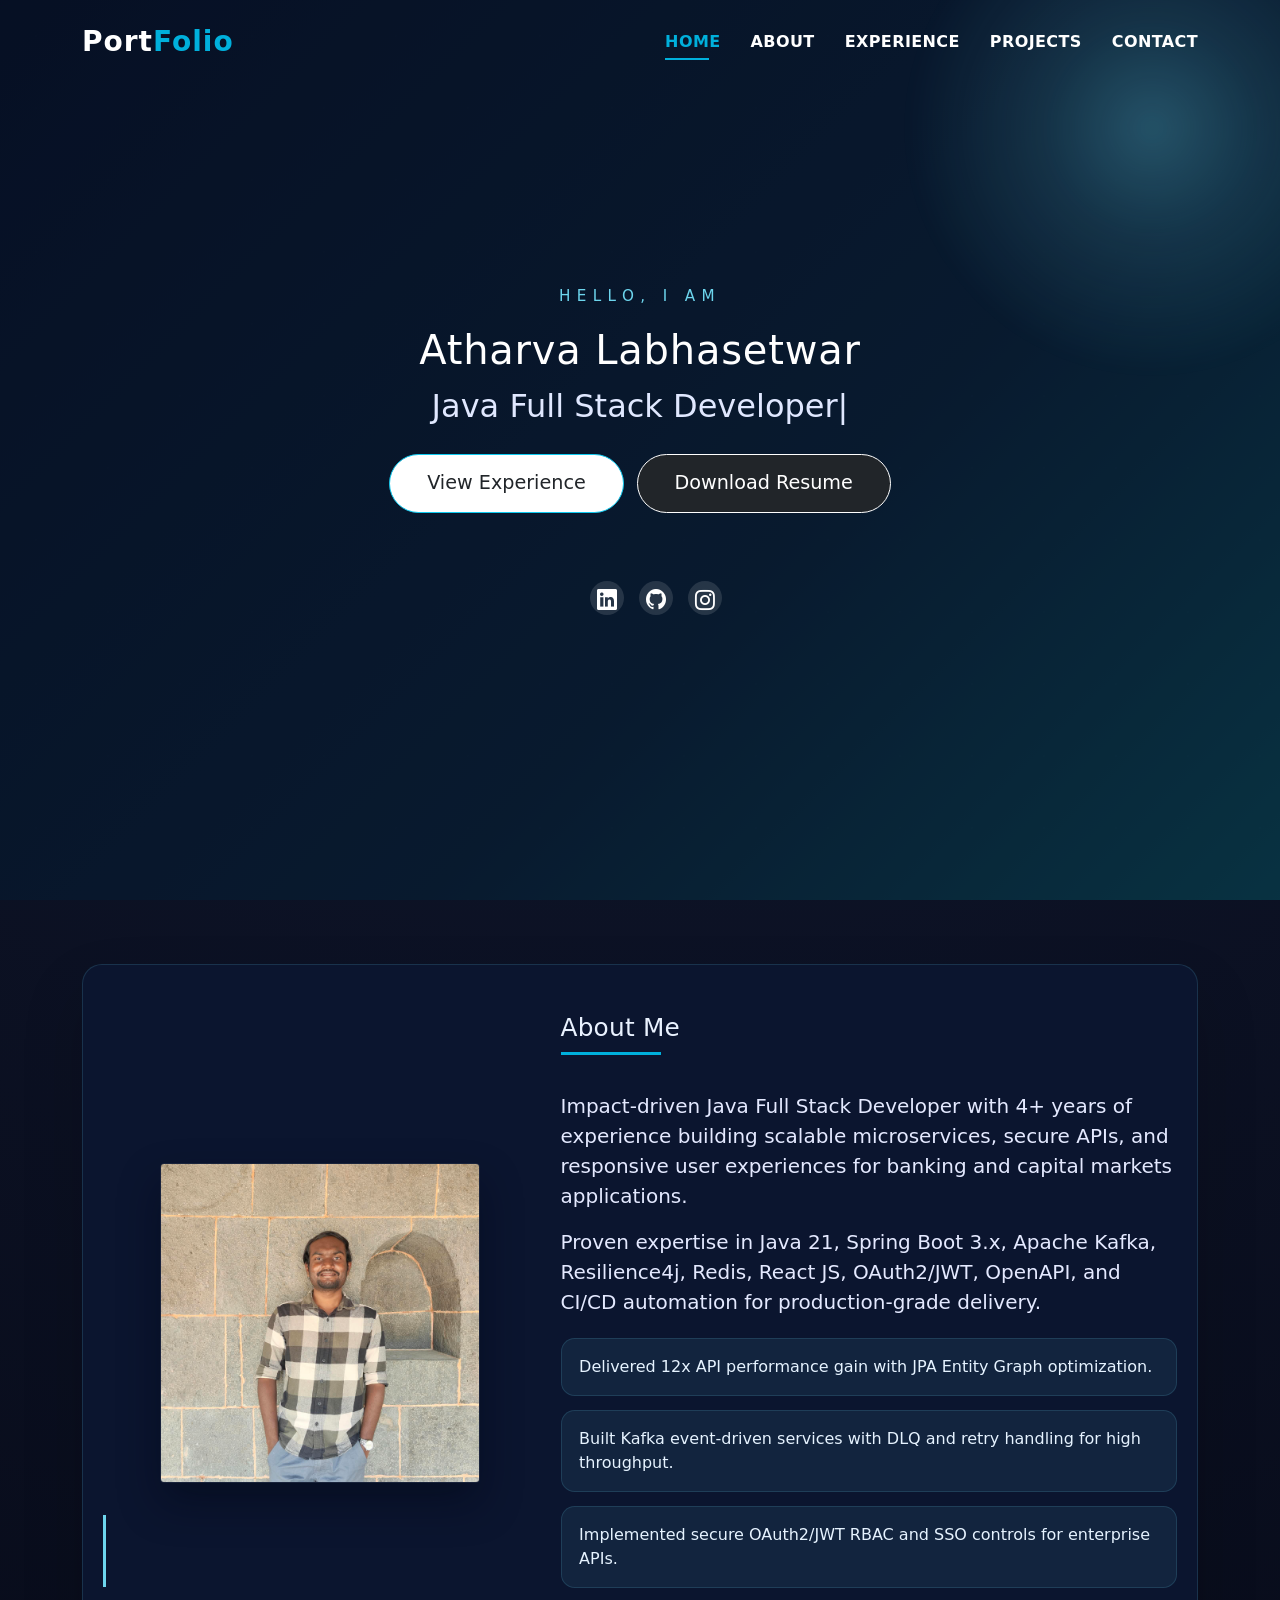
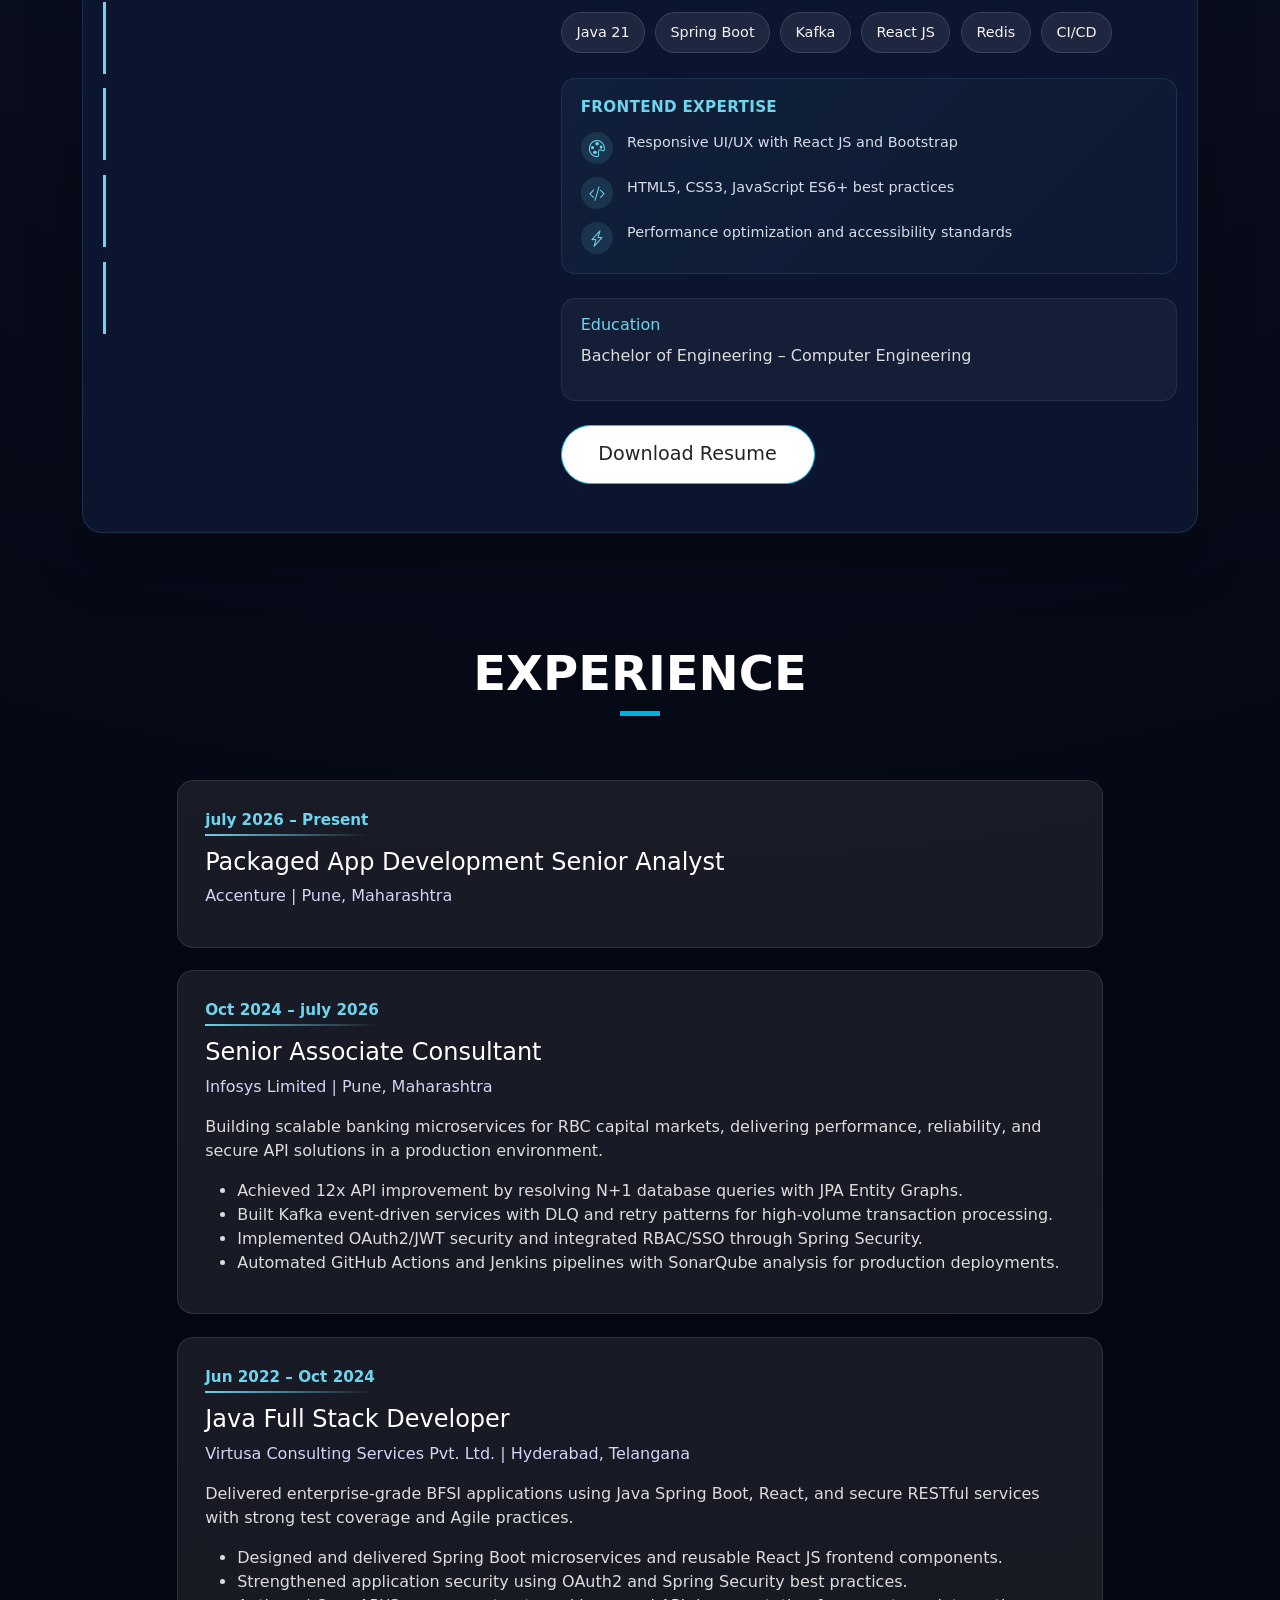
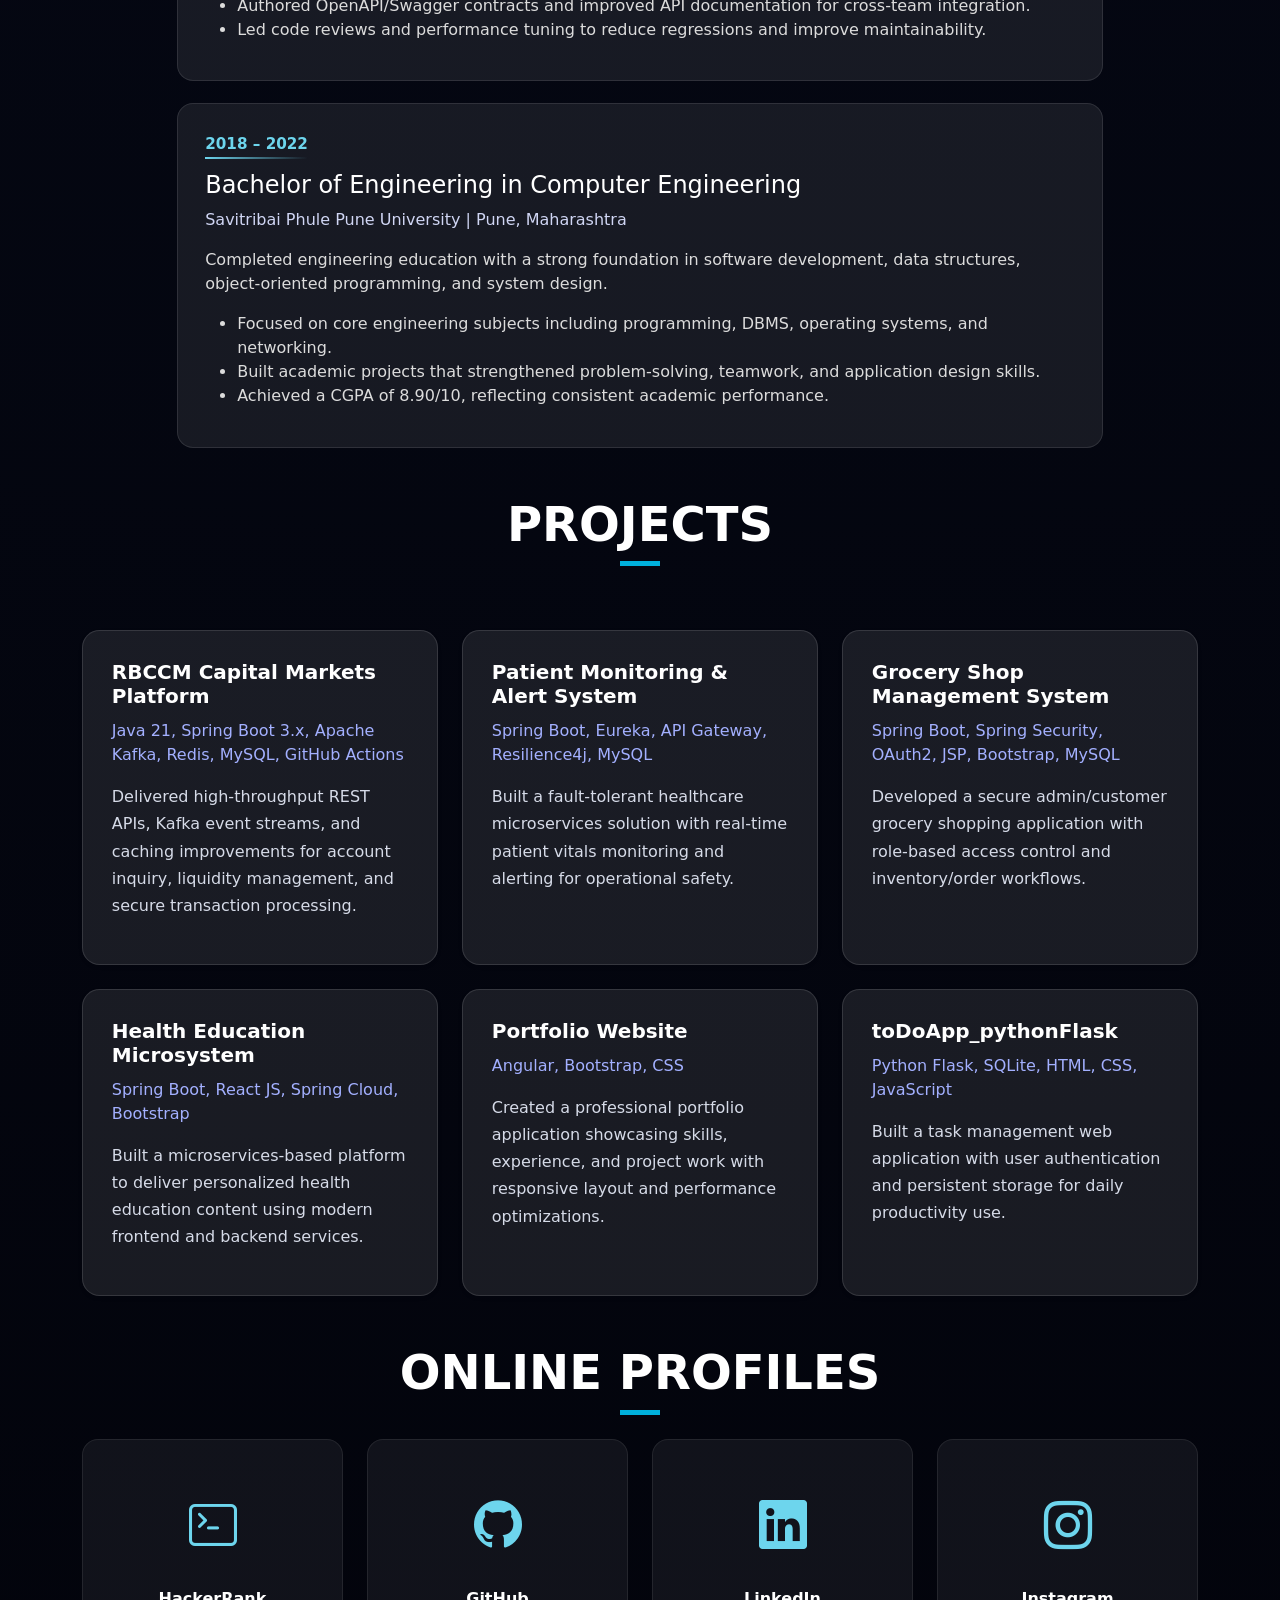
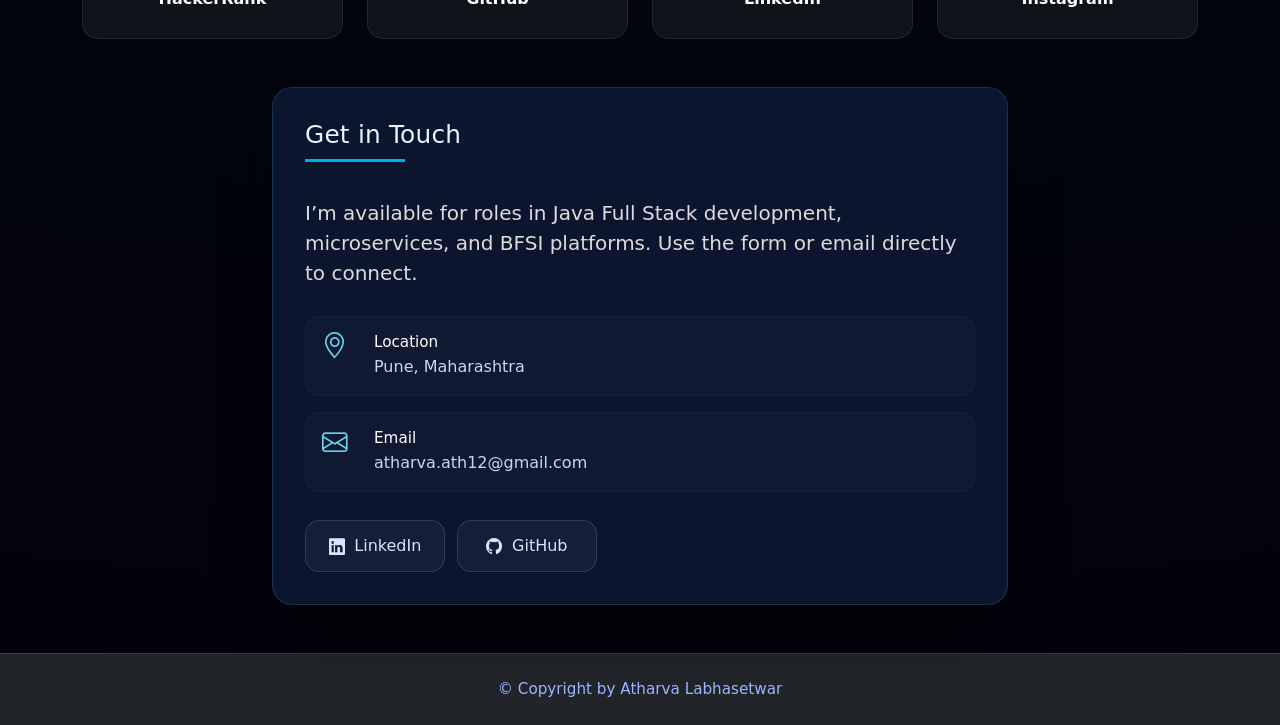
==== commit d2802871: "removed un necessary 0" ====
--- a/index.html
+++ b/index.html
@@ -189,7 +189,7 @@
                                         </div>
                                         <div class="education-box mt-4">
                                             <h6>Education</h6>
-                                            <p>Bachelor of Engineering – Computer Engineering</p>o 
+                                            <p>Bachelor of Engineering – Computer Engineering</p>
                                         </div>
                                         <a href="assets/img/Atharva_Labhasetwar_Resume.pdf" target="_blank"
                                             class="button button-rouded button-big bg-white text-dark border border-info mt-4">Download
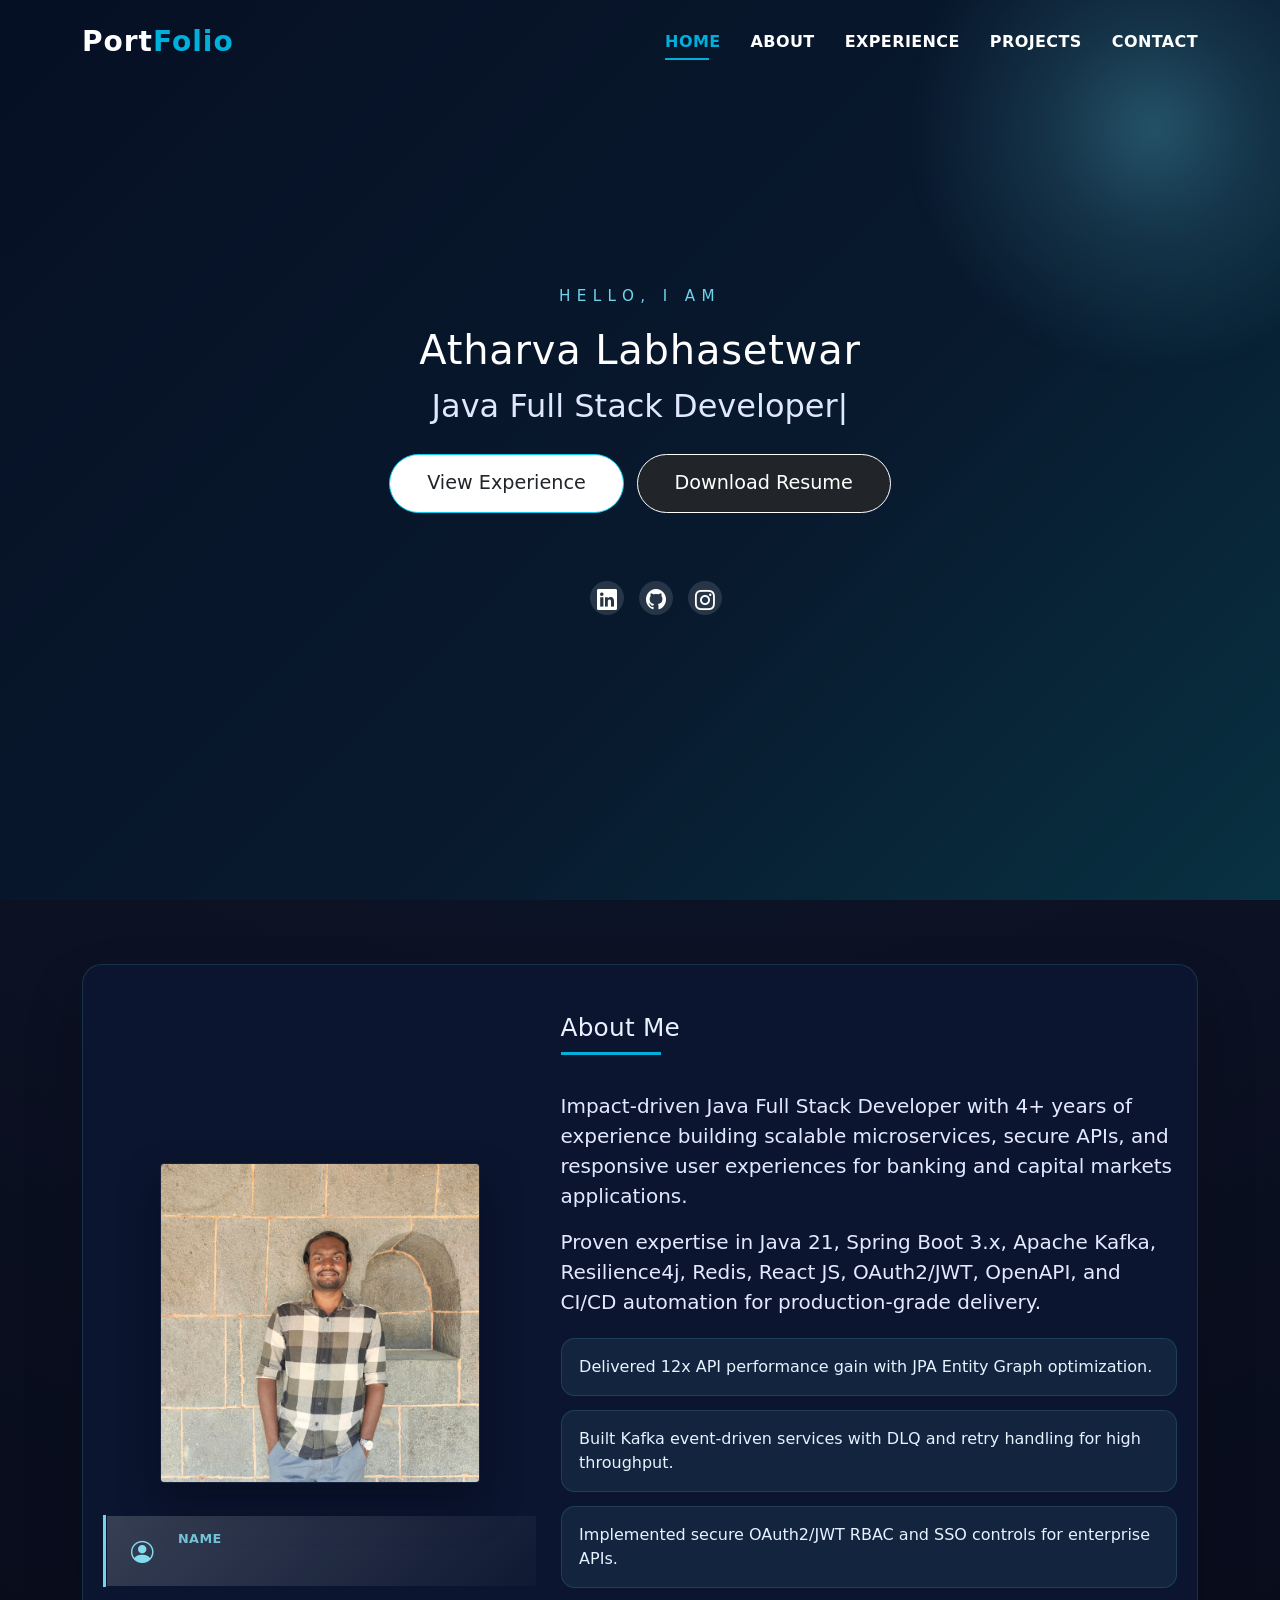
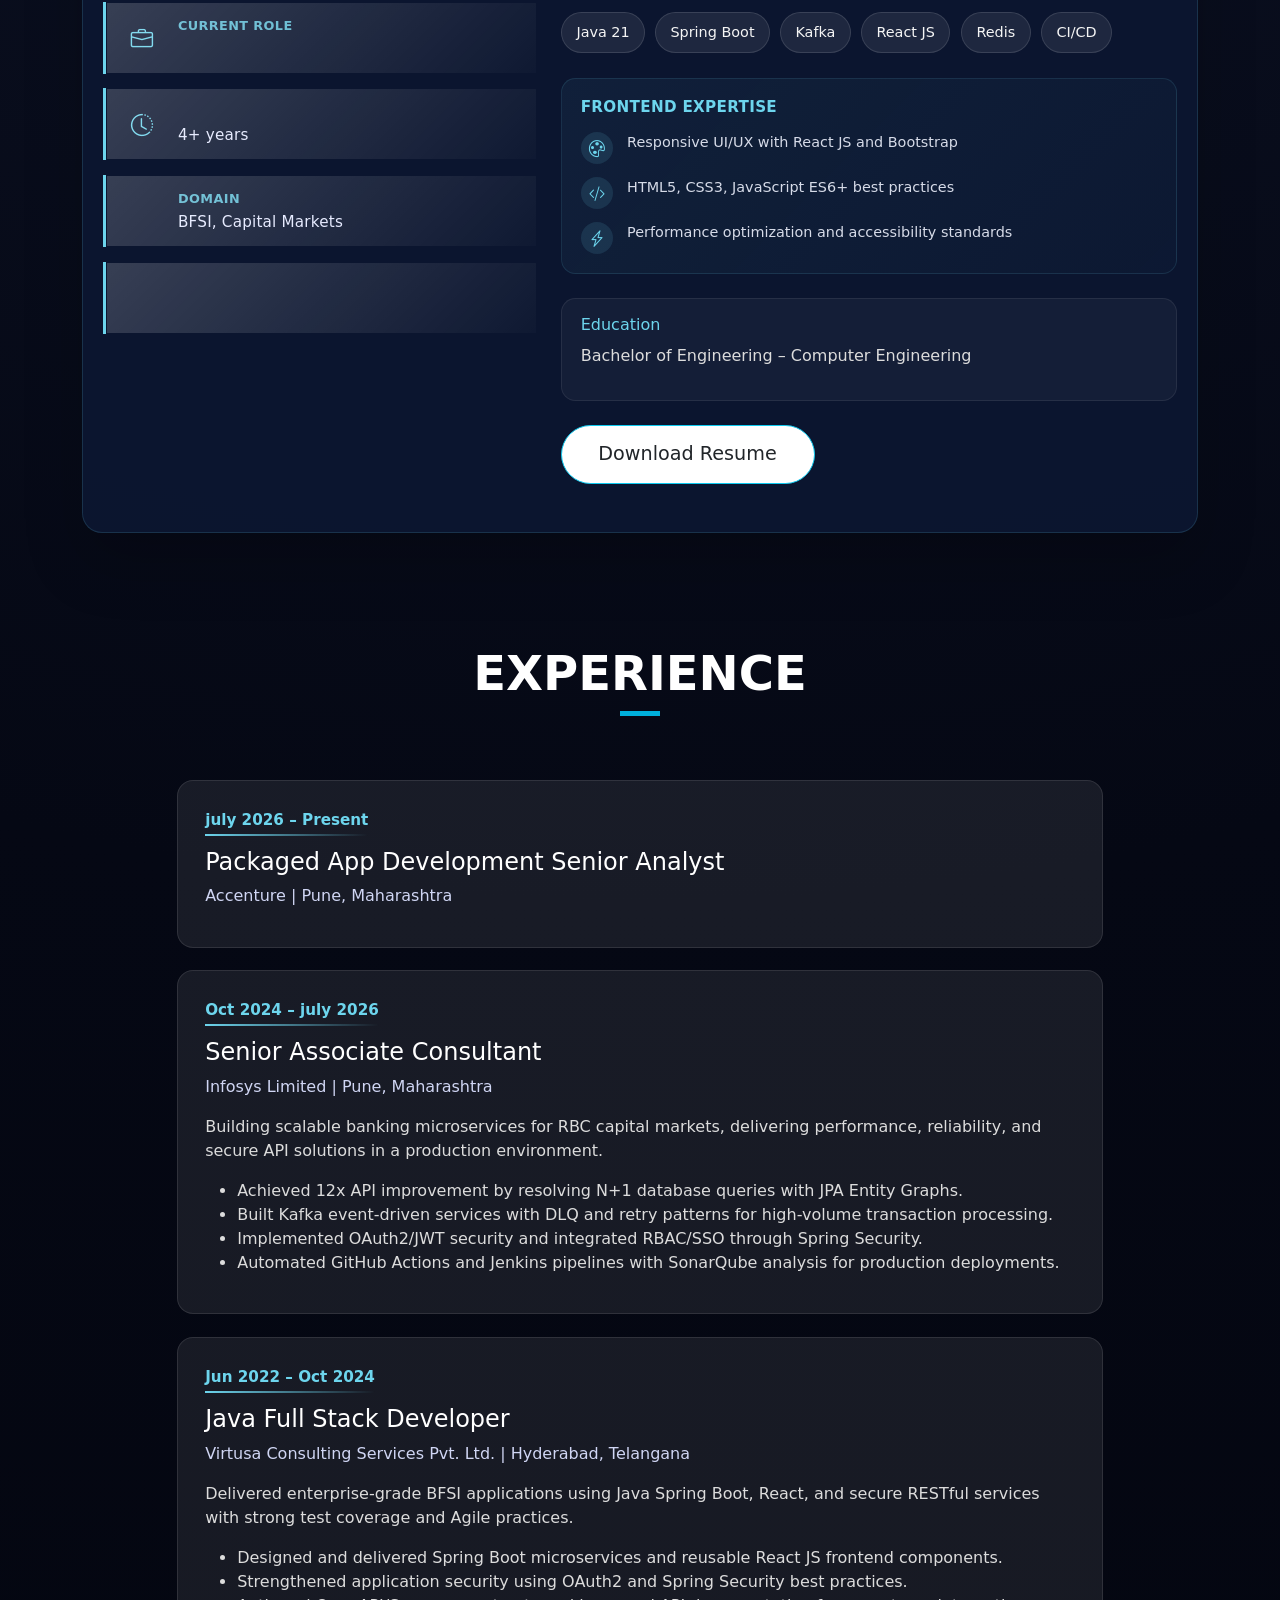
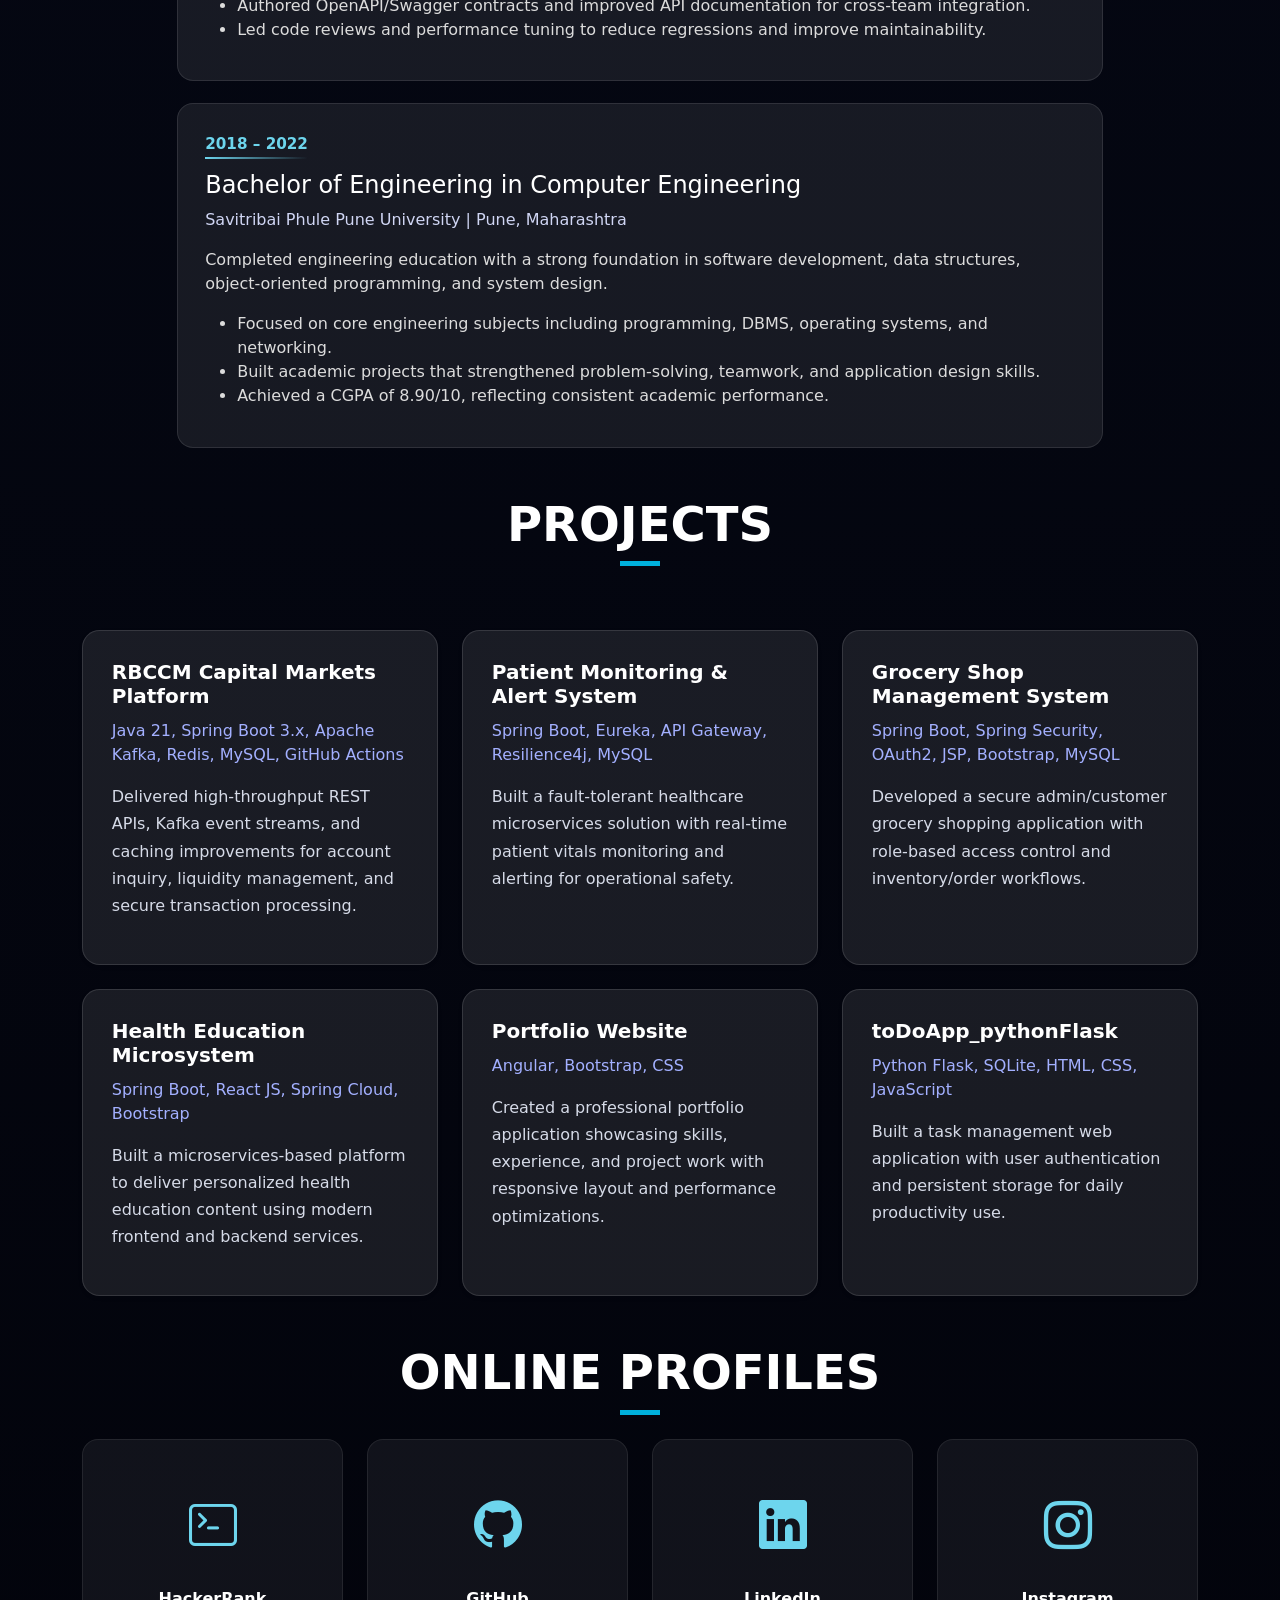
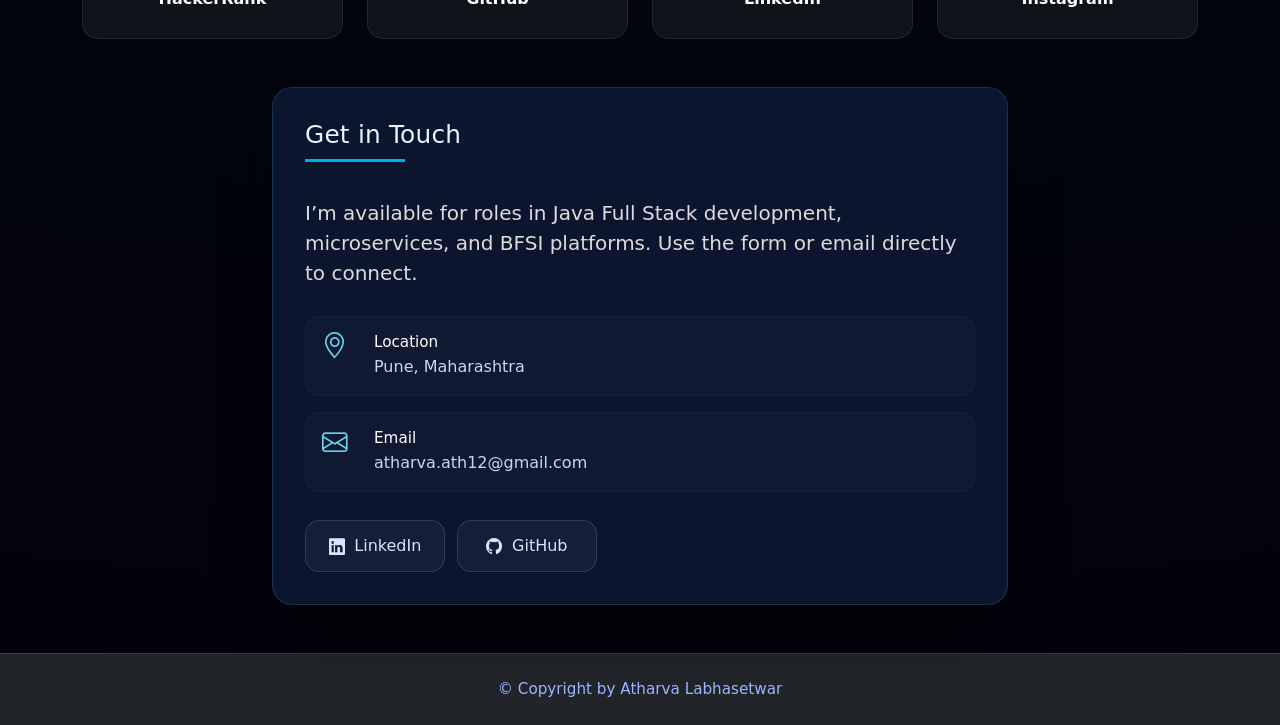
==== commit c8da062e: "updated insta link" ====
--- a/index.html
+++ b/index.html
@@ -71,7 +71,7 @@
                                     title="LinkedIn"><i class="bi bi-linkedin"></i></a></li>
                             <li><a href="https://github.com/atharval1" target="_blank" title="GitHub"><i
                                         class="bi bi-github"></i></a></li>
-                            <li><a href="https://www.instagram.com/its_atharva_labhasetwar" target="_blank"
+                            <li><a href="https://www.instagram.com/atharva_labhasetwar/" target="_blank"
                                     title="Instagram"><i class="bi bi-instagram"></i></a></li>
                         </ul>
                     </div>
